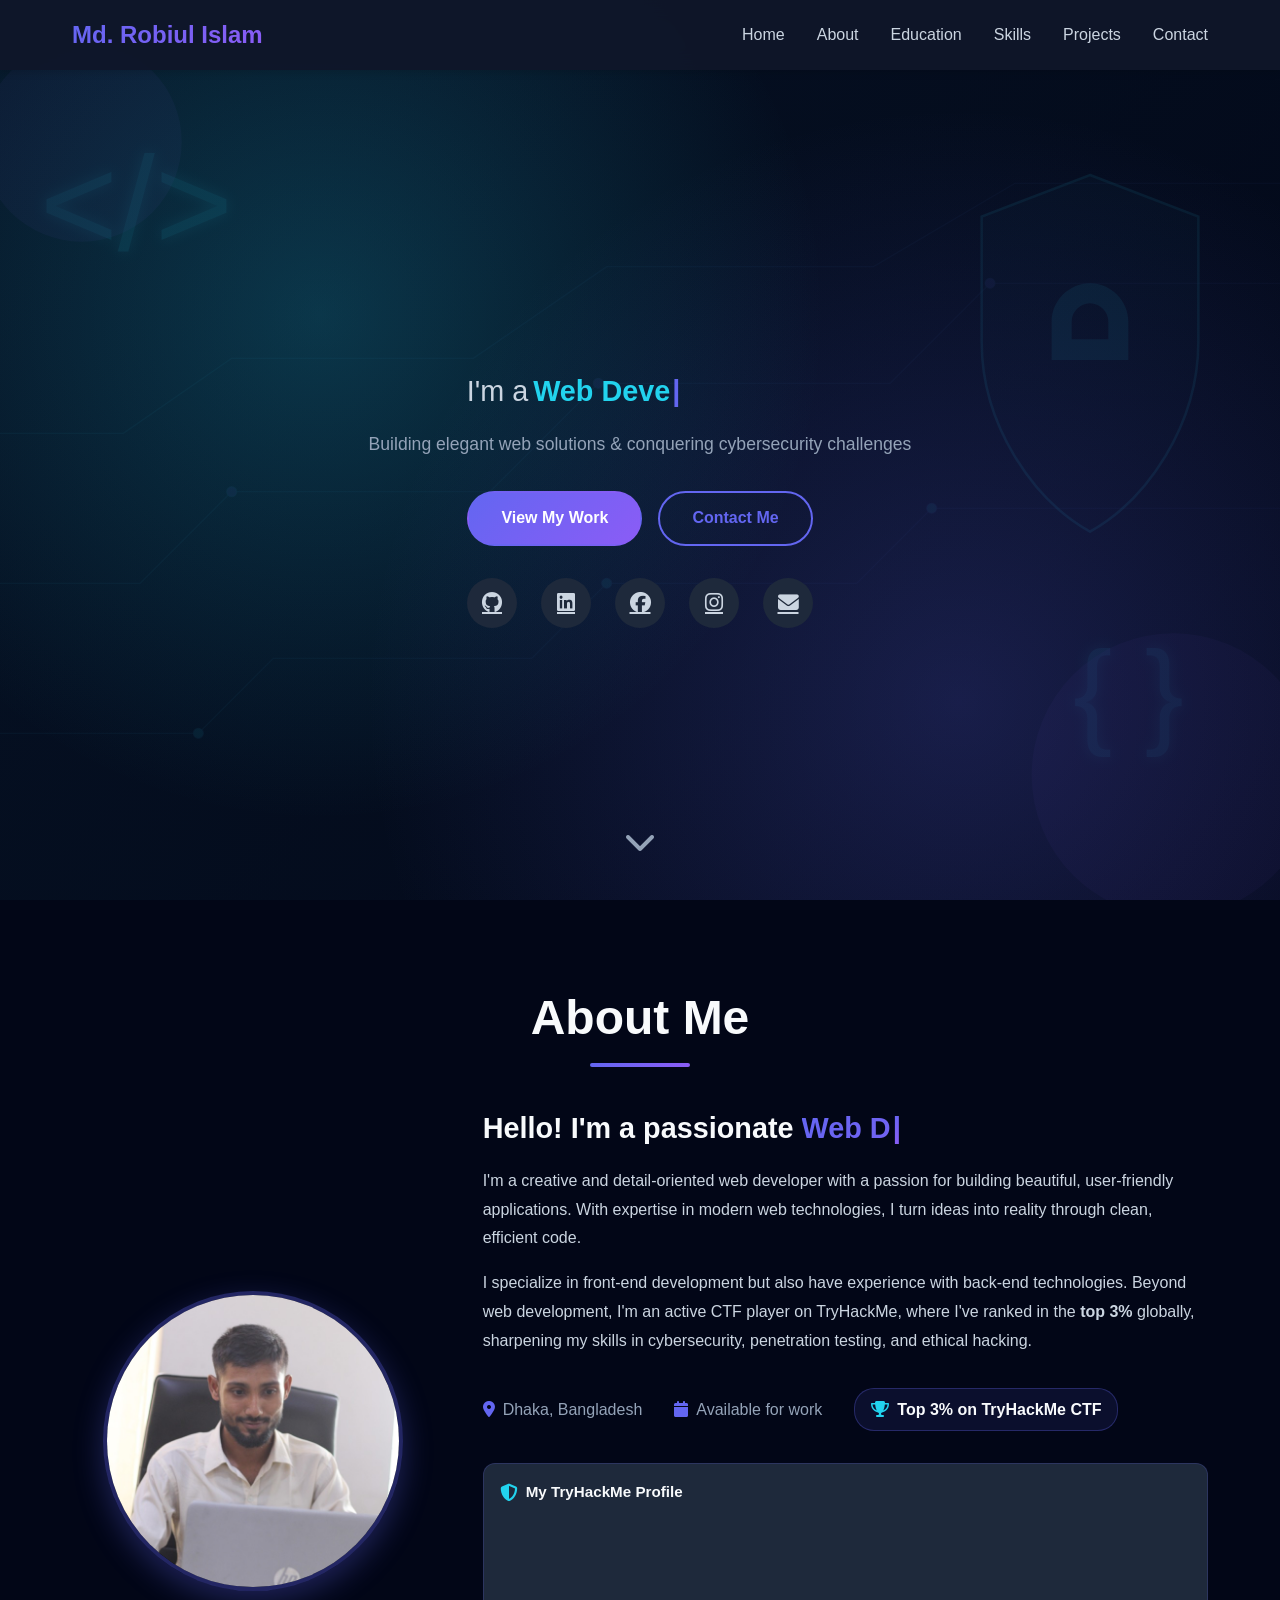
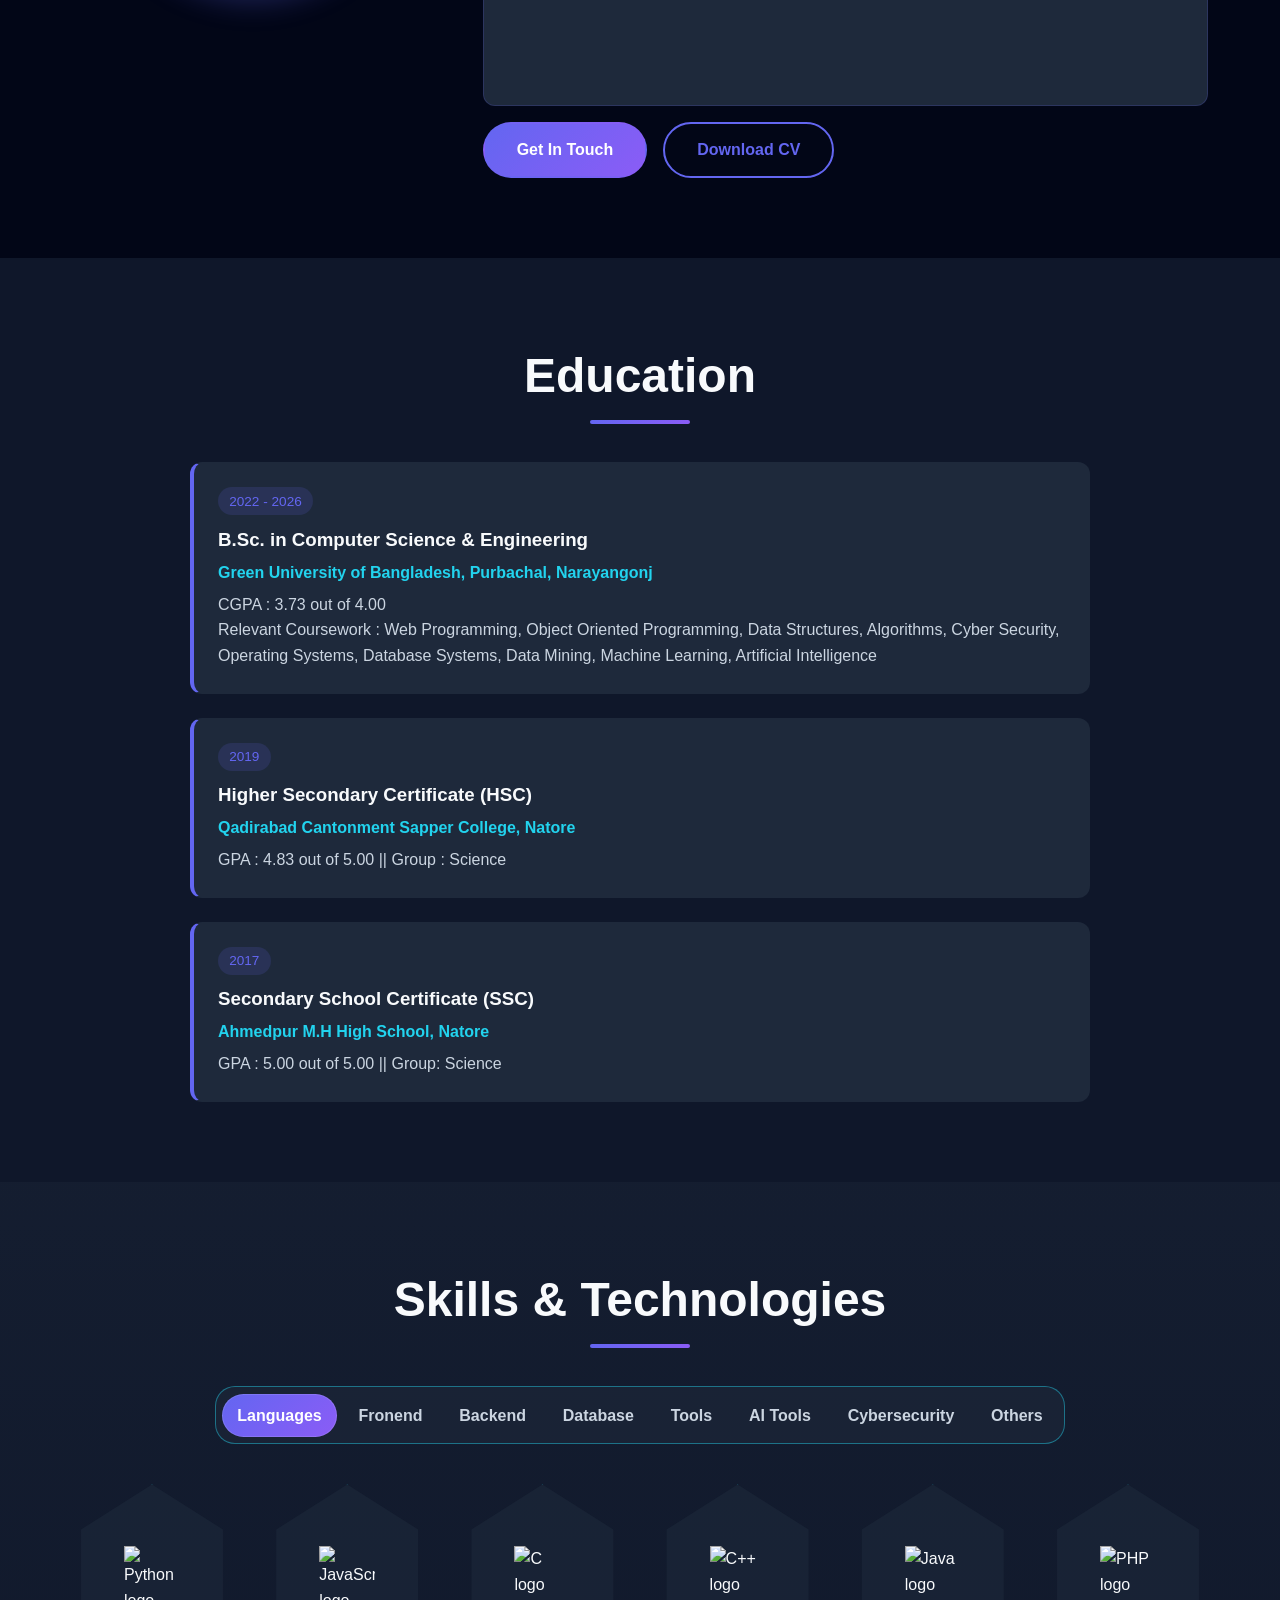
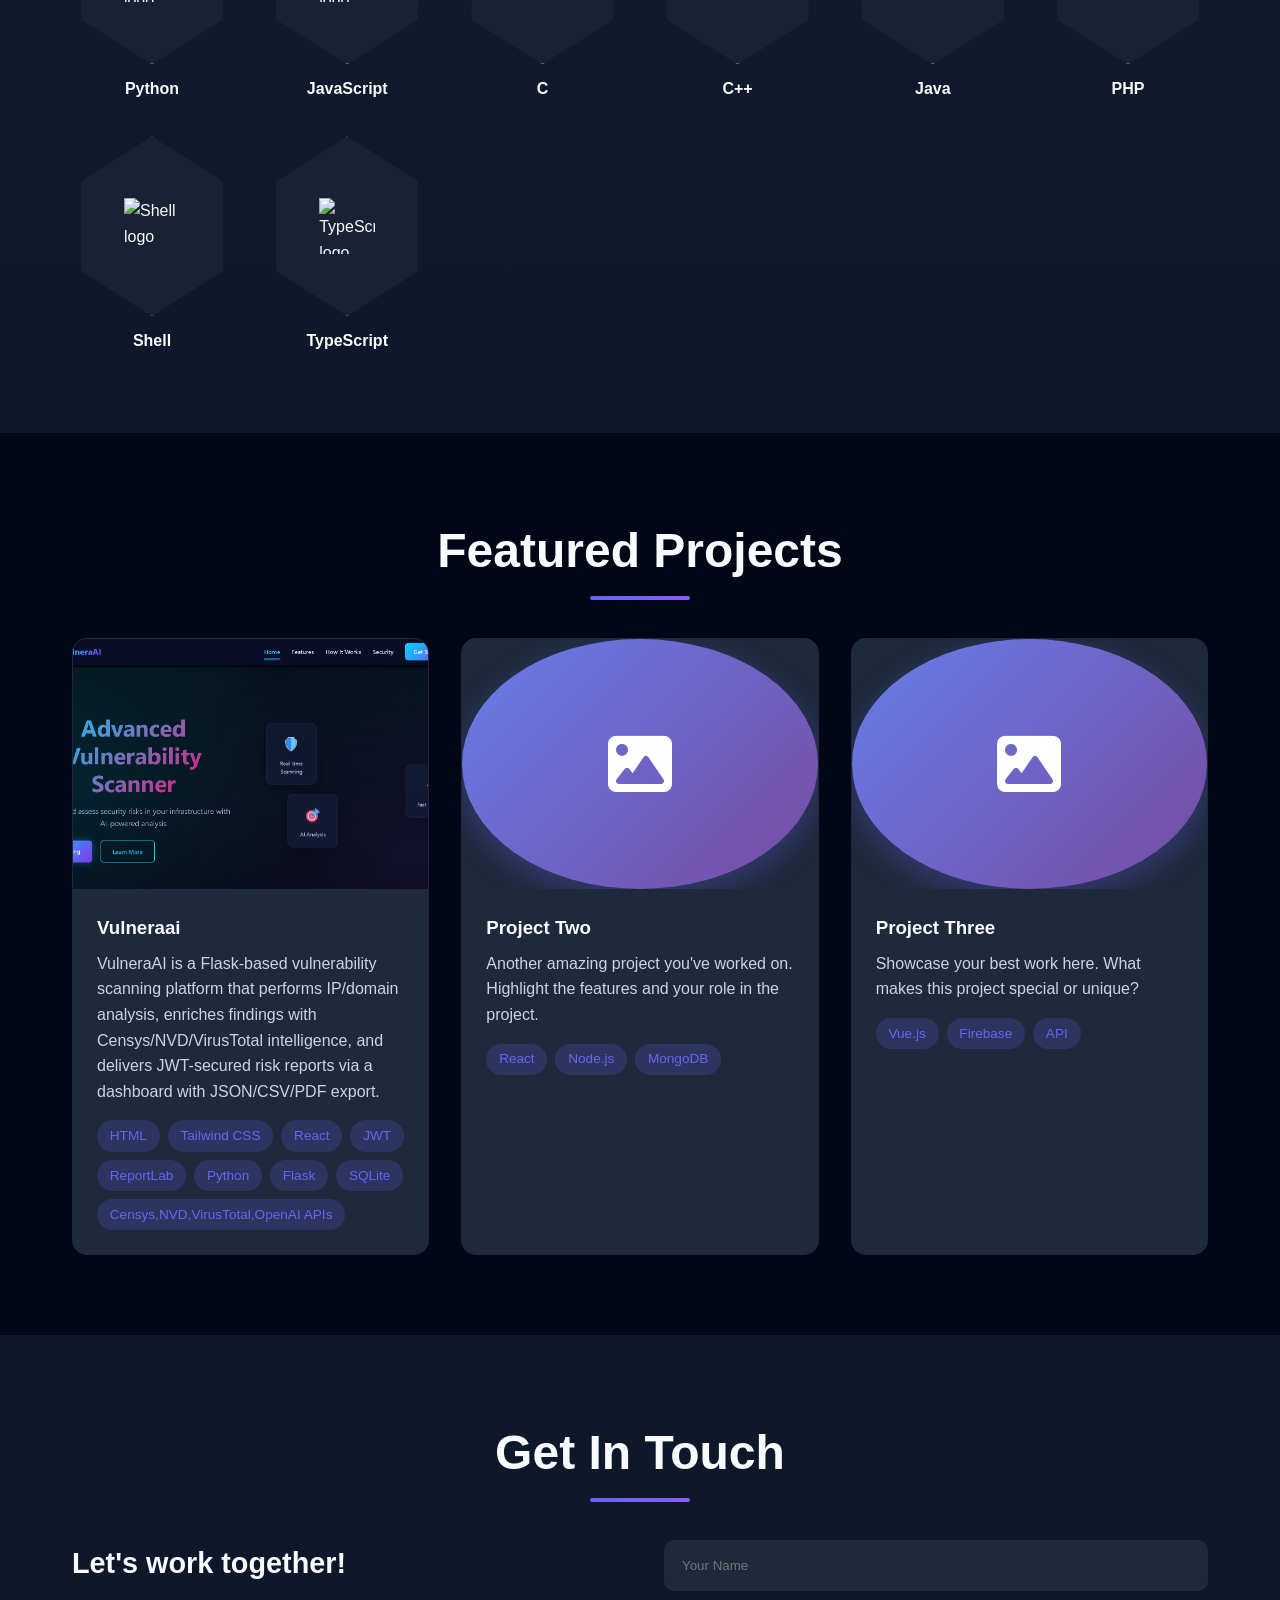
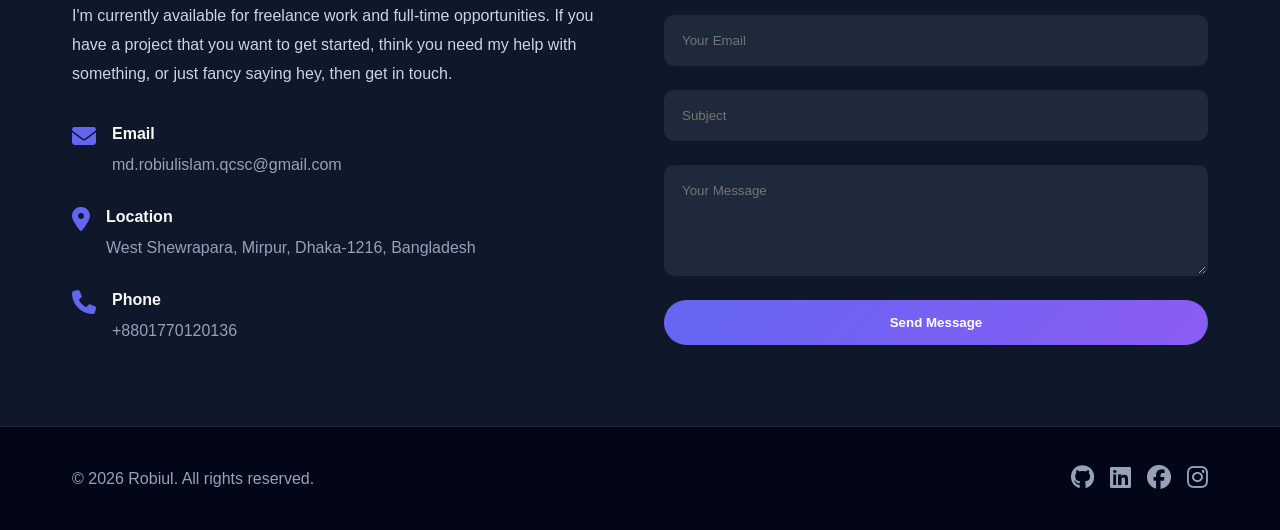
==== index.html @ 4cf206b4 "Update portfolio projects section and external link behavior" ====
<!DOCTYPE html>
<html lang="en">
<head>
  <meta charset="UTF-8">
  <meta name="viewport" content="width=device-width, initial-scale=1.0">
  <meta name="description" content="Portfolio - Web Developer & Designer">
  <title>Md. Robiul Islam's Portfolio</title>
  <link rel="stylesheet" href="styles.css">
  <link rel="stylesheet" href="https://cdnjs.cloudflare.com/ajax/libs/font-awesome/6.4.0/css/all.min.css">
</head>
<body>
  <!-- Navigation -->
  <nav class="navbar">
    <div class="container">
      <div class="logo">
        <h2>Md. Robiul Islam</h2>
      </div>
      <ul class="nav-menu">
        <li><a href="#home" class="nav-link">Home</a></li>
        <li><a href="#about" class="nav-link">About</a></li>
        <li><a href="#education" class="nav-link">Education</a></li>
        <li><a href="#skills" class="nav-link">Skills</a></li>
        <li><a href="#projects" class="nav-link">Projects</a></li>
        <li><a href="#contact" class="nav-link">Contact</a></li>
      </ul>
      <div class="hamburger">
        <span class="bar"></span>
        <span class="bar"></span>
        <span class="bar"></span>
      </div>
    </div>
  </nav>

  <!-- Hero Section -->
  <section id="home" class="hero">
    <div class="hero-content">
      <h1 class="glitch" data-text="Hi, I'm Md. Robiul Islam">Hi, I'm Md. Robiul Islam</h1>
      <p class="hero-subtitle">
        <span class="role-prefix">I'm a </span>
        <span class="dynamic-role"></span>
      </p>
      <p class="hero-description">Building elegant web solutions & conquering cybersecurity challenges</p>
      <div class="hero-buttons">
        <a href="#projects" class="btn btn-primary">View My Work</a>
        <a href="#contact" class="btn btn-secondary">Contact Me</a>
      </div>
      <div class="social-links">
                <a href="https://github.com/wdrobi" target="_blank" rel="noopener noreferrer" aria-label="GitHub"><i class="fab fa-github"></i></a>
                <a href="https://linkedin.com/in/wdrobi" target="_blank" rel="noopener noreferrer" aria-label="LinkedIn"><i class="fab fa-linkedin"></i></a>
                <a href="https://facebook.com/wdrobi17" target="_blank" rel="noopener noreferrer" aria-label="Facebook"><i class="fab fa-facebook"></i></a>
                <a href="https://instagram.com/wdrobi" target="_blank" rel="noopener noreferrer" aria-label="Instagram"><i class="fab fa-instagram"></i></a>
        <a href="mailto:md.robiulislam.qcsc@gmail.com" aria-label="Email"><i class="fas fa-envelope"></i></a>
      </div>
    </div>
    <div class="scroll-down">
            <a href="#about" title="Scroll to About section" aria-label="Scroll to About section"><i class="fas fa-chevron-down"></i></a>
    </div>
  </section>

  <!-- About Section -->
  <section id="about" class="about">
    <div class="container">
      <h2 class="section-title">About Me</h2>
      <div class="about-content">
        <div class="about-image">
          <img src="images/profile-about.jpg" alt="Portrait of Md. Robiul Islam" class="profile-photo">
        </div>
        <div class="about-text">
          <h3>Hello! I'm a passionate <span class="about-dynamic-role"></span></h3>
          <p>
            I'm a creative and detail-oriented web developer with a passion for building 
            beautiful, user-friendly applications. With expertise in modern web technologies, 
            I turn ideas into reality through clean, efficient code.
          </p>
          <p>
            I specialize in front-end development but also have experience with back-end 
            technologies. Beyond web development, I'm an active CTF player on TryHackMe, 
            where I've ranked in the <strong>top 3%</strong> globally, sharpening my skills 
            in cybersecurity, penetration testing, and ethical hacking.
          </p>
          <div class="about-info">
            <div class="info-item">
              <i class="fas fa-map-marker-alt"></i>
              <span>Dhaka, Bangladesh</span>
            </div>
            <div class="info-item">
              <i class="fas fa-calendar"></i>
              <span>Available for work</span>
            </div>
            <div class="info-item achievement">
              <i class="fas fa-trophy"></i>
              <span>Top 3% on TryHackMe CTF</span>
            </div>
          </div>
          <div class="tryhackme-badge-container">
            <div class="tryhackme-text">
              <i class="fas fa-shield-alt"></i>
              <span>My TryHackMe Profile</span>
            </div>
            <div class="tryhackme-badge">
              <iframe src="https://tryhackme.com/api/v2/badges/public-profile?userPublicId=1992157" width="100%" height="auto" title="TryHackMe Badge"></iframe>
            </div>
          </div>
          <div class="about-buttons">
            <a href="#contact" class="btn btn-primary">Get In Touch</a>
            <a href="cv/Robiul_CV.pdf" class="btn btn-secondary" download="Robiul_CV.pdf">Download CV</a>
          </div>
        </div>
      </div>
    </div>
  </section>

  <!-- Education Section -->
  <section id="education" class="education">
    <div class="container">
      <h2 class="section-title">Education</h2>
      <div class="education-list">
        <article class="education-item">
          <span class="education-year">2022 - 2026</span>
          <h3>B.Sc. in Computer Science & Engineering</h3>
          <p class="education-institute">Green University of Bangladesh, Purbachal, Narayangonj</p>
          <p class="education-details">CGPA : 3.73 out of 4.00 <br>
            Relevant Coursework : Web Programming, Object Oriented Programming, Data Structures, Algorithms, 
            Cyber Security, Operating Systems, Database Systems, Data Mining, Machine Learning, Artificial Intelligence</p>
        </article>

        <article class="education-item">
          <span class="education-year">2019</span>
          <h3>Higher Secondary Certificate (HSC)</h3>
          <p class="education-institute">Qadirabad Cantonment Sapper College, Natore</p>
          <p class="education-details">GPA : 4.83 out of 5.00  || Group : Science</p>
        </article>

        <article class="education-item">
          <span class="education-year">2017</span>
          <h3>Secondary School Certificate (SSC)</h3>
          <p class="education-institute">Ahmedpur M.H High School, Natore</p>
          <p class="education-details">GPA : 5.00 out of 5.00  || Group: Science</p>
        </article>
      </div>
    </div>
  </section>

  <!-- Skills Section -->
  <section id="skills" class="skills">
    <div class="container">
      <h2 class="section-title">Skills & Technologies</h2>
      <div class="skills-tabs" role="tablist" aria-label="Skill Categories">
        <button class="skills-tab active" data-category="languages" role="tab" aria-selected="true">Languages</button>
        <button class="skills-tab" data-category="fronend" role="tab" aria-selected="false">Fronend</button>
        <button class="skills-tab" data-category="backend" role="tab" aria-selected="false">Backend</button>
        <button class="skills-tab" data-category="database" role="tab" aria-selected="false">Database</button>
        <button class="skills-tab" data-category="tools" role="tab" aria-selected="false">Tools</button>
        <button class="skills-tab" data-category="ai-tools" role="tab" aria-selected="false">AI Tools</button>
        <button class="skills-tab" data-category="cybersecurity" role="tab" aria-selected="false">Cybersecurity</button>
        <button class="skills-tab" data-category="others" role="tab" aria-selected="false">Others</button>
      </div>

      <div class="skills-grid">
        <div class="skill-item" data-category="languages">
          <div class="skill-hex"><img class="skill-logo" src="https://cdn.jsdelivr.net/gh/devicons/devicon/icons/python/python-original.svg" alt="Python logo"></div>
          <p>Python</p>
        </div>
        <div class="skill-item" data-category="languages">
          <div class="skill-hex"><img class="skill-logo" src="https://cdn.jsdelivr.net/gh/devicons/devicon/icons/javascript/javascript-original.svg" alt="JavaScript logo"></div>
          <p>JavaScript</p>
        </div>
        <div class="skill-item" data-category="languages">
          <div class="skill-hex"><img class="skill-logo" src="https://cdn.jsdelivr.net/gh/devicons/devicon/icons/c/c-original.svg" alt="C logo"></div>
          <p>C</p>
        </div>
        <div class="skill-item" data-category="languages">
          <div class="skill-hex"><img class="skill-logo" src="https://cdn.jsdelivr.net/gh/devicons/devicon/icons/cplusplus/cplusplus-original.svg" alt="C++ logo"></div>
          <p>C++</p>
        </div>
        <div class="skill-item" data-category="languages">
          <div class="skill-hex"><img class="skill-logo" src="https://cdn.jsdelivr.net/gh/devicons/devicon/icons/java/java-original.svg" alt="Java logo"></div>
          <p>Java</p>
        </div>
        <div class="skill-item" data-category="languages">
          <div class="skill-hex"><img class="skill-logo" src="https://cdn.jsdelivr.net/gh/devicons/devicon/icons/php/php-original.svg" alt="PHP logo"></div>
          <p>PHP</p>
        </div>
        <div class="skill-item" data-category="languages">
          <div class="skill-hex"><img class="skill-logo" src="https://cdn.jsdelivr.net/gh/devicons/devicon/icons/bash/bash-original.svg" alt="Shell logo"></div>
          <p>Shell</p>
        </div>
        <div class="skill-item" data-category="languages">
          <div class="skill-hex"><img class="skill-logo" src="https://cdn.jsdelivr.net/gh/devicons/devicon/icons/typescript/typescript-original.svg" alt="TypeScript logo"></div>
          <p>TypeScript</p>
        </div>

        <div class="skill-item hidden" data-category="fronend">
          <div class="skill-hex"><i class="fab fa-html5"></i></div>
          <p>HTML5</p>
        </div>
        <div class="skill-item hidden" data-category="fronend">
          <div class="skill-hex"><i class="fab fa-css3-alt"></i></div>
          <p>CSS3</p>
        </div>
        <div class="skill-item hidden" data-category="fronend">
          <div class="skill-hex"><i class="fab fa-react"></i></div>
          <p>React</p>
        </div>
        <div class="skill-item hidden" data-category="fronend">
          <div class="skill-hex"><i class="fab fa-bootstrap"></i></div>
          <p>Bootstrap</p>
        </div>
        <div class="skill-item hidden" data-category="fronend">
          <div class="skill-hex"><i class="fab fa-css3"></i></div>
          <p>Tailwind CSS</p>
        </div>

        <div class="skill-item hidden" data-category="backend">
          <div class="skill-hex"><i class="fab fa-node-js"></i></div>
          <p>Node.js</p>
        </div>
        <div class="skill-item hidden" data-category="backend">
          <div class="skill-hex"><i class="fas fa-layer-group"></i></div>
          <p>Express.js</p>
        </div>
        <div class="skill-item hidden" data-category="backend">
          <div class="skill-hex"><i class="fas fa-server"></i></div>
          <p>REST API</p>
        </div>

        <div class="skill-item hidden" data-category="database">
          <div class="skill-hex"><i class="fas fa-database"></i></div>
          <p>MySQL</p>
        </div>
        <div class="skill-item hidden" data-category="database">
          <div class="skill-hex"><i class="fas fa-leaf"></i></div>
          <p>MongoDB</p>
        </div>
        <div class="skill-item hidden" data-category="database">
          <div class="skill-hex"><i class="fas fa-table"></i></div>
          <p>SQL</p>
        </div>
        <div class="skill-item hidden" data-category="database">
          <div class="skill-hex"><i class="fas fa-database"></i></div>
          <p>SQLite</p>
        </div>

        <div class="skill-item hidden" data-category="tools">
          <div class="skill-hex"><i class="fab fa-github"></i></div>
          <p>GitHub</p>
        </div>
        <div class="skill-item hidden" data-category="tools">
          <div class="skill-hex"><i class="fab fa-git-alt"></i></div>
          <p>Git</p>
        </div>
        <div class="skill-item hidden" data-category="tools">
          <div class="skill-hex"><img class="skill-logo" src="https://cdn.simpleicons.org/vercel/FFFFFF" alt="Vercel logo"></div>
          <p>Vercel</p>
        </div>
        <div class="skill-item hidden" data-category="tools">
          <div class="skill-hex"><img class="skill-logo" src="https://cdn.jsdelivr.net/gh/devicons/devicon/icons/vscode/vscode-original.svg" alt="Vs Code logo"></div>
          <p>Vs Code</p>
        </div>
        <div class="skill-item hidden" data-category="tools">
          <div class="skill-hex"><img class="skill-logo" src="https://cdn.simpleicons.org/apache/netbeanside" alt="NeatBeans logo"></div>
          <p>NeatBeans</p>
        </div>
        <div class="skill-item hidden" data-category="tools">
          <div class="skill-hex"><img class="skill-logo" src="https://cdn.simpleicons.org/cisco/1BA0D7" alt="Cisco packet tracer logo"></div>
          <p>Cisco packet tracer</p>
        </div>

        <div class="skill-item hidden" data-category="ai-tools">
          <div class="skill-hex"><i class="fas fa-image"></i></div>
          <p>Stable Diffusion</p>
        </div>
        <div class="skill-item hidden" data-category="ai-tools">
          <div class="skill-hex"><i class="fas fa-palette"></i></div>
          <p>Playground AI</p>
        </div>
        <div class="skill-item hidden" data-category="ai-tools">
          <div class="skill-hex"><i class="fas fa-camera-retro"></i></div>
          <p>Leonardo AI</p>
        </div>
        <div class="skill-item hidden" data-category="ai-tools">
          <div class="skill-hex"><i class="fas fa-video"></i></div>
          <p>Pika</p>
        </div>
        <div class="skill-item hidden" data-category="ai-tools">
          <div class="skill-hex"><i class="fas fa-film"></i></div>
          <p>Runway</p>
        </div>
        <div class="skill-item hidden" data-category="ai-tools">
          <div class="skill-hex"><i class="fas fa-volume-up"></i></div>
          <p>ElevenLabs</p>
        </div>
        <div class="skill-item hidden" data-category="ai-tools">
          <div class="skill-hex"><i class="fas fa-microphone"></i></div>
          <p>Coqui TTS</p>
        </div>
        <div class="skill-item hidden" data-category="ai-tools">
          <div class="skill-hex"><i class="fas fa-wave-square"></i></div>
          <p>Bark</p>
        </div>
        <div class="skill-item hidden" data-category="ai-tools">
          <div class="skill-hex"><img class="skill-logo" src="https://www.google.com/s2/favicons?sz=64&domain=perplexity.ai" alt="Perplexity logo" title="Perplexity"></div>
          <p>Perplexity</p>
        </div>
        <div class="skill-item hidden" data-category="ai-tools">
          <div class="skill-hex"><img class="skill-logo" src="https://www.google.com/s2/favicons?sz=64&domain=cursor.com" alt="Cursor logo" title="Cursor"></div>
          <p>Cursor</p>
        </div>
        <div class="skill-item hidden" data-category="ai-tools">
          <div class="skill-hex"><img class="skill-logo" src="https://www.google.com/s2/favicons?sz=64&domain=openai.com" alt="ChatGPT logo" title="ChatGPT"></div>
          <p>ChatGPT</p>
        </div>
        <div class="skill-item hidden" data-category="ai-tools">
          <div class="skill-hex"><img class="skill-logo" src="https://cdn.simpleicons.org/googlegemini/8E75FF" alt="Gemini logo"></div>
          <p>Gemini</p>
        </div>
        <div class="skill-item hidden" data-category="ai-tools">
          <div class="skill-hex"><img class="skill-logo" src="https://cdn.simpleicons.org/githubcopilot/FFFFFF" alt="Copilot logo"></div>
          <p>Copilot</p>
        </div>

        <div class="skill-item hidden" data-category="cybersecurity">
          <div class="skill-hex"><i class="fas fa-user-secret"></i></div>
          <p>TryHackMe</p>
        </div>
        <div class="skill-item hidden" data-category="cybersecurity">
          <div class="skill-hex"><i class="fas fa-flag"></i></div>
          <p>CTF</p>
        </div>
        <div class="skill-item hidden" data-category="cybersecurity">
          <div class="skill-hex"><i class="fas fa-shield-alt"></i></div>
          <p>Penetration Testing</p>
        </div>
        <div class="skill-item hidden" data-category="cybersecurity">
          <div class="skill-hex"><img class="skill-logo" src="https://nmap.org/images/sitelogo.png" alt="Nmap logo"></div>
          <p>Nmap</p>
        </div>
        <div class="skill-item hidden" data-category="cybersecurity">
          <div class="skill-hex"><img class="skill-logo" src="https://cdn.simpleicons.org/wireshark/1679A7" alt="Wireshark logo"></div>
          <p>Wireshark</p>
        </div>
        <div class="skill-item hidden" data-category="cybersecurity">
          <div class="skill-hex"><img class="skill-logo" src="https://cdn.simpleicons.org/burpsuite/FF6633" alt="Burp Suite logo"></div>
          <p>Burp Suite</p>
        </div>
        <div class="skill-item hidden" data-category="cybersecurity">
          <div class="skill-hex"><img class="skill-logo" src="https://icons.duckduckgo.com/ip3/shodan.io.ico" onerror="this.onerror=null;this.src='data:image/svg+xml;utf8,<svg xmlns=&quot;http://www.w3.org/2000/svg&quot; width=&quot;64&quot; height=&quot;64&quot; viewBox=&quot;0 0 64 64&quot;><rect width=&quot;64&quot; height=&quot;64&quot; rx=&quot;12&quot; fill=&quot;%23111d3a&quot;/><path d=&quot;M48 16H20l14 16-14 16h28L34 32z&quot; fill=&quot;%234268ff&quot;/></svg>'" alt="Shodan logo"></div>
          <p>Shodan</p>
        </div>
        <div class="skill-item hidden" data-category="cybersecurity">
          <div class="skill-hex"><img class="skill-logo" src="https://cdn.simpleicons.org/virustotal/394EFF" alt="VirusTotal logo"></div>
          <p>VirusTotal</p>
        </div>

        <div class="skill-item hidden" data-category="others">
          <div class="skill-hex"><i class="fas fa-network-wired"></i></div>
          <p>Networking</p>
        </div>
        <div class="skill-item hidden" data-category="others">
          <div class="skill-hex"><i class="fas fa-brain"></i></div>
          <p>Problem Solving</p>
        </div>
        <div class="skill-item hidden" data-category="others">
          <div class="skill-hex"><i class="fas fa-users"></i></div>
          <p>Team Collaboration</p>
        </div>
      </div>
    </div>
  </section>

  <!-- Projects Section -->
  <section id="projects" class="projects">
    <div class="container">
      <h2 class="section-title">Featured Projects</h2>
      <div class="projects-grid">
        <div class="project-card">
          <div class="project-image">
            <img src="projects/Vulneraai.png" alt="Vulneraai project screenshot" class="project-photo">
            <div class="project-overlay">
                            <a href="https://wdrobi.github.io/vulneraai/" class="project-link" title="Open live project" aria-label="Open live project" target="_blank" rel="noopener noreferrer"><i class="fas fa-external-link-alt"></i></a>
                            <a href="https://github.com/Wdrobi/vulneraai" class="project-link" title="Open project repository" aria-label="Open project repository" target="_blank" rel="noopener noreferrer"><i class="fab fa-github"></i></a>
            </div>
          </div>
          <div class="project-info">
            <h3>Vulneraai</h3>
            <p>VulneraAI is a Flask-based vulnerability scanning platform that performs IP/domain analysis, enriches findings with Censys/NVD/VirusTotal intelligence, and delivers JWT-secured risk reports via a dashboard with JSON/CSV/PDF export.</p>
            <div class="project-tags">
              <span class="tag">HTML</span>
              <span class="tag">Tailwind CSS</span>
              <span class="tag">React</span>
              <span class="tag">JWT</span>
              <span class="tag">ReportLab</span>
              <span class="tag">Python</span>
              <span class="tag">Flask</span>
              <span class="tag">SQLite</span>
              <span class="tag">Censys,NVD,VirusTotal,OpenAI APIs</span>
            </div>
          </div>
        </div>

        <div class="project-card">
          <div class="project-image">
            <div class="image-placeholder">
              <i class="fas fa-image"></i>
            </div>
            <div class="project-overlay">
                            <a href="#" class="project-link" title="Open live project" aria-label="Open live project" target="_blank" rel="noopener noreferrer"><i class="fas fa-external-link-alt"></i></a>
                            <a href="#" class="project-link" title="Open project repository" aria-label="Open project repository" target="_blank" rel="noopener noreferrer"><i class="fab fa-github"></i></a>
            </div>
          </div>
          <div class="project-info">
            <h3>Project Two</h3>
            <p>Another amazing project you've worked on. Highlight the features and your role in the project.</p>
            <div class="project-tags">
              <span class="tag">React</span>
              <span class="tag">Node.js</span>
              <span class="tag">MongoDB</span>
            </div>
          </div>
        </div>

        <div class="project-card">
          <div class="project-image">
            <div class="image-placeholder">
              <i class="fas fa-image"></i>
            </div>
            <div class="project-overlay">
                            <a href="#" class="project-link" title="Open live project" aria-label="Open live project" target="_blank" rel="noopener noreferrer"><i class="fas fa-external-link-alt"></i></a>
                            <a href="#" class="project-link" title="Open project repository" aria-label="Open project repository" target="_blank" rel="noopener noreferrer"><i class="fab fa-github"></i></a>
            </div>
          </div>
          <div class="project-info">
            <h3>Project Three</h3>
            <p>Showcase your best work here. What makes this project special or unique?</p>
            <div class="project-tags">
              <span class="tag">Vue.js</span>
              <span class="tag">Firebase</span>
              <span class="tag">API</span>
            </div>
          </div>
        </div>
      </div>
    </div>
  </section>

  <!-- Contact Section -->
  <section id="contact" class="contact">
    <div class="container">
      <h2 class="section-title">Get In Touch</h2>
      <div class="contact-content">
        <div class="contact-info">
          <h3>Let's work together!</h3>
          <p>I'm currently available for freelance work and full-time opportunities. If you have a project that you want to get started, think you need my help with something, or just fancy saying hey, then get in touch.</p>
          <div class="contact-details">
            <div class="contact-item">
              <i class="fas fa-envelope"></i>
              <div>
                <h4>Email</h4>
                <p>md.robiulislam.qcsc@gmail.com</p>
              </div>
            </div>
            <div class="contact-item">
              <i class="fas fa-map-marker-alt"></i>
              <div>
                <h4>Location</h4>
                <p>West Shewrapara, Mirpur, Dhaka-1216, Bangladesh</p>
              </div>
            </div>
            <div class="contact-item">
              <i class="fas fa-phone"></i>
              <div>
                <h4>Phone</h4>
                <p>+8801770120136</p>
              </div>
            </div>
          </div>
        </div>
        <form class="contact-form" id="contactForm">
          <div class="form-group">
            <input type="text" id="name" name="name" placeholder="Your Name" required>
          </div>
          <div class="form-group">
            <input type="email" id="email" name="email" placeholder="Your Email" required>
          </div>
          <div class="form-group">
            <input type="text" id="subject" name="subject" placeholder="Subject" required>
          </div>
          <div class="form-group">
            <textarea id="message" name="message" rows="5" placeholder="Your Message" required></textarea>
          </div>
          <button type="submit" class="btn btn-primary">Send Message</button>
        </form>
      </div>
    </div>
  </section>

  <!-- Footer -->
  <footer class="footer">
    <div class="container">
      <div class="footer-content">
        <p>&copy; 2026 Robiul. All rights reserved.</p>
        <div class="footer-links">
                    <a href="https://github.com/wdrobi" target="_blank" rel="noopener noreferrer" title="GitHub" aria-label="GitHub"><i class="fab fa-github"></i></a>
                    <a href="https://linkedin.com/in/wdrobi" target="_blank" rel="noopener noreferrer" title="LinkedIn" aria-label="LinkedIn"><i class="fab fa-linkedin"></i></a>
                    <a href="https://facebook.com/wdrobi17" target="_blank" rel="noopener noreferrer" title="Facebook" aria-label="Facebook"><i class="fab fa-facebook"></i></a>
                    <a href="https://instagram.com/wdrobi" target="_blank" rel="noopener noreferrer" title="Instagram" aria-label="Instagram"><i class="fab fa-instagram"></i></a>
        </div>
      </div>
    </div>
  </footer>

  <script src="script.js"></script>
</body>
</html>
---- styles.css ----
/* ==================== */
/* CSS Reset & Variables */
/* ==================== */
* {
  margin: 0;
  padding: 0;
  box-sizing: border-box;
}

:root {
  --primary-color: #6366f1;
  --secondary-color: #8b5cf6;
  --dark-bg: #0f172a;
  --darker-bg: #020617;
  --light-bg: #1e293b;
  --text-primary: #f8fafc;
  --text-secondary: #cbd5e1;
  --text-muted: #94a3b8;
  --accent: #22d3ee;
  --success: #10b981;
  --card-bg: #1e293b;
  --gradient: linear-gradient(135deg, var(--primary-color), var(--secondary-color));
  --transition: all 0.3s ease;
}

html {
  scroll-behavior: smooth;
}

body {
  font-family: 'Segoe UI', Tahoma, Geneva, Verdana, sans-serif;
  background-color: var(--dark-bg);
  color: var(--text-primary);
  line-height: 1.6;
  overflow-x: hidden;
}

.container {
  max-width: 1200px;
  margin: 0 auto;
  padding: 0 2rem;
}

/* ==================== */
/* Navigation */
/* ==================== */
.navbar {
  position: fixed;
  top: 0;
  width: 100%;
  background: rgba(15, 23, 42, 0.95);
  -webkit-backdrop-filter: blur(10px);
  backdrop-filter: blur(10px);
  z-index: 1000;
  padding: 1rem 0;
  box-shadow: 0 4px 6px rgba(0, 0, 0, 0.1);
}

.navbar .container {
  display: flex;
  justify-content: space-between;
  align-items: center;
}

.logo h2 {
  background: var(--gradient);
  -webkit-background-clip: text;
  -webkit-text-fill-color: transparent;
  background-clip: text;
  font-size: 1.5rem;
}

.nav-menu {
  display: flex;
  list-style: none;
  gap: 2rem;
}

.nav-link {
  color: var(--text-secondary);
  text-decoration: none;
  font-weight: 500;
  transition: var(--transition);
  position: relative;
}

.nav-link::after {
  content: '';
  position: absolute;
  bottom: -5px;
  left: 0;
  width: 0;
  height: 2px;
  background: var(--gradient);
  transition: var(--transition);
}

.nav-link:hover {
  color: var(--text-primary);
}

.nav-link:hover::after {
  width: 100%;
}

.hamburger {
  display: none;
  flex-direction: column;
  cursor: pointer;
}

.hamburger .bar {
  width: 25px;
  height: 3px;
  background: var(--text-primary);
  margin: 3px 0;
  transition: var(--transition);
}

/* ==================== */
/* Hero Section */
/* ==================== */
.hero {
  min-height: 100vh;
  display: flex;
  align-items: center;
  justify-content: center;
  position: relative;
  background:
    linear-gradient(135deg, rgba(6, 19, 37, 0.68) 0%, rgba(2, 6, 23, 0.74) 100%),
    url('images/hero-bg.svg') center/cover no-repeat;
  padding-top: 80px;
}

.hero::before {
  content: '';
  position: absolute;
  top: 0;
  left: 0;
  width: 100%;
  height: 100%;
  background:
    radial-gradient(circle at 25% 35%, rgba(34, 211, 238, 0.2), transparent 45%),
    radial-gradient(circle at 75% 78%, rgba(99, 102, 241, 0.22), transparent 50%);
}

.hero-content {
  text-align: center;
  z-index: 1;
}

.hero-content h1 {
  font-size: clamp(2.5rem, 6vw, 4rem);
  margin-bottom: 1rem;
  background: var(--gradient);
  -webkit-background-clip: text;
  -webkit-text-fill-color: transparent;
  background-clip: text;
}

.glitch {
  position: relative;
  animation: glitch 3s infinite;
}

@keyframes glitch {
  0%, 90%, 100% {
    transform: translateX(0);
  }
  92% {
    transform: translateX(-2px);
  }
  94% {
    transform: translateX(2px);
  }
}

.hero-subtitle {
  font-size: clamp(1.2rem, 3vw, 1.8rem);
  color: var(--text-secondary);
  margin-bottom: 1rem;
  min-height: 2.5rem;
  display: flex;
  align-items: center;
  justify-content: center;
  flex-wrap: wrap;
}

.role-prefix {
  margin-right: 0.3rem;
}

.dynamic-role {
  color: var(--accent);
  font-weight: 700;
  display: inline-block;
  min-width: 280px;
  text-align: left;
}

.dynamic-role::after {
  content: '|';
  margin-left: 2px;
  animation: blink 0.7s infinite;
  color: var(--primary-color);
}

@keyframes blink {
  0%, 50% {
    opacity: 1;
  }
  51%, 100% {
    opacity: 0;
  }
}

.hero-description {
  font-size: 1.1rem;
  color: var(--text-muted);
  margin-bottom: 2rem;
  max-width: 600px;
  margin-left: auto;
  margin-right: auto;
}

.hero-buttons {
  display: flex;
  gap: 1rem;
  justify-content: center;
  margin-bottom: 2rem;
  flex-wrap: wrap;
}

.btn {
  padding: 0.8rem 2rem;
  border-radius: 50px;
  text-decoration: none;
  font-weight: 600;
  transition: var(--transition);
  display: inline-block;
  border: 2px solid transparent;
}

.btn-primary {
  background: var(--gradient);
  color: white;
}

.btn-primary:hover {
  transform: translateY(-3px);
  box-shadow: 0 10px 20px rgba(99, 102, 241, 0.3);
}

.btn-secondary {
  border: 2px solid var(--primary-color);
  color: var(--primary-color);
}

.btn-secondary:hover {
  background: var(--primary-color);
  color: white;
  transform: translateY(-3px);
}

.social-links {
  display: flex;
  gap: 1.5rem;
  justify-content: center;
}

.social-links a {
  width: 50px;
  height: 50px;
  border-radius: 50%;
  background: var(--light-bg);
  display: flex;
  align-items: center;
  justify-content: center;
  color: var(--text-secondary);
  font-size: 1.3rem;
  transition: var(--transition);
}

.social-links a:hover {
  background: var(--gradient);
  color: white;
  transform: translateY(-5px);
}

.scroll-down {
  position: absolute;
  bottom: 2rem;
  left: 50%;
  transform: translateX(-50%);
  animation: bounce 2s infinite;
}

.scroll-down a {
  color: var(--text-muted);
  font-size: 2rem;
}

@keyframes bounce {
  0%, 20%, 50%, 80%, 100% {
    transform: translateX(-50%) translateY(0);
  }
  40% {
    transform: translateX(-50%) translateY(-10px);
  }
  60% {
    transform: translateX(-50%) translateY(-5px);
  }
}

/* ==================== */
/* About Section */
/* ==================== */
.about {
  padding: 5rem 0;
  background: var(--darker-bg);
}

.section-title {
  font-size: clamp(2rem, 4vw, 3rem);
  text-align: center;
  margin-bottom: 3rem;
  position: relative;
}

.section-title::after {
  content: '';
  position: absolute;
  bottom: -10px;
  left: 50%;
  transform: translateX(-50%);
  width: 100px;
  height: 4px;
  background: var(--gradient);
  border-radius: 2px;
}

.about-content {
  display: grid;
  grid-template-columns: 1fr 2fr;
  gap: 3rem;
  align-items: center;
}

.about-image {
  display: flex;
  justify-content: center;
}

.profile-photo {
  width: 300px;
  height: 300px;
  border-radius: 50%;
  object-fit: cover;
  object-position: center 30%;
  border: 4px solid rgba(99, 102, 241, 0.35);
  box-shadow: 0 10px 30px rgba(99, 102, 241, 0.3);
}

.image-placeholder {
  width: 300px;
  height: 300px;
  border-radius: 50%;
  background: var(--gradient);
  display: flex;
  align-items: center;
  justify-content: center;
  font-size: 8rem;
  color: white;
  box-shadow: 0 10px 30px rgba(99, 102, 241, 0.3);
}

.about-text h3 {
  font-size: 1.8rem;
  margin-bottom: 1rem;
  color: var(--text-primary);
}

.about-dynamic-role {
  background: var(--gradient);
  -webkit-background-clip: text;
  -webkit-text-fill-color: transparent;
  background-clip: text;
  font-weight: 700;
  display: inline-block;
  min-width: 280px;
}

.about-dynamic-role::after {
  content: '|';
  margin-left: 2px;
  animation: blink 0.7s infinite;
  background: var(--gradient);
  -webkit-background-clip: text;
  -webkit-text-fill-color: transparent;
  background-clip: text;
}

.about-text p {
  color: var(--text-secondary);
  margin-bottom: 1rem;
  line-height: 1.8;
}

.about-info {
  display: flex;
  gap: 2rem;
  margin: 2rem 0;
  flex-wrap: wrap;
}

.info-item {
  display: flex;
  align-items: center;
  gap: 0.5rem;
  color: var(--text-muted);
}

.info-item i {
  color: var(--primary-color);
}

.info-item.achievement {
  background: rgba(99, 102, 241, 0.1);
  padding: 0.5rem 1rem;
  border-radius: 20px;
  border: 1px solid rgba(99, 102, 241, 0.3);
}

.info-item.achievement i {
  color: var(--accent);
}

.info-item.achievement span {
  color: var(--text-primary);
  font-weight: 600;
}

.tryhackme-badge-container {
  margin: 1.5rem 0 1rem 0;
  padding: 1rem 1rem 0.5rem 1rem;
  background: var(--card-bg);
  border-radius: 12px;
  border: 1px solid rgba(99, 102, 241, 0.2);
  transition: var(--transition);
}

.tryhackme-badge-container:hover {
  border-color: var(--primary-color);
  box-shadow: 0 8px 20px rgba(99, 102, 241, 0.15);
}

.tryhackme-text {
  display: flex;
  align-items: center;
  gap: 0.5rem;
  margin-bottom: 0.8rem;
  color: var(--text-primary);
  font-weight: 600;
  font-size: 0.95rem;
}

.tryhackme-text i {
  color: var(--accent);
  font-size: 1.1rem;
}

.tryhackme-badge {
  display: flex;
  justify-content: center;
  align-items: center;
  max-width: 400px;
  margin: 0 auto;
}

.tryhackme-badge iframe {
  max-width: 100%;
  width: 100%;
  min-height: 180px;
  border: none;
}

.about-buttons {
  display: flex;
  align-items: center;
  gap: 1rem;
  flex-wrap: wrap;
}

/* ==================== */
/* Education Section */
/* ==================== */
.education {
  padding: 5rem 0;
  background: var(--dark-bg);
}

.education-list {
  display: grid;
  grid-template-columns: 1fr;
  gap: 1.5rem;
  max-width: 900px;
  margin: 0 auto;
}

.education-item {
  background: var(--card-bg);
  border: 1px solid transparent;
  border-left: 4px solid var(--primary-color);
  border-radius: 12px;
  padding: 1.5rem;
  transition: var(--transition);
}

.education-item:hover {
  transform: translateY(-4px);
  border-color: var(--primary-color);
  box-shadow: 0 12px 25px rgba(99, 102, 241, 0.18);
}

.education-year {
  display: inline-block;
  margin-bottom: 0.6rem;
  padding: 0.2rem 0.7rem;
  border-radius: 20px;
  font-size: 0.85rem;
  color: var(--primary-color);
  background: rgba(99, 102, 241, 0.15);
}

.education-item h3 {
  color: var(--text-primary);
  margin-bottom: 0.3rem;
}

.education-institute {
  color: var(--accent);
  font-weight: 600;
  margin-bottom: 0.4rem;
}

.education-details {
  color: var(--text-secondary);
}

/* ==================== */
/* Skills Section */
/* ==================== */
.skills {
  padding: 5rem 0;
  background: linear-gradient(180deg, rgba(30, 41, 59, 0.35), rgba(15, 23, 42, 0.95));
}

.skills-tabs {
  max-width: 980px;
  width: fit-content;
  margin: 0 auto 2.5rem;
  display: flex;
  flex-wrap: wrap;
  align-items: center;
  justify-content: center;
  gap: 0.4rem;
  padding: 0.4rem;
  border: 1px solid rgba(34, 211, 238, 0.45);
  border-radius: 20px;
  background: rgba(30, 41, 59, 0.6);
}

.skills-tab {
  border: none;
  background: transparent;
  color: var(--text-secondary);
  font: inherit;
  font-weight: 600;
  padding: 0.55rem 0.95rem;
  border-radius: 999px;
  cursor: pointer;
  transition: var(--transition);
}

.skills-tab.active {
  background: var(--gradient);
  color: white;
  box-shadow: 0 0 0 1px rgba(255, 255, 255, 0.12) inset;
}

.skills-tab:hover {
  color: white;
}

.skills-grid {
  display: grid;
  grid-template-columns: repeat(auto-fit, minmax(160px, 1fr));
  gap: 2.2rem;
  justify-items: center;
}

.skill-item {
  display: flex;
  flex-direction: column;
  align-items: center;
  gap: 0.7rem;
}

.skill-item.hidden {
  display: none;
}

.skill-hex {
  width: 165px;
  height: 180px;
  display: flex;
  align-items: center;
  justify-content: center;
  clip-path: polygon(50% 0%, 93% 25%, 93% 75%, 50% 100%, 7% 75%, 7% 25%);
  background: rgba(30, 41, 59, 0.62);
  border: 1px solid rgba(34, 211, 238, 0.45);
  box-shadow: 0 6px 18px rgba(2, 6, 23, 0.35);
  transition: var(--transition);
}

.skill-hex i {
  font-size: 3rem;
  color: var(--accent);
}

.skill-logo {
  width: 56px;
  height: 56px;
  object-fit: contain;
}

.skill-item p {
  color: var(--text-primary);
  font-weight: 600;
  text-align: center;
}

.skill-item:hover .skill-hex {
  transform: translateY(-8px);
  border-color: rgba(34, 211, 238, 0.8);
  box-shadow: 0 10px 28px rgba(34, 211, 238, 0.24);
}

/* ==================== */
/* Projects Section */
/* ==================== */
.projects {
  padding: 5rem 0;
  background: var(--darker-bg);
}

.projects-grid {
  display: grid;
  grid-template-columns: repeat(auto-fit, minmax(300px, 1fr));
  gap: 2rem;
}

.project-card {
  background: var(--card-bg);
  border-radius: 15px;
  overflow: hidden;
  transition: var(--transition);
  border: 1px solid transparent;
}

.project-card:hover {
  transform: translateY(-10px);
  border-color: var(--primary-color);
  box-shadow: 0 15px 40px rgba(99, 102, 241, 0.2);
}

.project-image {
  position: relative;
  height: 250px;
  overflow: hidden;
}

.project-photo {
  width: 100%;
  height: 100%;
  object-fit: cover;
}

.project-image .image-placeholder {
  width: 100%;
  height: 100%;
  background: linear-gradient(135deg, #667eea 0%, #764ba2 100%);
  display: flex;
  align-items: center;
  justify-content: center;
  font-size: 4rem;
  color: white;
}

.project-overlay {
  position: absolute;
  top: 0;
  left: 0;
  width: 100%;
  height: 100%;
  background: rgba(99, 102, 241, 0.9);
  display: flex;
  gap: 1rem;
  align-items: center;
  justify-content: center;
  opacity: 0;
  transition: var(--transition);
}

.project-card:hover .project-overlay {
  opacity: 1;
}

.project-link {
  width: 50px;
  height: 50px;
  background: white;
  border-radius: 50%;
  display: flex;
  align-items: center;
  justify-content: center;
  color: var(--primary-color);
  transition: var(--transition);
}

.project-link:hover {
  transform: scale(1.1);
}

.project-info {
  padding: 1.5rem;
}

.project-info h3 {
  margin-bottom: 0.5rem;
  color: var(--text-primary);
}

.project-info p {
  color: var(--text-secondary);
  margin-bottom: 1rem;
  line-height: 1.6;
}

.project-tags {
  display: flex;
  gap: 0.5rem;
  flex-wrap: wrap;
}

.tag {
  padding: 0.3rem 0.8rem;
  background: rgba(99, 102, 241, 0.2);
  color: var(--primary-color);
  border-radius: 20px;
  font-size: 0.85rem;
}

/* ==================== */
/* Contact Section */
/* ==================== */
.contact {
  padding: 5rem 0;
  background: var(--dark-bg);
}

.contact-content {
  display: grid;
  grid-template-columns: 1fr 1fr;
  gap: 3rem;
}

.contact-info h3 {
  font-size: 1.8rem;
  margin-bottom: 1rem;
  color: var(--text-primary);
}

.contact-info p {
  color: var(--text-secondary);
  line-height: 1.8;
  margin-bottom: 2rem;
}

.contact-details {
  display: flex;
  flex-direction: column;
  gap: 1.5rem;
}

.contact-item {
  display: flex;
  gap: 1rem;
  align-items: flex-start;
}

.contact-item i {
  font-size: 1.5rem;
  color: var(--primary-color);
  margin-top: 0.2rem;
}

.contact-item h4 {
  color: var(--text-primary);
  margin-bottom: 0.3rem;
}

.contact-item p {
  color: var(--text-muted);
  margin: 0;
}

.contact-form {
  display: flex;
  flex-direction: column;
  gap: 1.5rem;
}

.form-group {
  display: flex;
  flex-direction: column;
}

.form-group input,
.form-group textarea {
  padding: 1rem;
  background: var(--card-bg);
  border: 2px solid transparent;
  border-radius: 10px;
  color: var(--text-primary);
  font-family: inherit;
  transition: var(--transition);
}

.form-group input:focus,
.form-group textarea:focus {
  outline: none;
  border-color: var(--primary-color);
}

.form-group textarea {
  resize: vertical;
}

/* ==================== */
/* Footer */
/* ==================== */
.footer {
  padding: 2rem 0;
  background: var(--darker-bg);
  border-top: 1px solid var(--light-bg);
}

.footer-content {
  display: flex;
  justify-content: space-between;
  align-items: center;
  flex-wrap: wrap;
  gap: 1rem;
}

.footer-content p {
  color: var(--text-muted);
}

.footer-links {
  display: flex;
  gap: 1rem;
}

.footer-links a {
  color: var(--text-muted);
  font-size: 1.5rem;
  transition: var(--transition);
}

.footer-links a:hover {
  color: var(--primary-color);
}

/* ==================== */
/* Responsive Design */
/* ==================== */
@media (max-width: 768px) {
  .hamburger {
    display: flex;
  }

  .nav-menu {
    position: fixed;
    left: -100%;
    top: 70px;
    flex-direction: column;
    background: var(--dark-bg);
    width: 100%;
    text-align: center;
    transition: 0.3s;
    padding: 2rem 0;
    gap: 1rem;
  }

  .nav-menu.active {
    left: 0;
  }

  .about-content {
    grid-template-columns: 1fr;
  }

  .image-placeholder {
    width: 200px;
    height: 200px;
    font-size: 5rem;
  }

  .profile-photo {
    width: 220px;
    height: 220px;
  }

  .contact-content {
    grid-template-columns: 1fr;
  }

  .skills-tabs {
    max-width: 100%;
    flex-wrap: wrap;
    border-radius: 16px;
  }

  .skill-hex {
    width: 145px;
    height: 160px;
  }

  .hero-buttons {
    flex-direction: column;
    align-items: center;
  }

  .btn {
    width: 200px;
    text-align: center;
  }

  .footer-content {
    justify-content: center;
    text-align: center;
  }
}

@media (max-width: 480px) {
  .container {
    padding: 0 1rem;
  }

  .social-links a {
    width: 40px;
    height: 40px;
    font-size: 1rem;
  }

  .projects-grid,
  .skills-grid {
    grid-template-columns: 1fr;
  }

  .skills-tab {
    padding: 0.55rem 0.95rem;
    font-size: 0.9rem;
  }

  .skill-hex {
    width: 130px;
    height: 145px;
  }
}

/* ==================== */
/* Animations */
/* ==================== */
.fade-in {
  opacity: 0;
  animation: fadeIn 1s forwards;
}

@keyframes fadeIn {
  to {
    opacity: 1;
  }
}

.slide-up {
  transform: translateY(50px);
  opacity: 0;
  animation: slideUp 0.8s forwards;
}

@keyframes slideUp {
  to {
    transform: translateY(0);
    opacity: 1;
  }
}
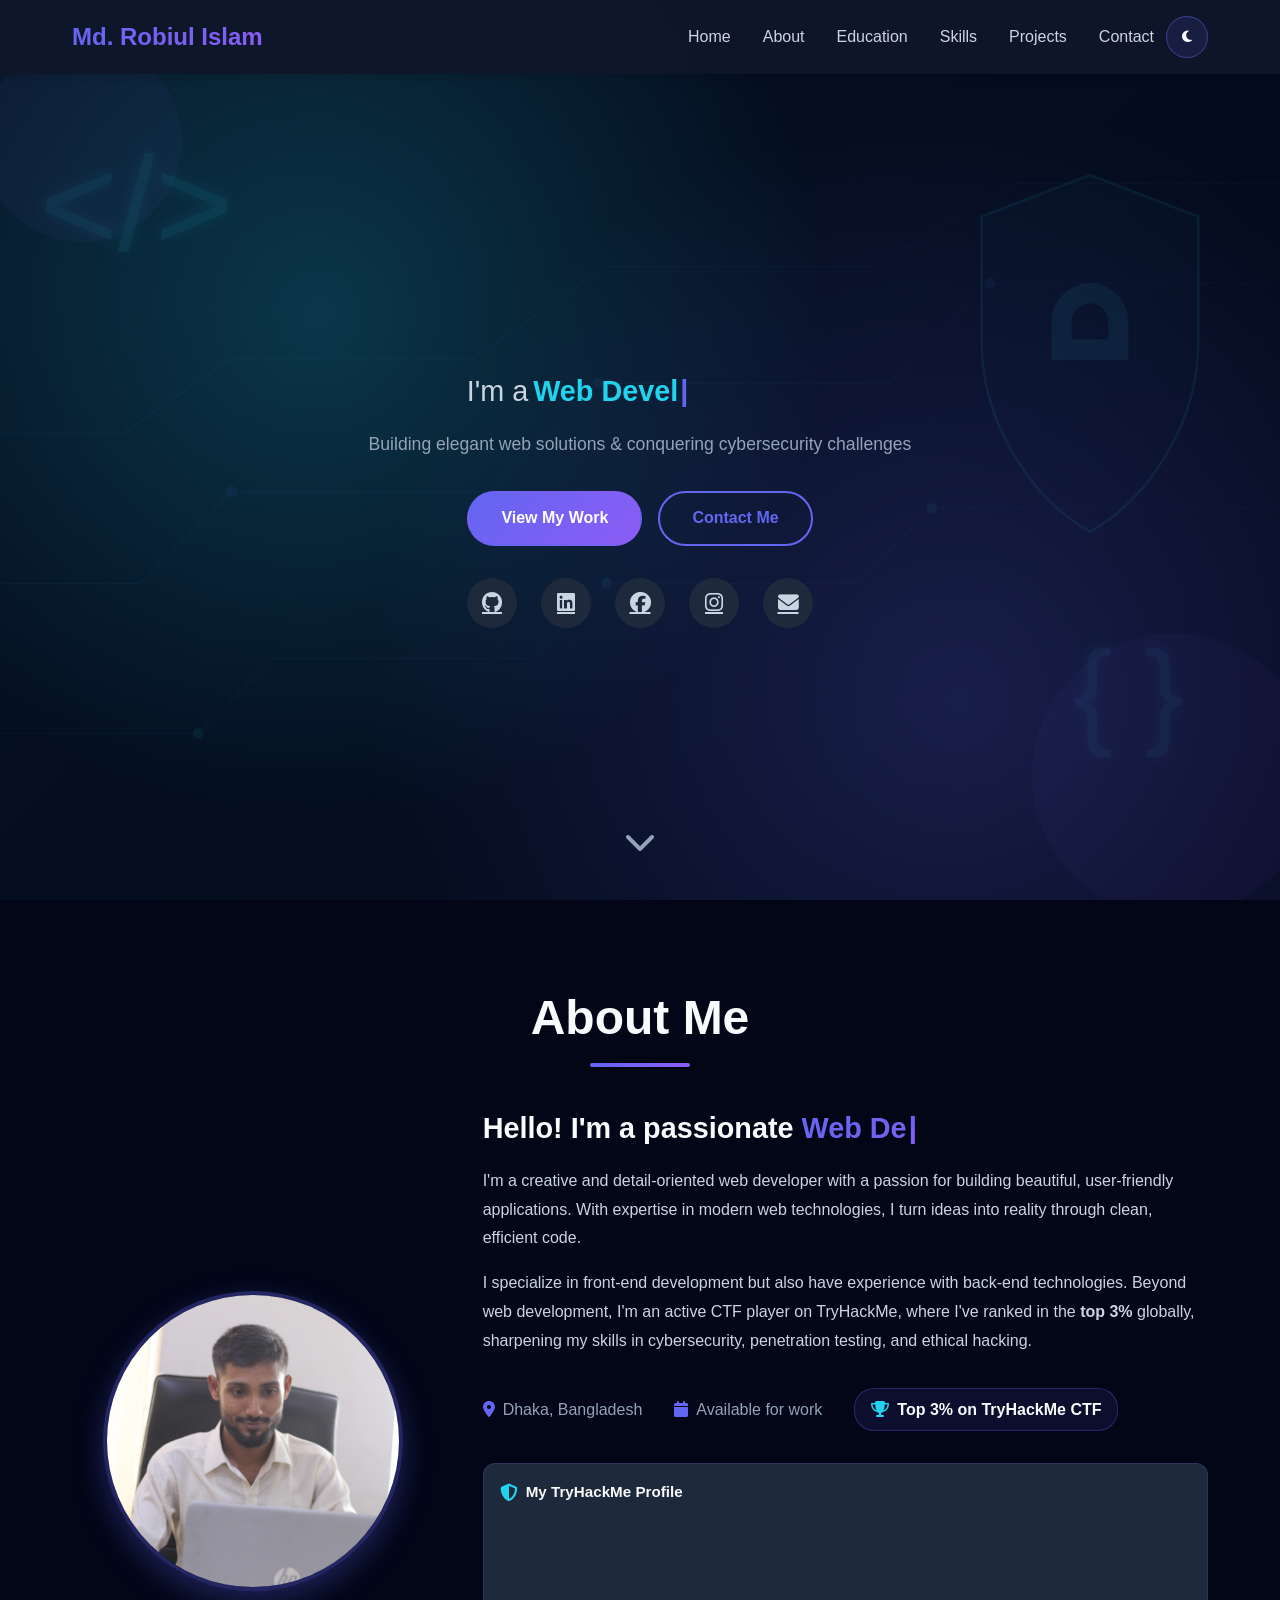
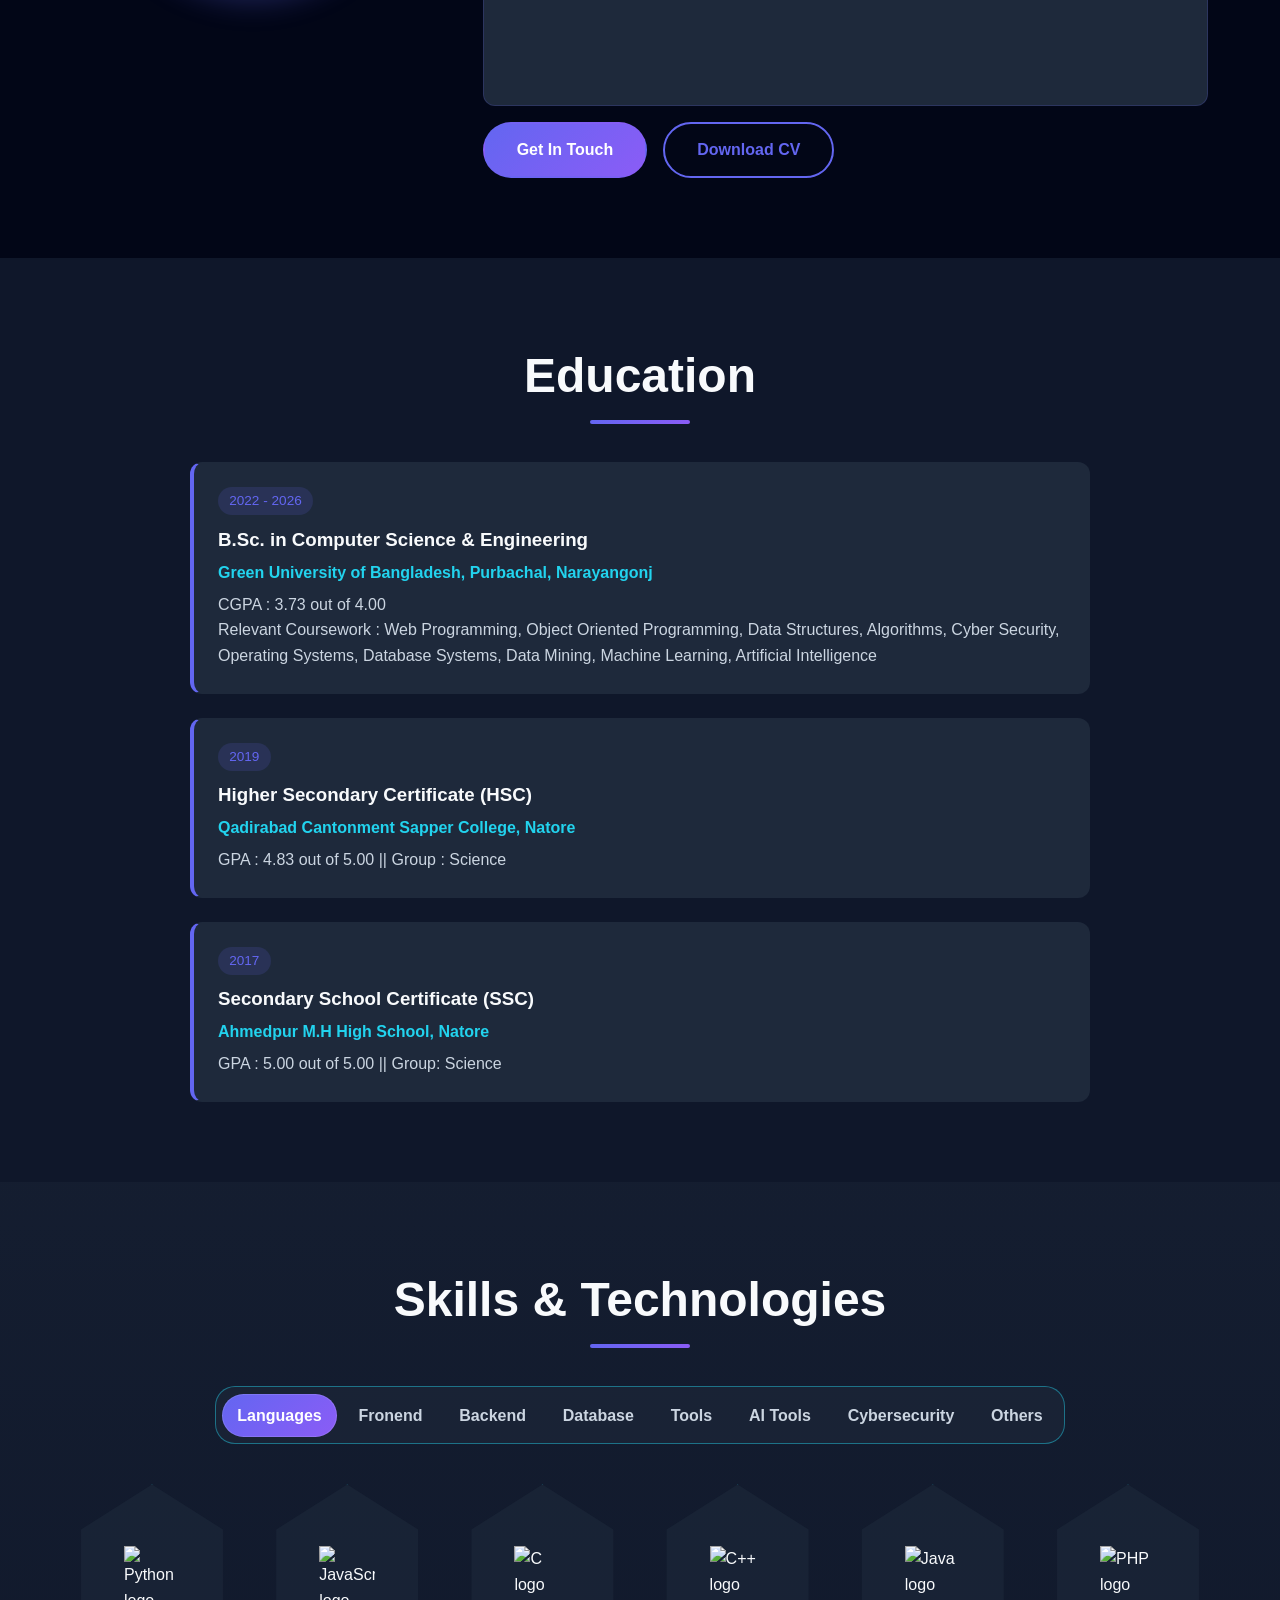
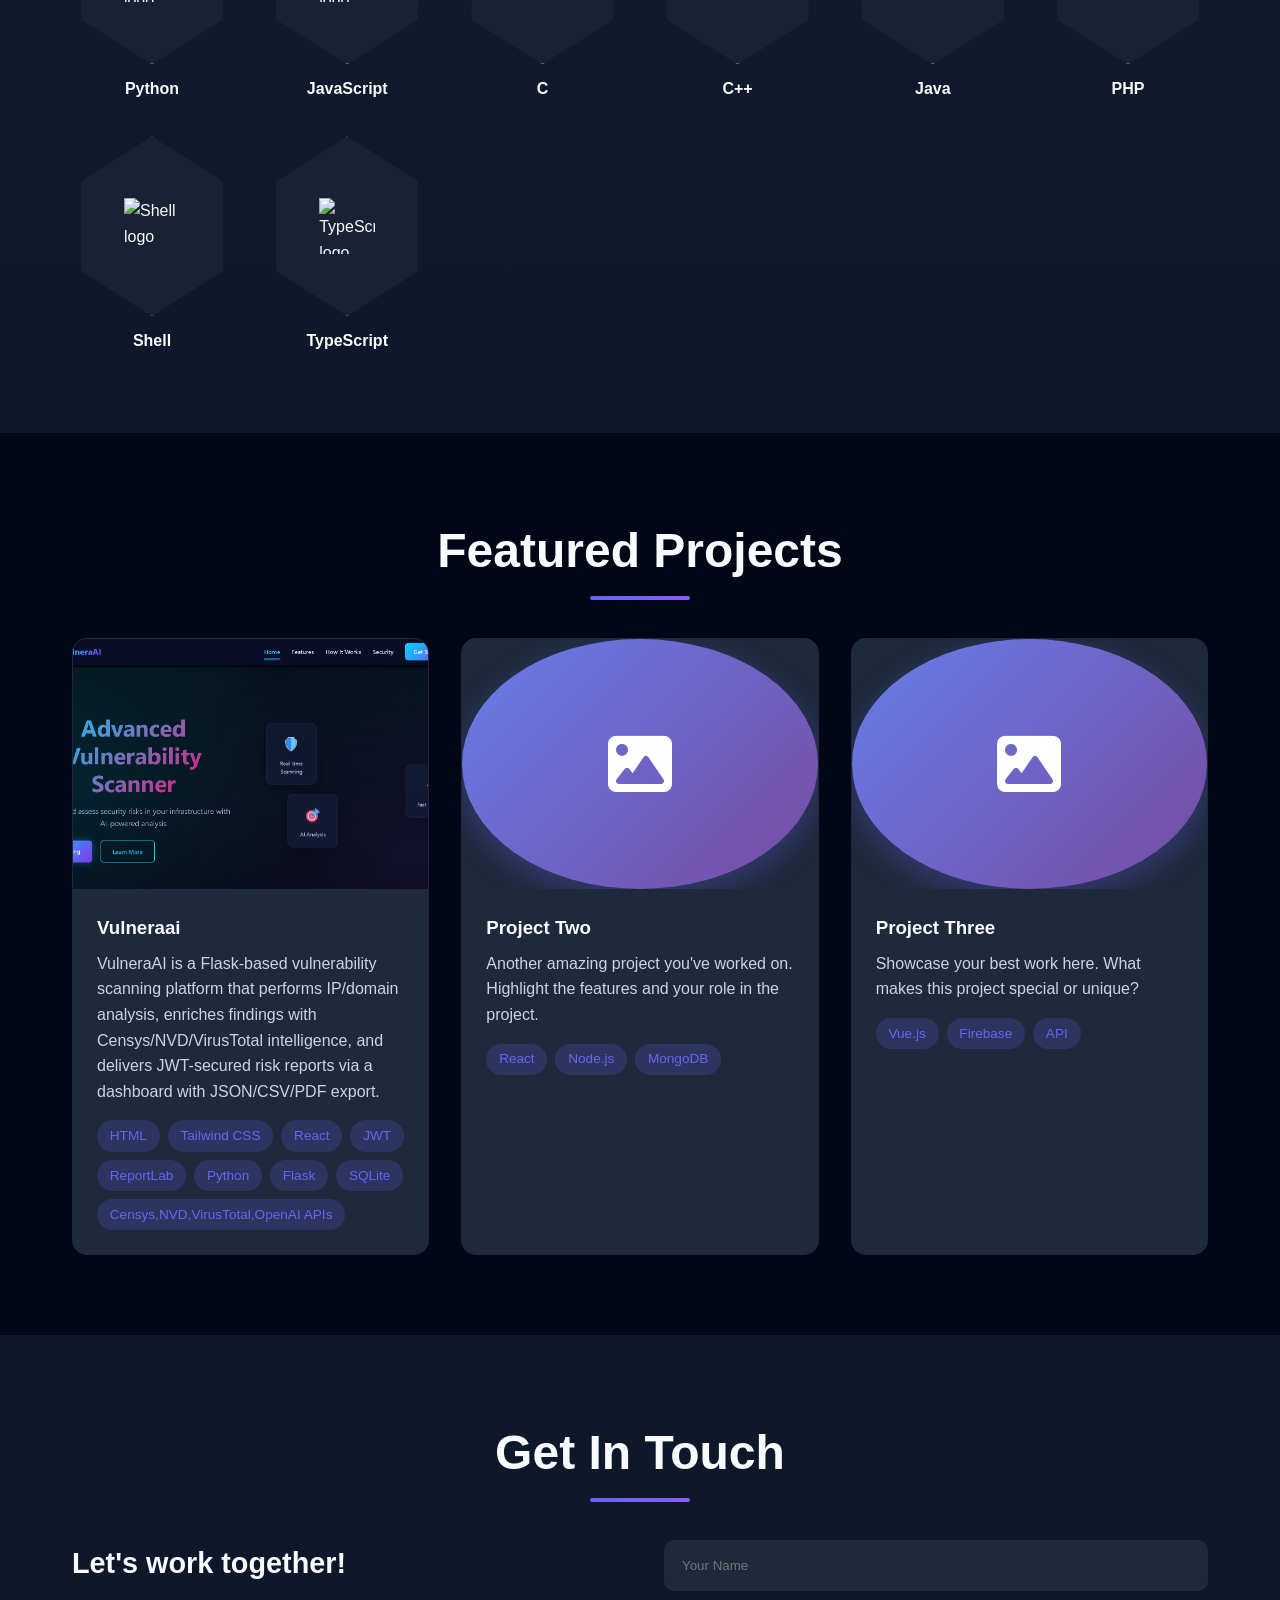
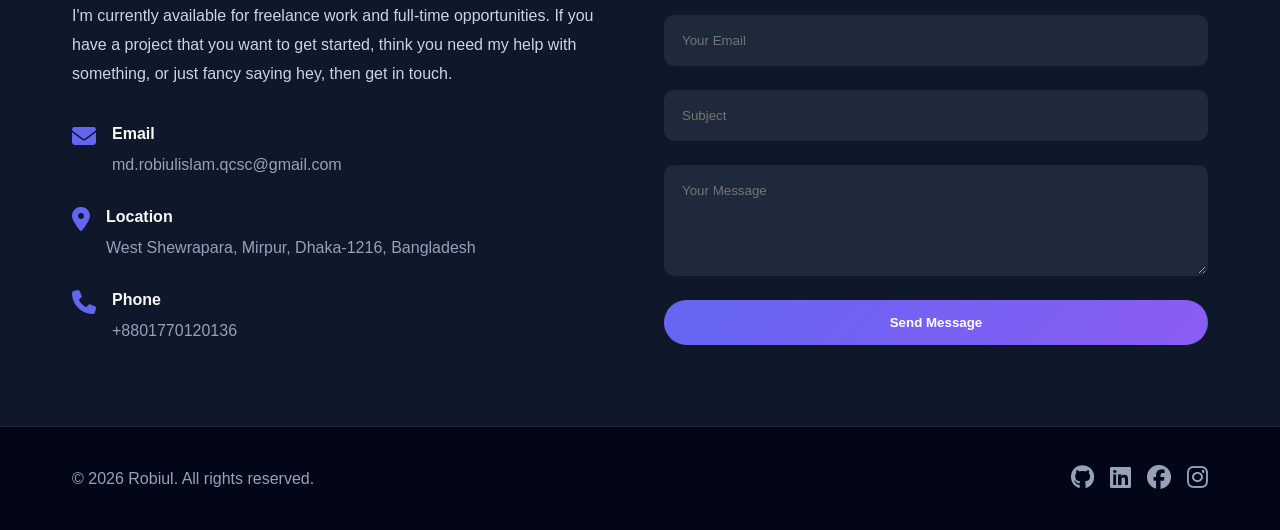
==== commit 8178c967: "Add theme toggle feature and refine navbar spacing for better UX" ====
--- a/index.html
+++ b/index.html
@@ -23,6 +23,9 @@
         <li><a href="#projects" class="nav-link">Projects</a></li>
         <li><a href="#contact" class="nav-link">Contact</a></li>
       </ul>
+      <button class="theme-toggle" id="themeToggle" aria-label="Toggle dark and light mode" title="Toggle theme">
+        <i class="fas fa-moon"></i>
+      </button>
       <div class="hamburger">
         <span class="bar"></span>
         <span class="bar"></span>
--- a/styles.css
+++ b/styles.css
@@ -35,6 +35,16 @@
   overflow-x: hidden;
 }
 
+body.light-mode {
+  --dark-bg: #dbe4ef;
+  --darker-bg: #cbd6e4;
+  --light-bg: #eef3f9;
+  --text-primary: #0b1220;
+  --text-secondary: #1f2a3d;
+  --text-muted: #334155;
+  --card-bg: #e9eff7;
+}
+
 .container {
   max-width: 1200px;
   margin: 0 auto;
@@ -58,7 +68,7 @@
 
 .navbar .container {
   display: flex;
-  justify-content: space-between;
+  justify-content: flex-start;
   align-items: center;
 }
 
@@ -74,6 +84,7 @@
   display: flex;
   list-style: none;
   gap: 2rem;
+  margin-left: auto;
 }
 
 .nav-link {
@@ -115,6 +126,35 @@
   background: var(--text-primary);
   margin: 3px 0;
   transition: var(--transition);
+}
+
+.theme-toggle {
+  width: 42px;
+  height: 42px;
+  border-radius: 50%;
+  border: 1px solid rgba(99, 102, 241, 0.45);
+  background: rgba(99, 102, 241, 0.12);
+  color: var(--text-primary);
+  cursor: pointer;
+  transition: var(--transition);
+  display: flex;
+  align-items: center;
+  justify-content: center;
+  margin-left: 0.75rem;
+}
+
+.theme-toggle:hover {
+  transform: translateY(-2px);
+  border-color: var(--primary-color);
+  box-shadow: 0 8px 16px rgba(99, 102, 241, 0.2);
+}
+
+body.light-mode .navbar {
+  background: rgba(255, 255, 255, 0.9);
+}
+
+body.light-mode .skills {
+  background: linear-gradient(180deg, rgba(233, 239, 247, 0.95), rgba(203, 214, 228, 0.95));
 }
 
 /* ==================== */
@@ -889,6 +929,11 @@
 @media (max-width: 768px) {
   .hamburger {
     display: flex;
+  }
+
+  .theme-toggle {
+    margin-left: auto;
+    margin-right: 1rem;
   }
 
   .nav-menu {
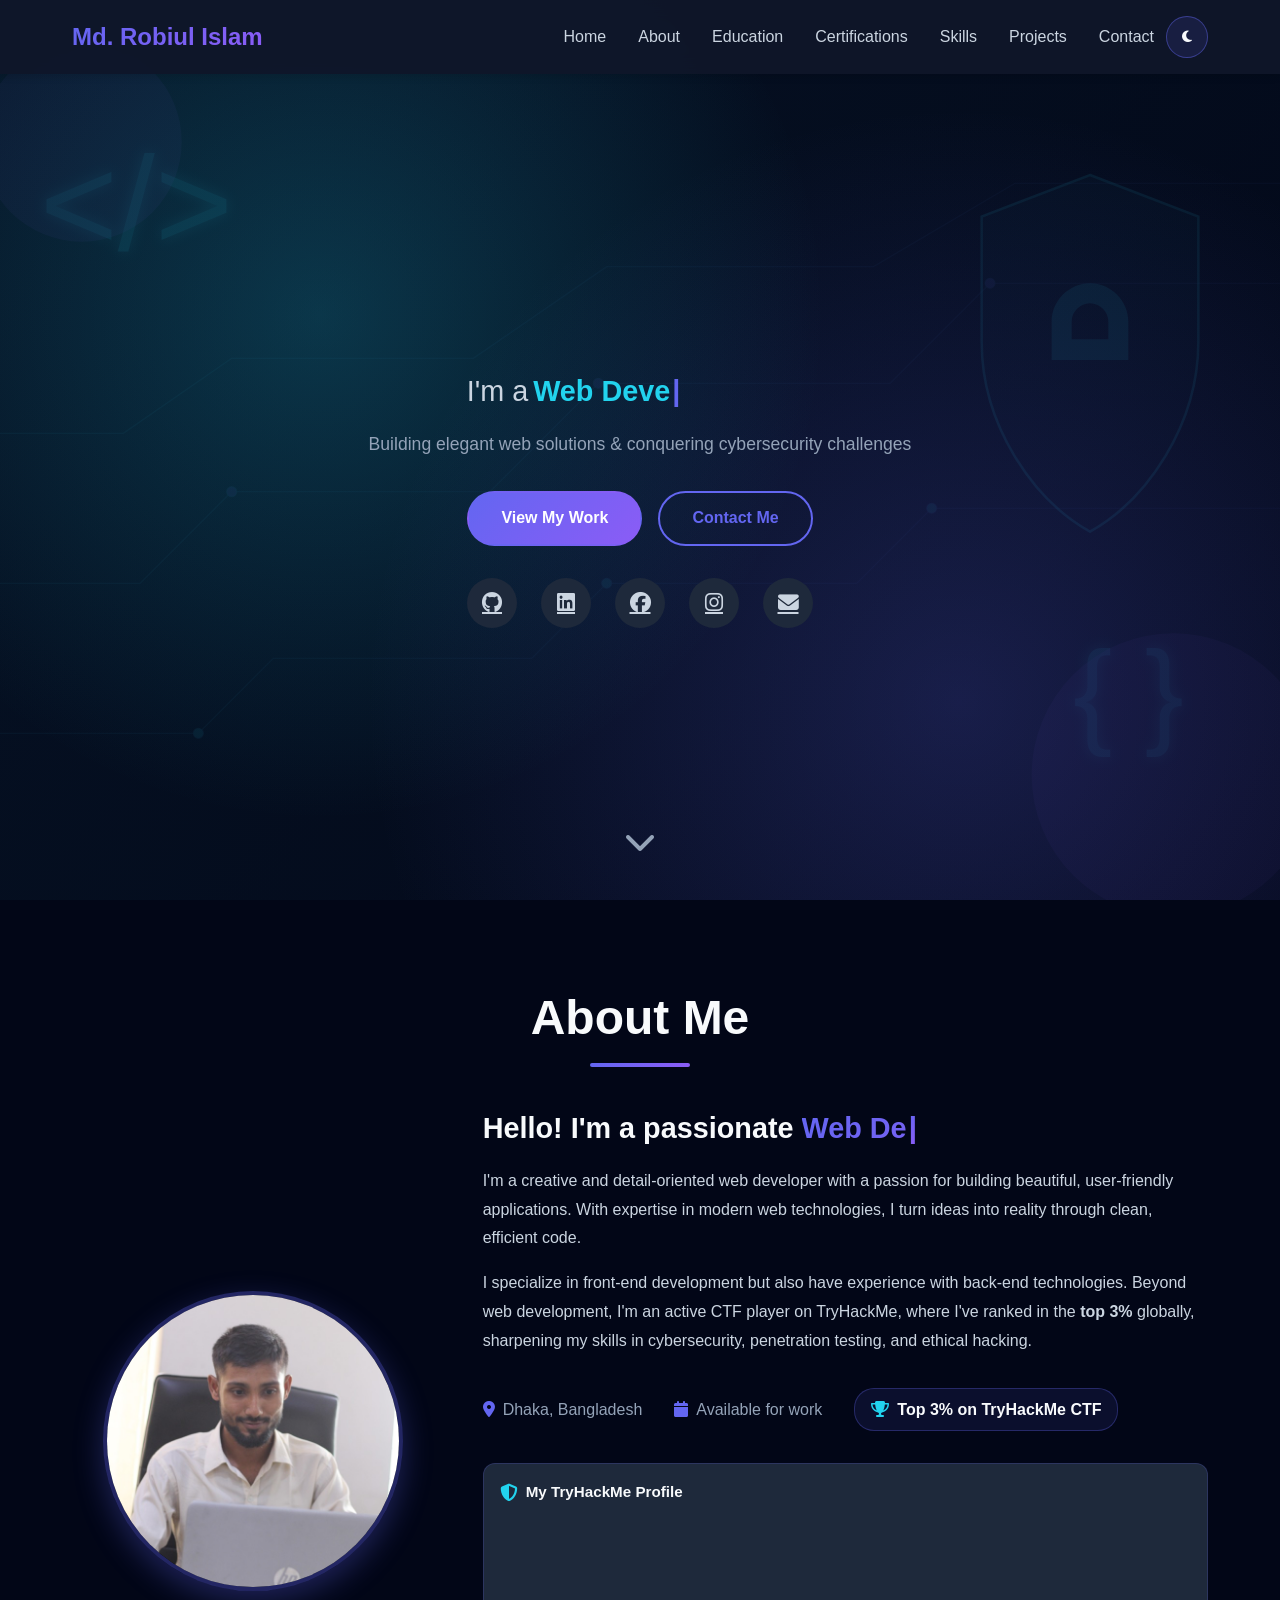
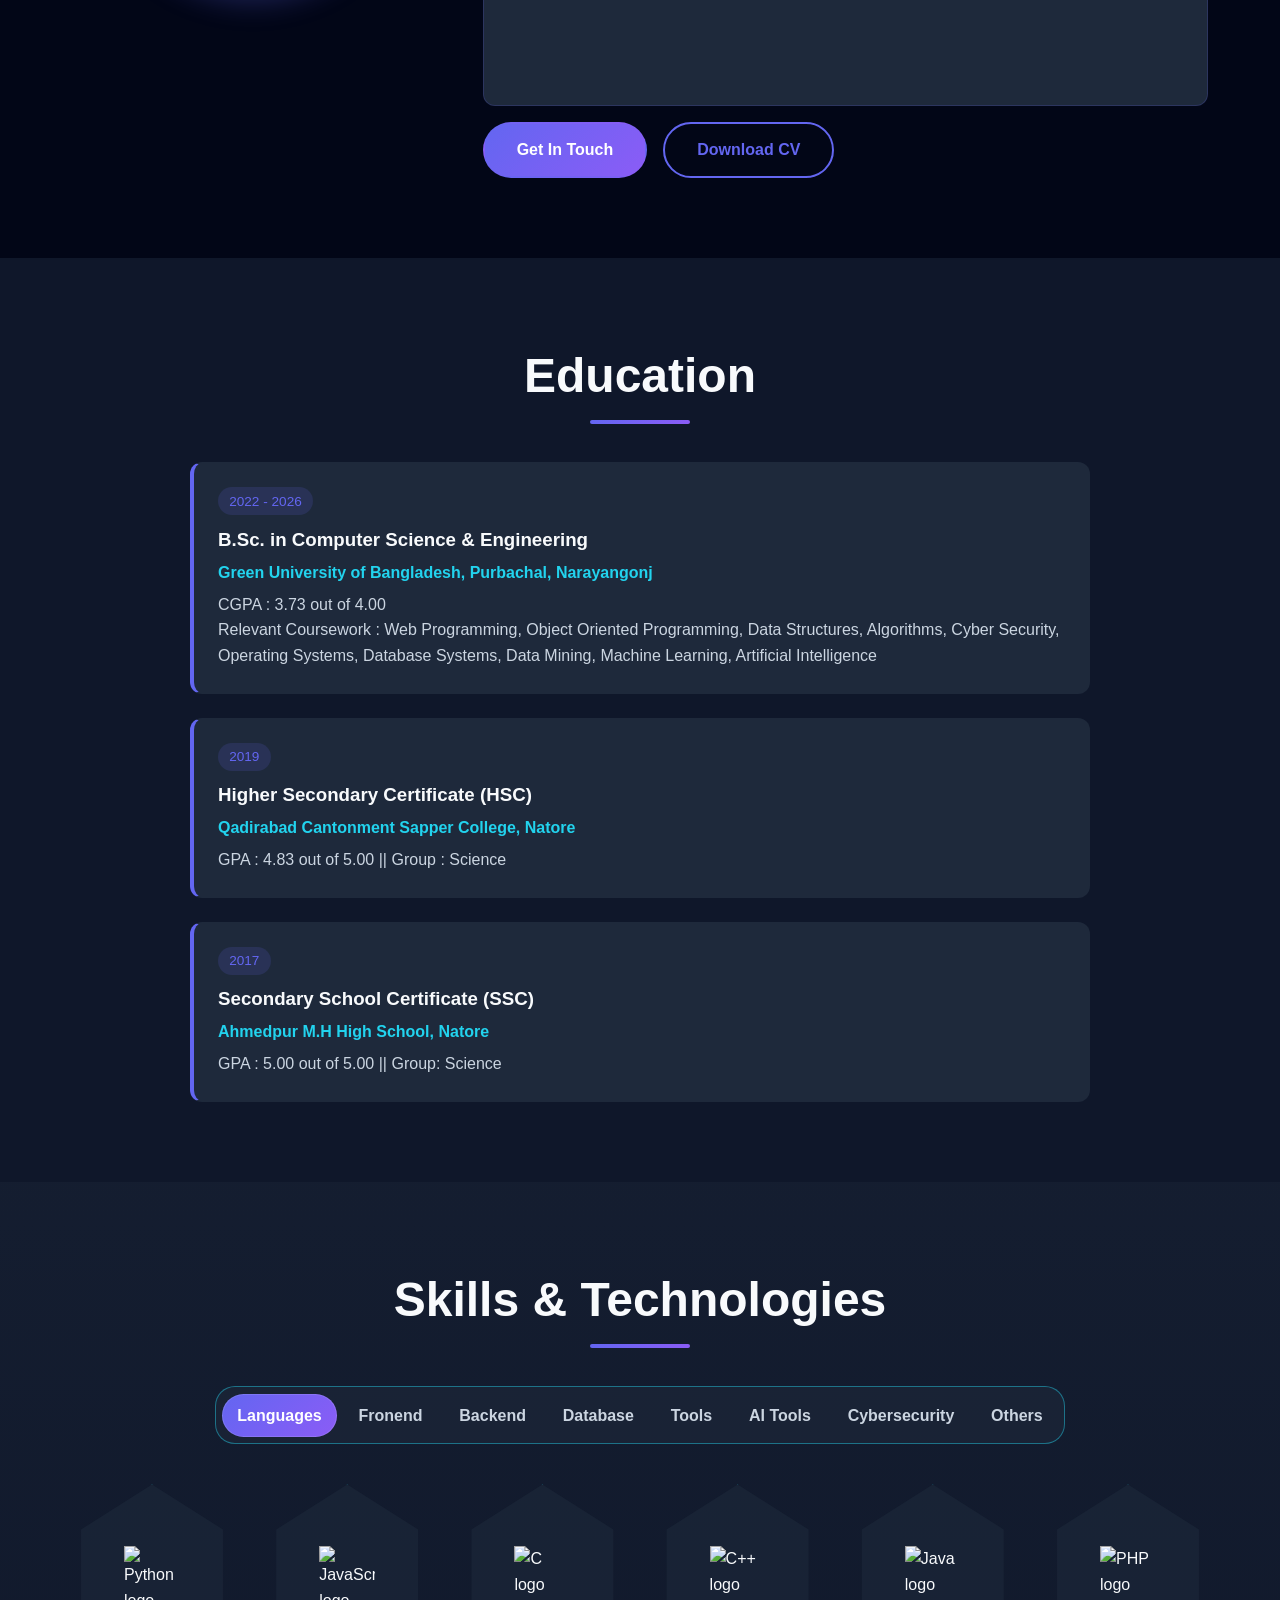
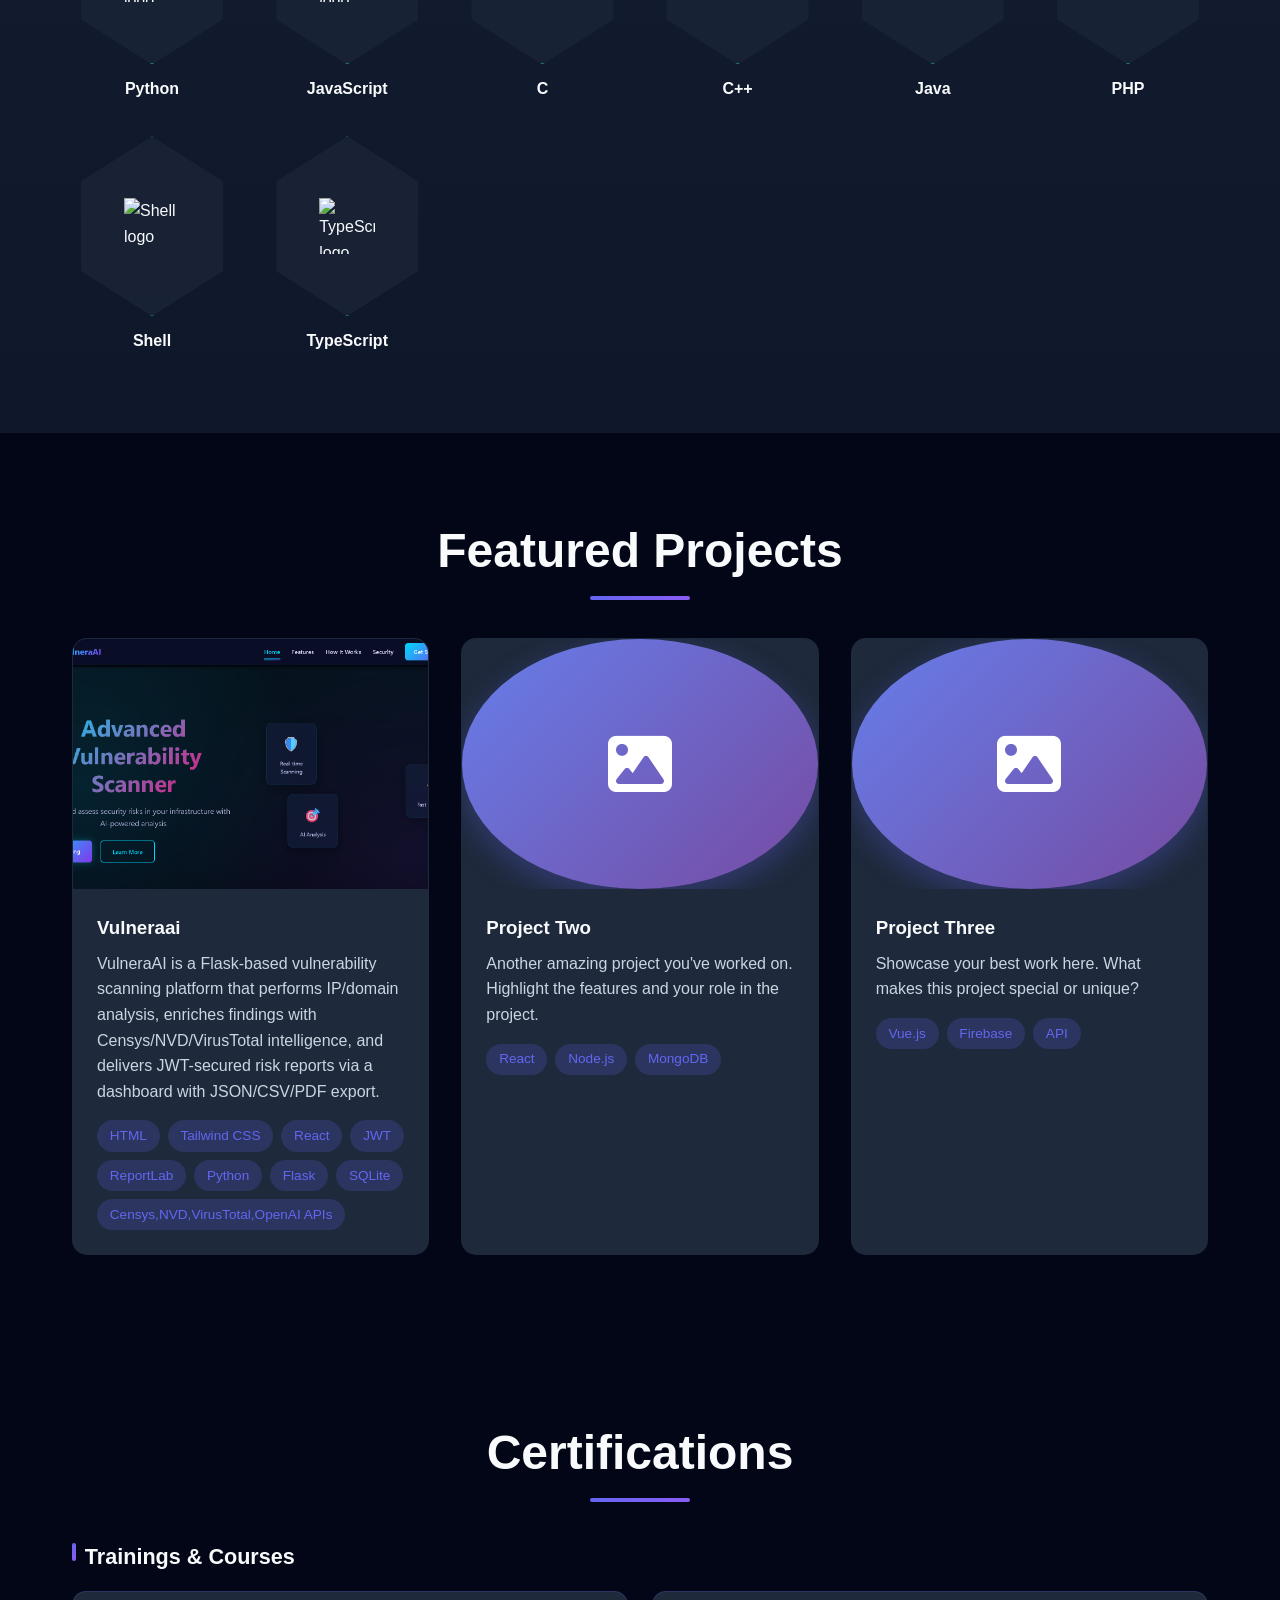
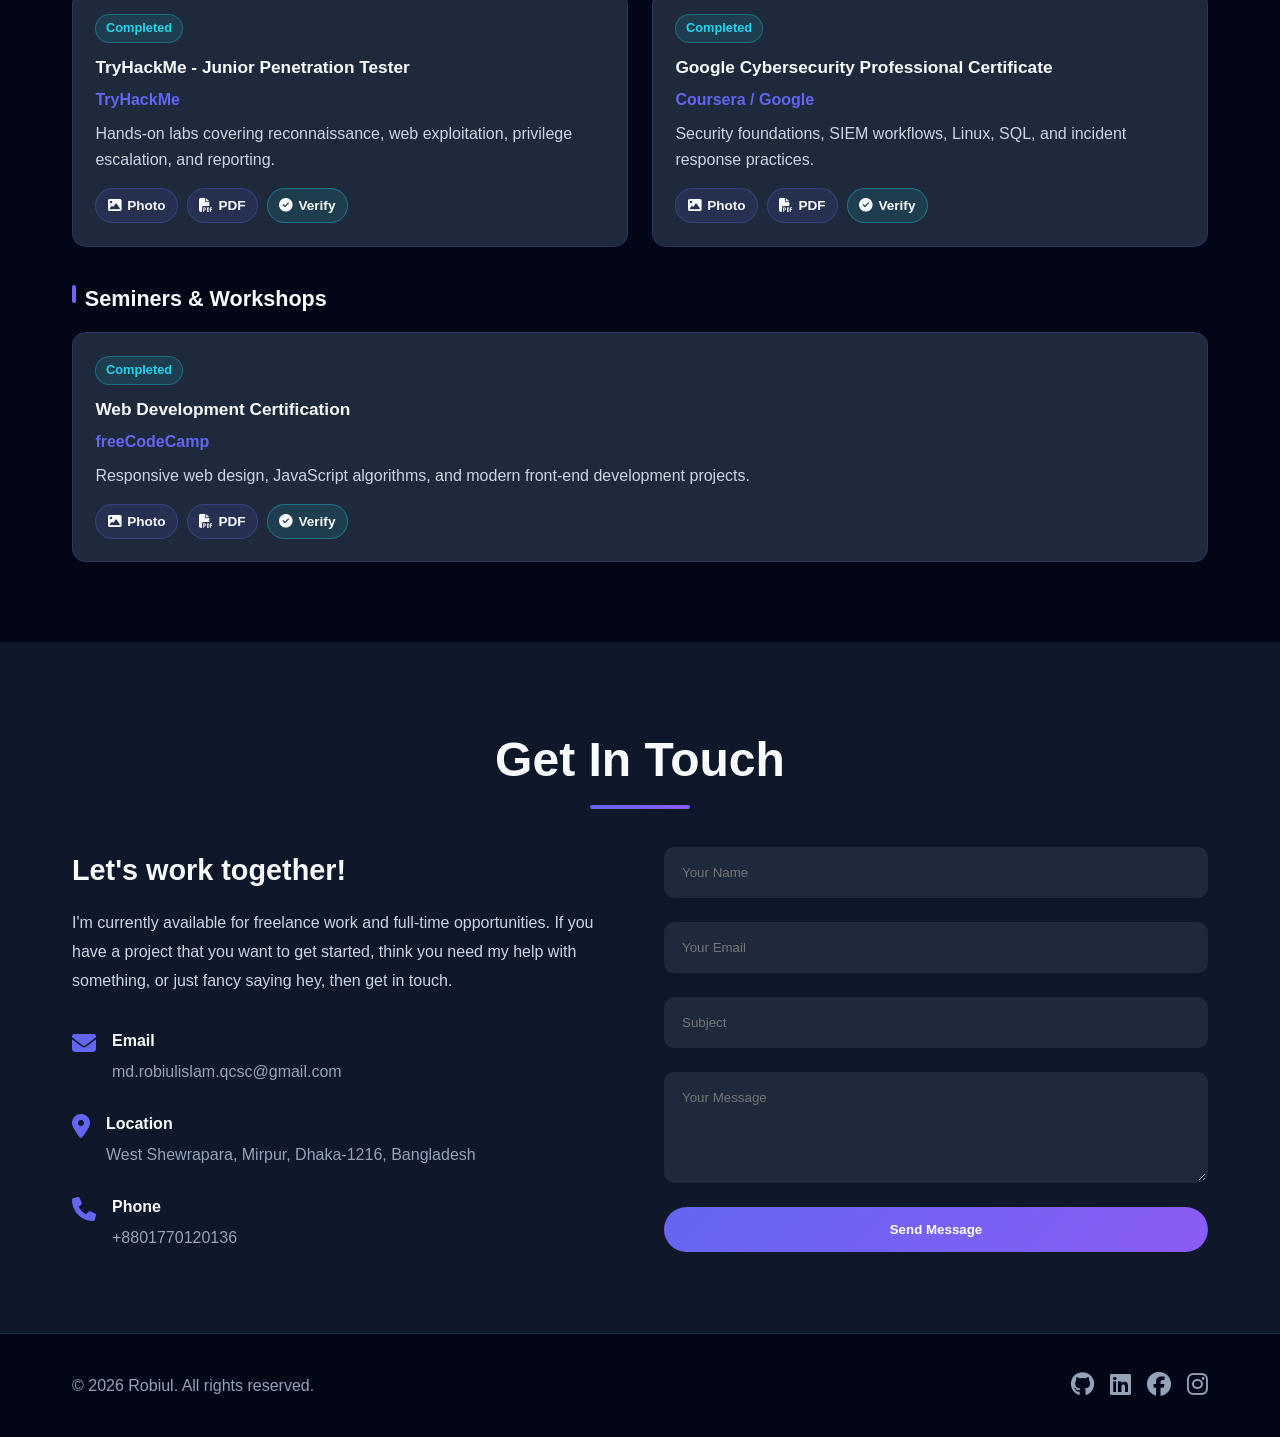
==== commit 0b550fbc: "Update certifications layout and portfolio content" ====
--- a/index.html
+++ b/index.html
@@ -19,6 +19,7 @@
         <li><a href="#home" class="nav-link">Home</a></li>
         <li><a href="#about" class="nav-link">About</a></li>
         <li><a href="#education" class="nav-link">Education</a></li>
+        <li><a href="#certifications" class="nav-link">Certifications</a></li>
         <li><a href="#skills" class="nav-link">Skills</a></li>
         <li><a href="#projects" class="nav-link">Projects</a></li>
         <li><a href="#contact" class="nav-link">Contact</a></li>
@@ -446,6 +447,58 @@
     </div>
   </section>
 
+    <!-- Certifications Section -->
+  <section id="certifications" class="certifications">
+    <div class="container">
+      <h2 class="section-title">Certifications</h2>
+      <div class="certification-group">
+        <h3 class="certification-group-title">Trainings & Courses</h3>
+        <div class="certifications-grid">
+          <article class="certification-item">
+            <span class="certification-badge">Completed</span>
+            <h3>TryHackMe - Junior Penetration Tester</h3>
+            <p class="certification-meta">TryHackMe</p>
+            <p class="certification-details">Hands-on labs covering reconnaissance, web exploitation, privilege escalation, and reporting.</p>
+            <div class="certification-actions">
+              <a href="#" class="certification-link" target="_blank" rel="noopener noreferrer"><i class="fas fa-image"></i> Photo</a>
+              <a href="#" class="certification-link" target="_blank" rel="noopener noreferrer"><i class="fas fa-file-pdf"></i> PDF</a>
+              <a href="#" class="certification-link verify" target="_blank" rel="noopener noreferrer"><i class="fas fa-circle-check"></i> Verify</a>
+            </div>
+          </article>
+
+          <article class="certification-item">
+            <span class="certification-badge">Completed</span>
+            <h3>Google Cybersecurity Professional Certificate</h3>
+            <p class="certification-meta">Coursera / Google</p>
+            <p class="certification-details">Security foundations, SIEM workflows, Linux, SQL, and incident response practices.</p>
+            <div class="certification-actions">
+              <a href="#" class="certification-link" target="_blank" rel="noopener noreferrer"><i class="fas fa-image"></i> Photo</a>
+              <a href="#" class="certification-link" target="_blank" rel="noopener noreferrer"><i class="fas fa-file-pdf"></i> PDF</a>
+              <a href="#" class="certification-link verify" target="_blank" rel="noopener noreferrer"><i class="fas fa-circle-check"></i> Verify</a>
+            </div>
+          </article>
+        </div>
+      </div>
+
+      <div class="certification-group">
+        <h3 class="certification-group-title">Seminers & Workshops</h3>
+        <div class="certifications-grid">
+          <article class="certification-item">
+            <span class="certification-badge">Completed</span>
+            <h3>Web Development Certification</h3>
+            <p class="certification-meta">freeCodeCamp</p>
+            <p class="certification-details">Responsive web design, JavaScript algorithms, and modern front-end development projects.</p>
+            <div class="certification-actions">
+              <a href="#" class="certification-link" target="_blank" rel="noopener noreferrer"><i class="fas fa-image"></i> Photo</a>
+              <a href="#" class="certification-link" target="_blank" rel="noopener noreferrer"><i class="fas fa-file-pdf"></i> PDF</a>
+              <a href="#" class="certification-link verify" target="_blank" rel="noopener noreferrer"><i class="fas fa-circle-check"></i> Verify</a>
+            </div>
+          </article>
+        </div>
+      </div>
+    </div>
+  </section>
+
   <!-- Contact Section -->
   <section id="contact" class="contact">
     <div class="container">
--- a/styles.css
+++ b/styles.css
@@ -588,6 +588,117 @@
 }
 
 /* ==================== */
+/* Certifications Section */
+/* ==================== */
+.certifications {
+  padding: 5rem 0;
+  background: var(--darker-bg);
+}
+
+.certifications-grid {
+  display: grid;
+  grid-template-columns: repeat(auto-fit, minmax(280px, 1fr));
+  gap: 1.5rem;
+}
+
+.certification-group + .certification-group {
+  margin-top: 2.2rem;
+}
+
+.certification-group-title {
+  color: var(--text-primary);
+  font-size: 1.35rem;
+  margin-bottom: 1rem;
+  position: relative;
+  padding-left: 0.8rem;
+}
+
+.certification-group-title::before {
+  content: '';
+  position: absolute;
+  left: 0;
+  top: 0.2rem;
+  width: 4px;
+  height: 1.1rem;
+  border-radius: 3px;
+  background: var(--gradient);
+}
+
+.certification-item {
+  background: var(--card-bg);
+  border: 1px solid rgba(99, 102, 241, 0.2);
+  border-radius: 14px;
+  padding: 1.4rem;
+  transition: var(--transition);
+}
+
+.certification-item:hover {
+  transform: translateY(-5px);
+  border-color: var(--primary-color);
+  box-shadow: 0 12px 24px rgba(99, 102, 241, 0.16);
+}
+
+.certification-badge {
+  display: inline-block;
+  font-size: 0.8rem;
+  font-weight: 700;
+  color: var(--accent);
+  background: rgba(34, 211, 238, 0.12);
+  border: 1px solid rgba(34, 211, 238, 0.3);
+  border-radius: 999px;
+  padding: 0.2rem 0.6rem;
+  margin-bottom: 0.7rem;
+}
+
+.certification-item h3 {
+  color: var(--text-primary);
+  margin-bottom: 0.35rem;
+  font-size: 1.08rem;
+}
+
+.certification-meta {
+  color: var(--primary-color);
+  font-weight: 600;
+  margin-bottom: 0.5rem;
+}
+
+.certification-details {
+  color: var(--text-secondary);
+}
+
+.certification-actions {
+  display: flex;
+  flex-wrap: wrap;
+  gap: 0.55rem;
+  margin-top: 1rem;
+}
+
+.certification-link {
+  display: inline-flex;
+  align-items: center;
+  gap: 0.35rem;
+  text-decoration: none;
+  font-size: 0.85rem;
+  font-weight: 600;
+  color: var(--text-primary);
+  background: rgba(99, 102, 241, 0.12);
+  border: 1px solid rgba(99, 102, 241, 0.3);
+  border-radius: 999px;
+  padding: 0.35rem 0.7rem;
+  transition: var(--transition);
+}
+
+.certification-link:hover {
+  border-color: var(--primary-color);
+  transform: translateY(-1px);
+}
+
+.certification-link.verify {
+  background: rgba(34, 211, 238, 0.12);
+  border-color: rgba(34, 211, 238, 0.35);
+}
+
+/* ==================== */
 /* Skills Section */
 /* ==================== */
 .skills {
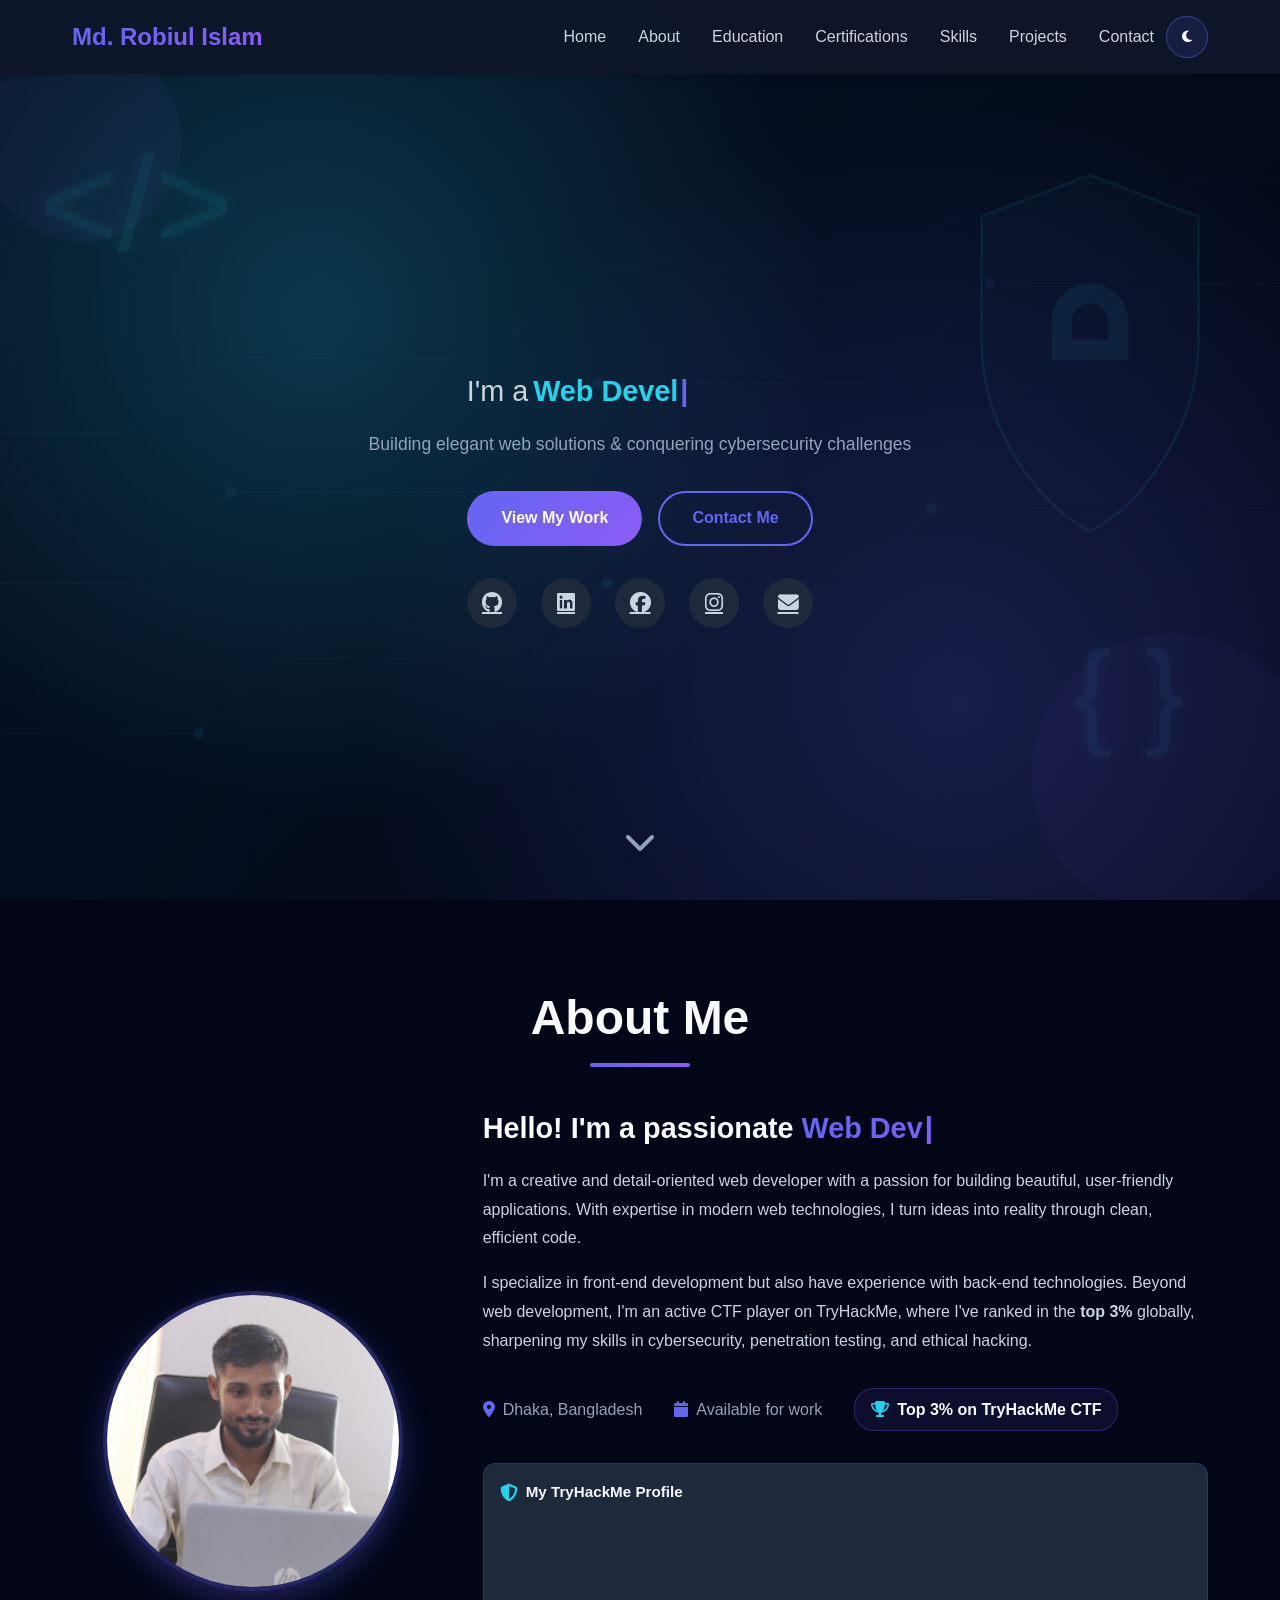
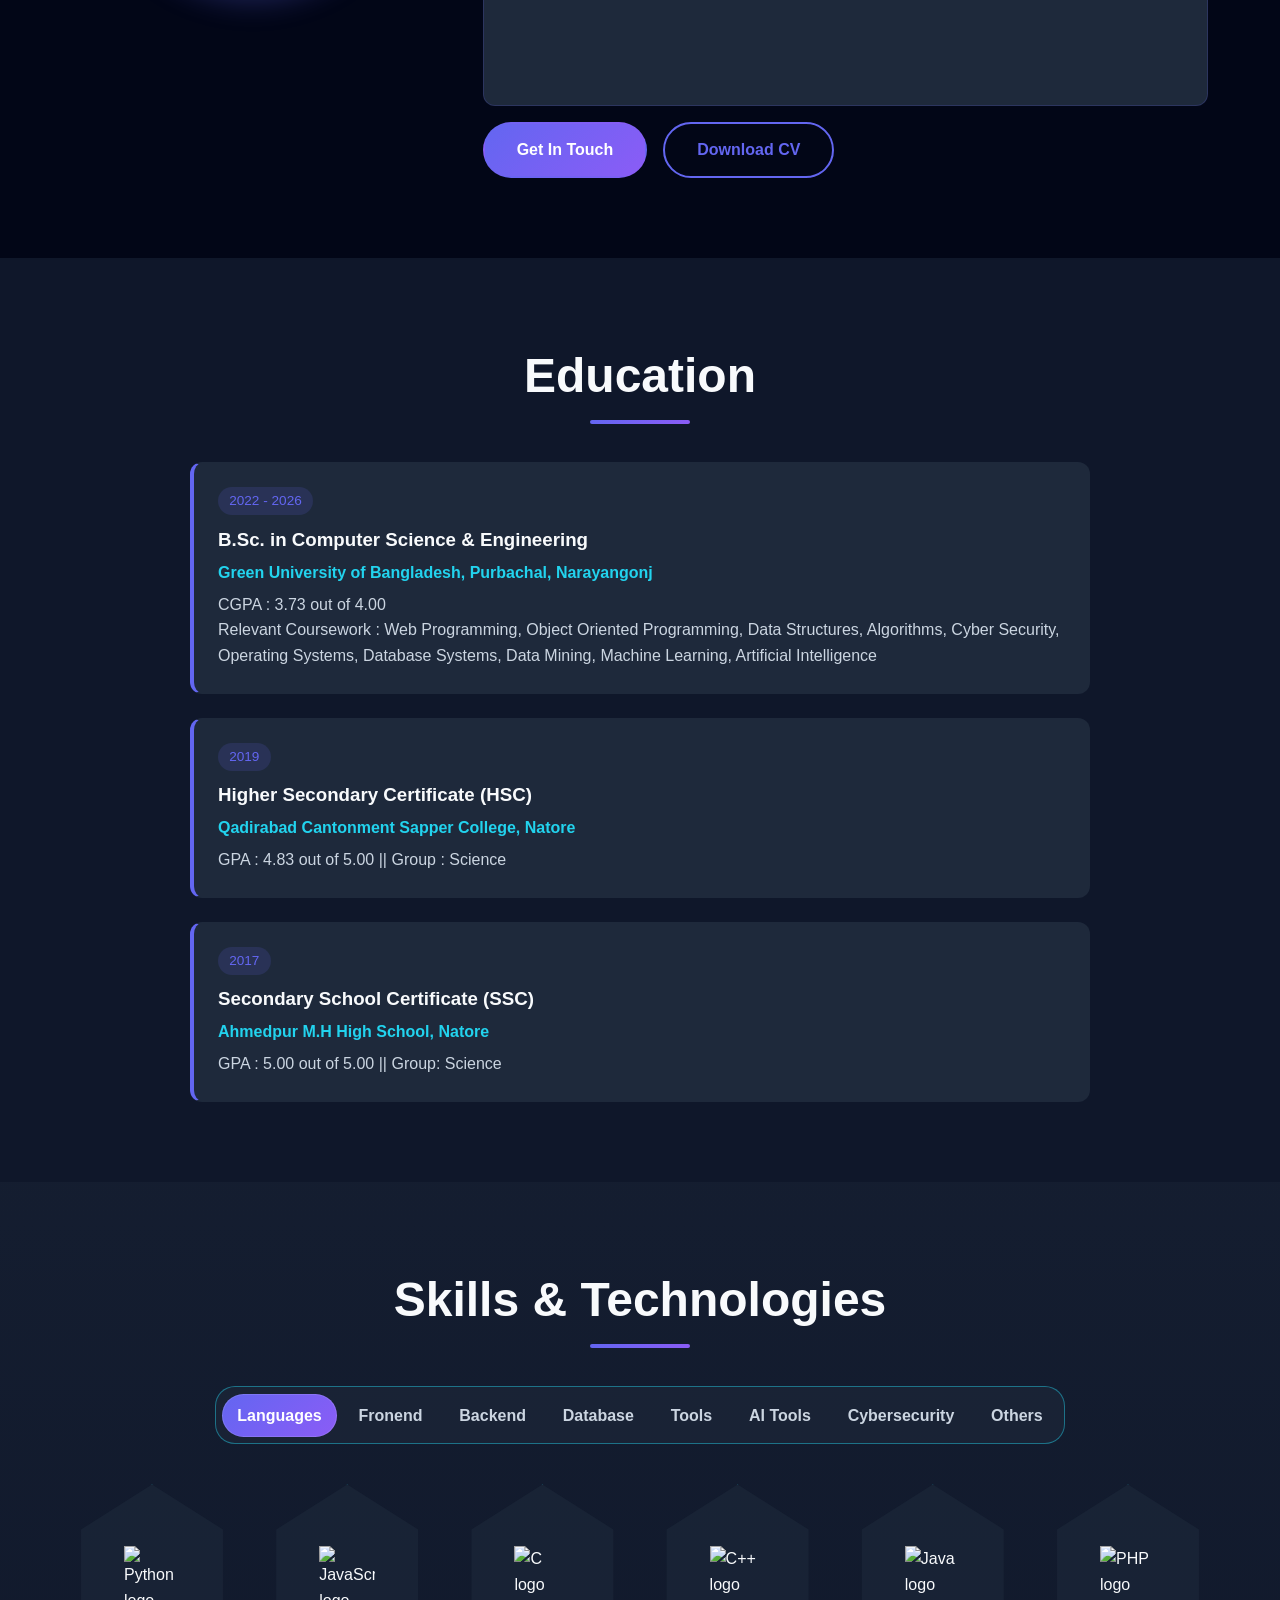
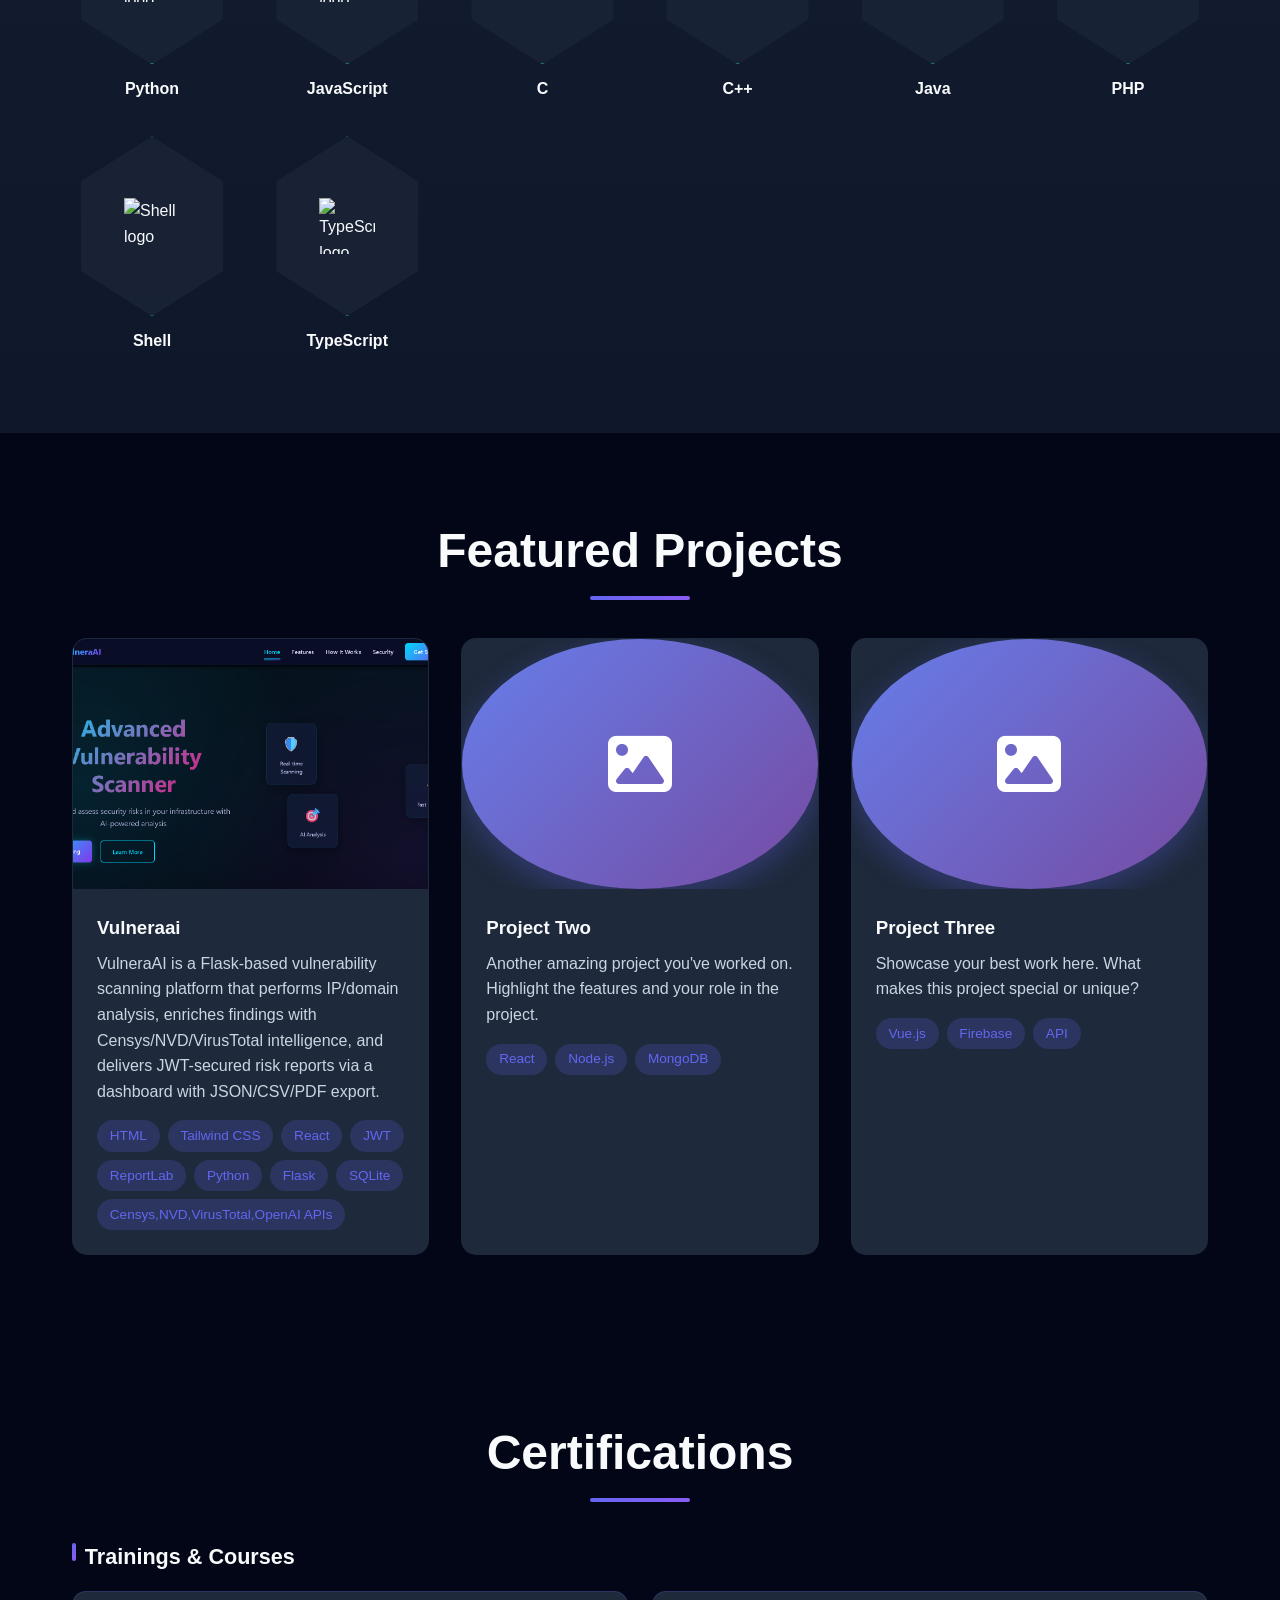
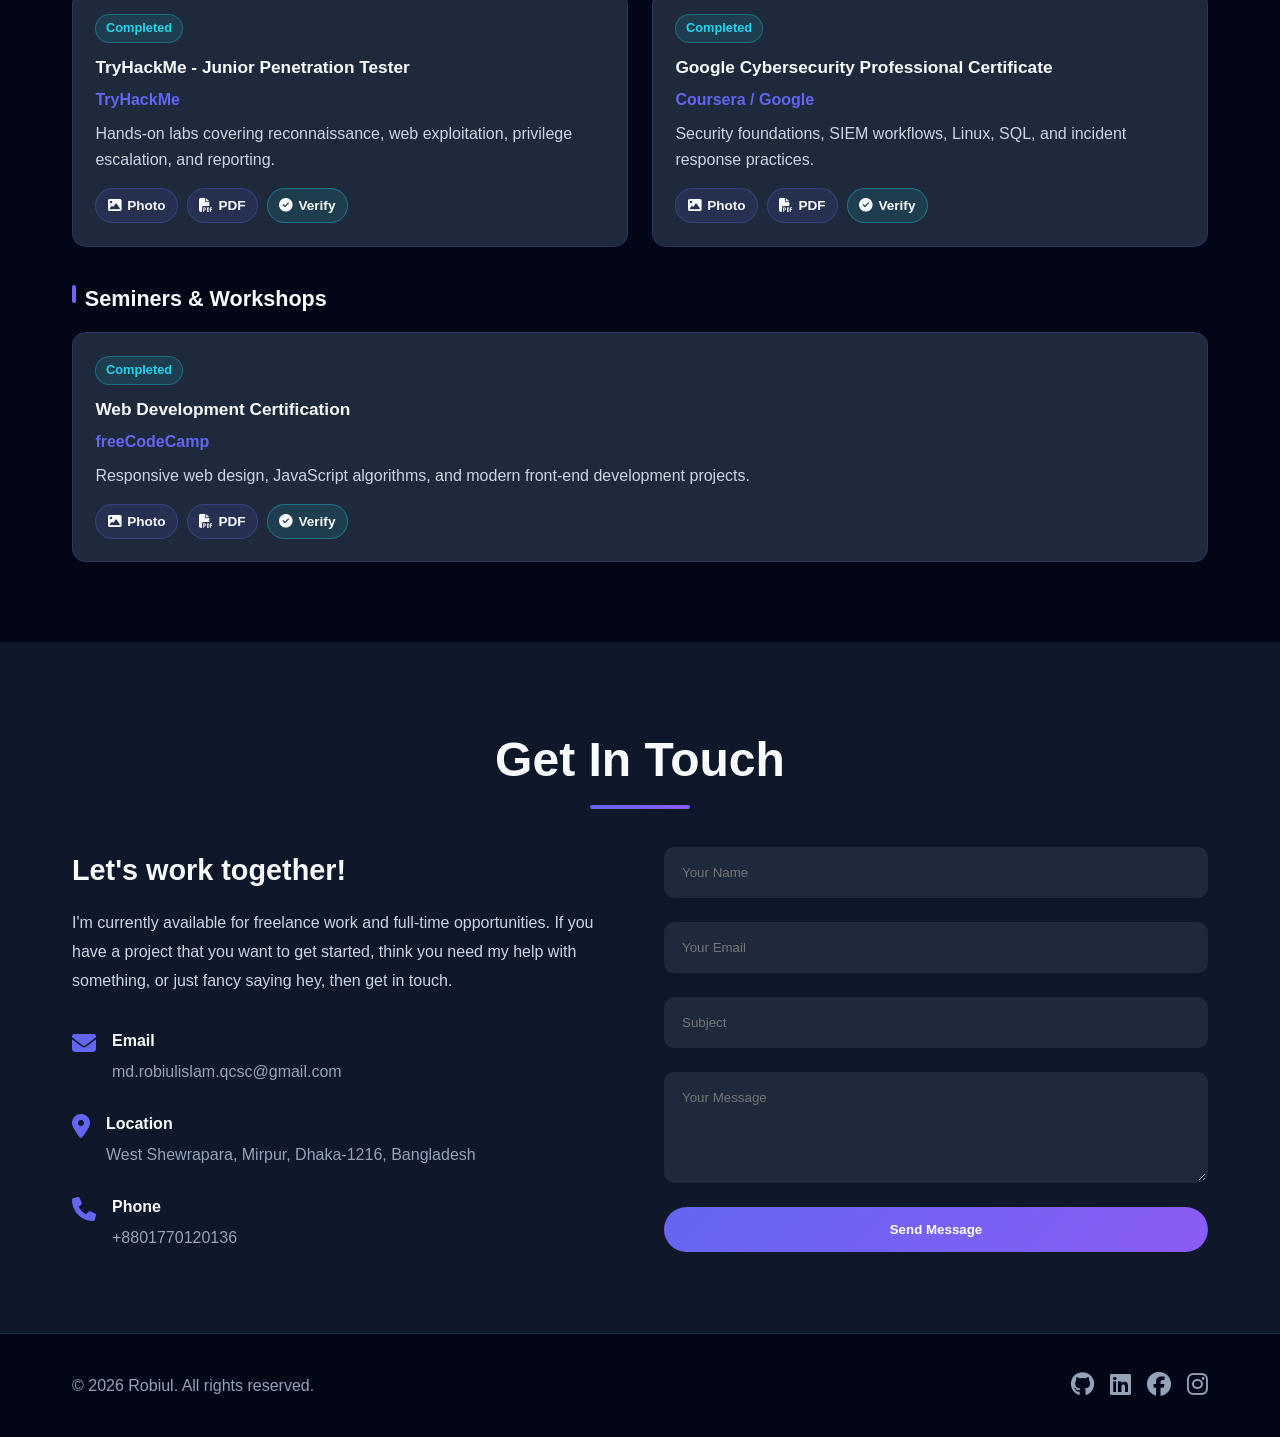
==== commit e3c16dcf: "Enable Netlify contact form submissions with thank-you flow" ====
--- a/index.html
+++ b/index.html
@@ -531,7 +531,11 @@
             </div>
           </div>
         </div>
-        <form class="contact-form" id="contactForm">
+        <form class="contact-form" id="contactForm" name="contact" method="POST" data-netlify="true" netlify-honeypot="bot-field" action="/thank-you.html">
+          <input type="hidden" name="form-name" value="contact">
+          <p hidden>
+            <label>Don’t fill this out: <input name="bot-field"></label>
+          </p>
           <div class="form-group">
             <input type="text" id="name" name="name" placeholder="Your Name" required>
           </div>
--- a/styles.css
+++ b/styles.css
@@ -172,6 +172,10 @@
   padding-top: 80px;
 }
 
+.thank-you-section {
+  min-height: 100vh;
+}
+
 .hero::before {
   content: '';
   position: absolute;
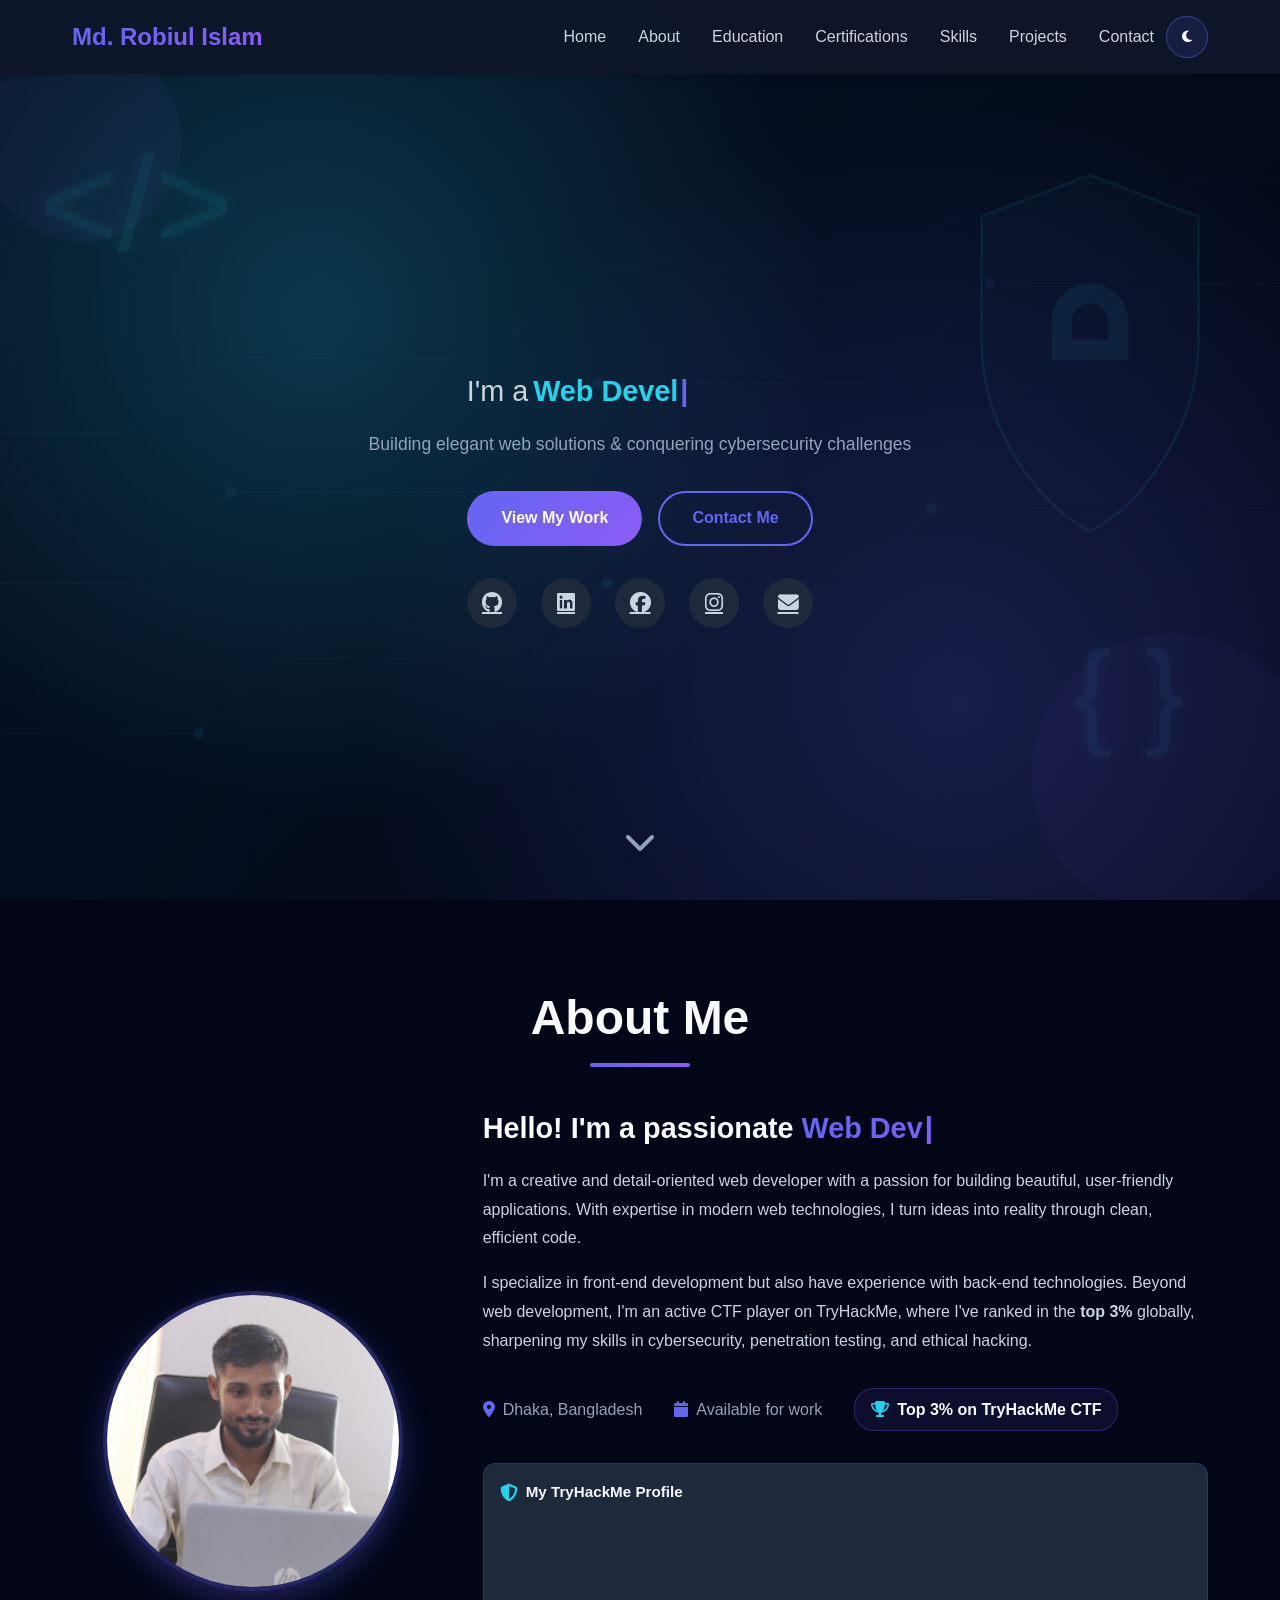
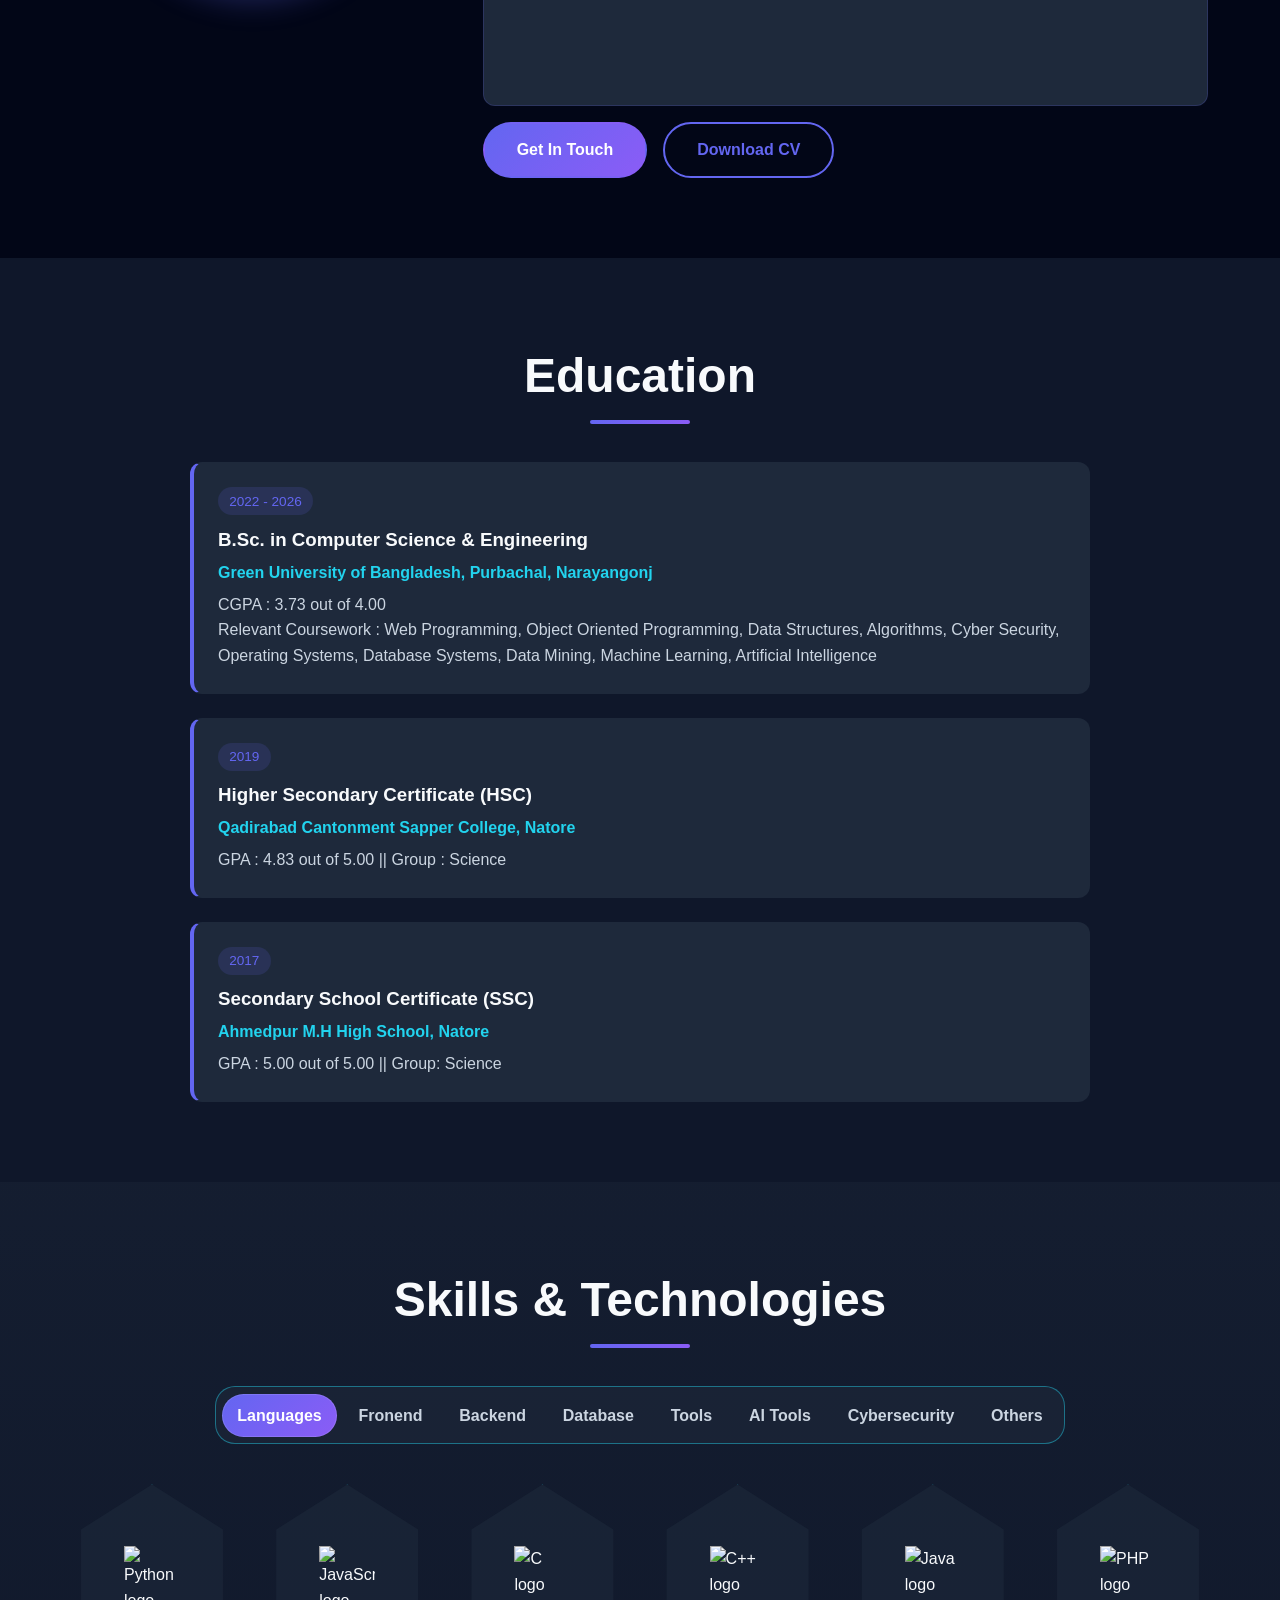
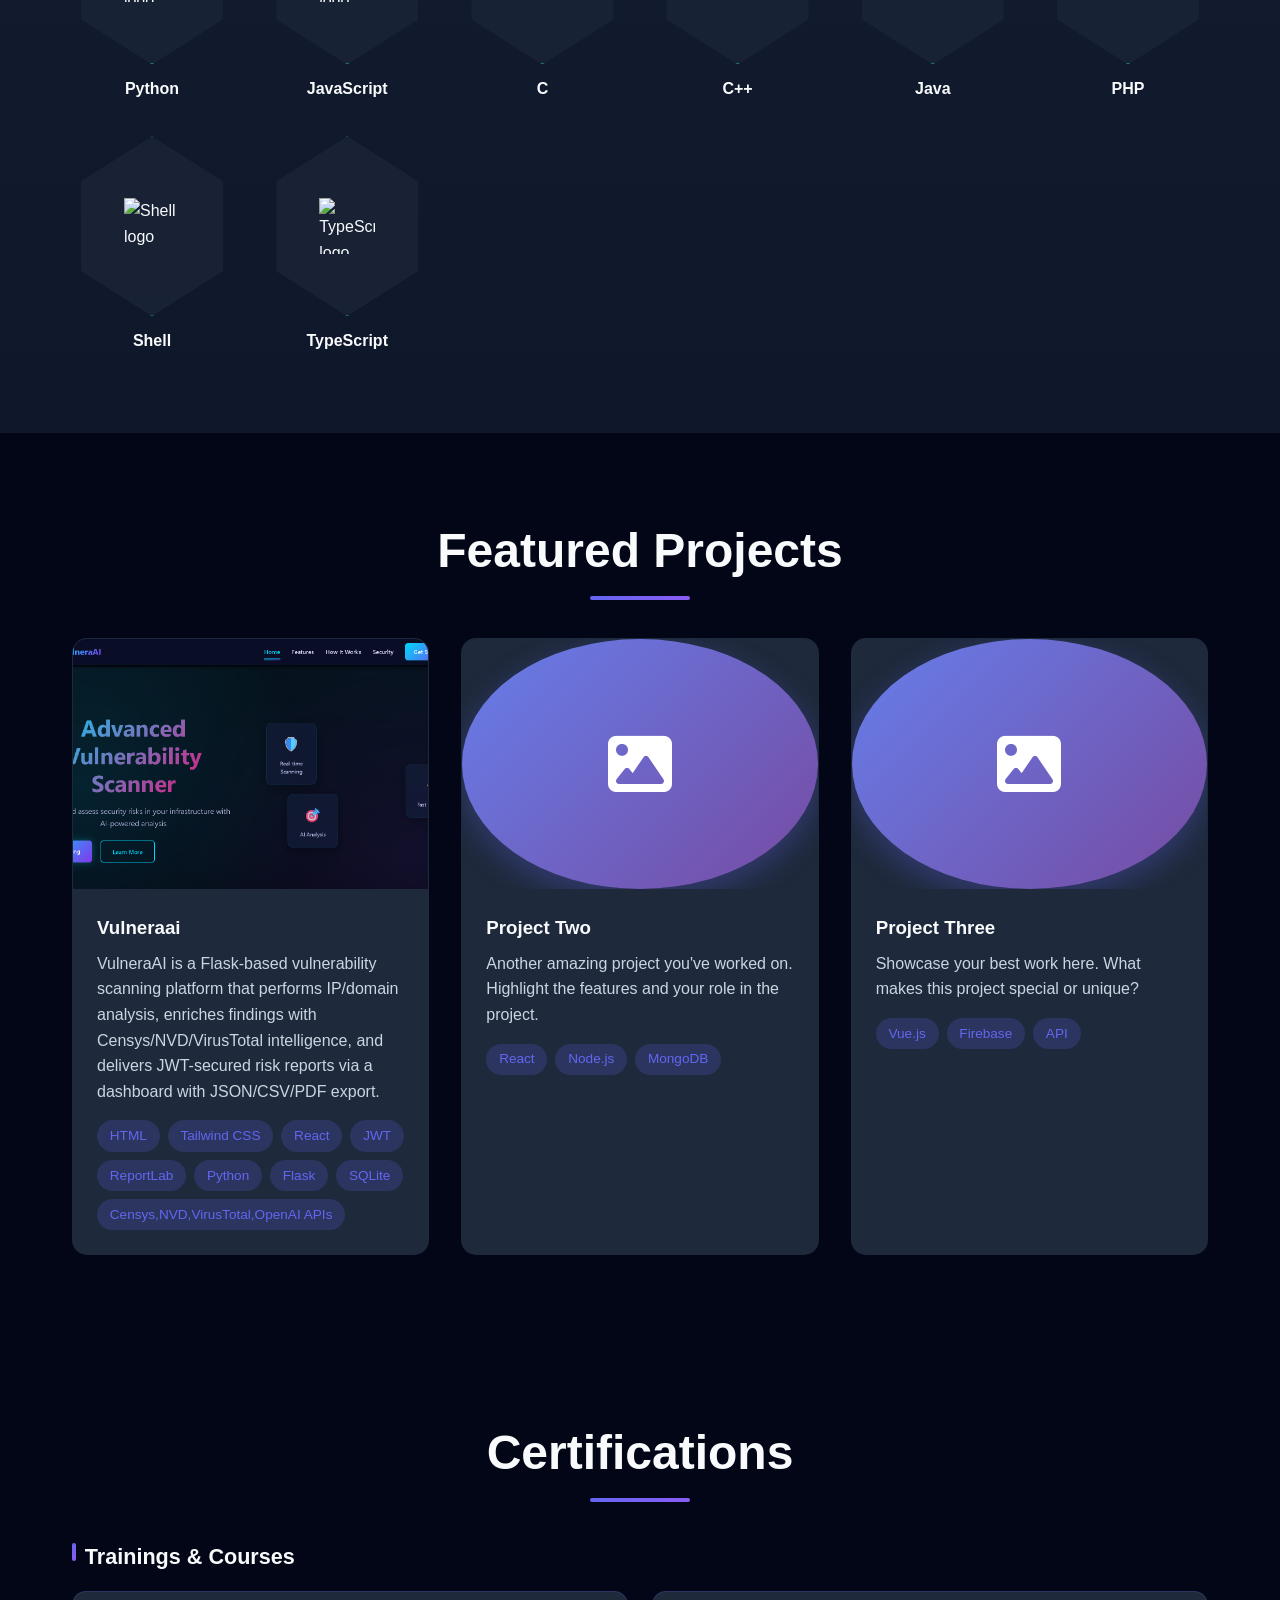
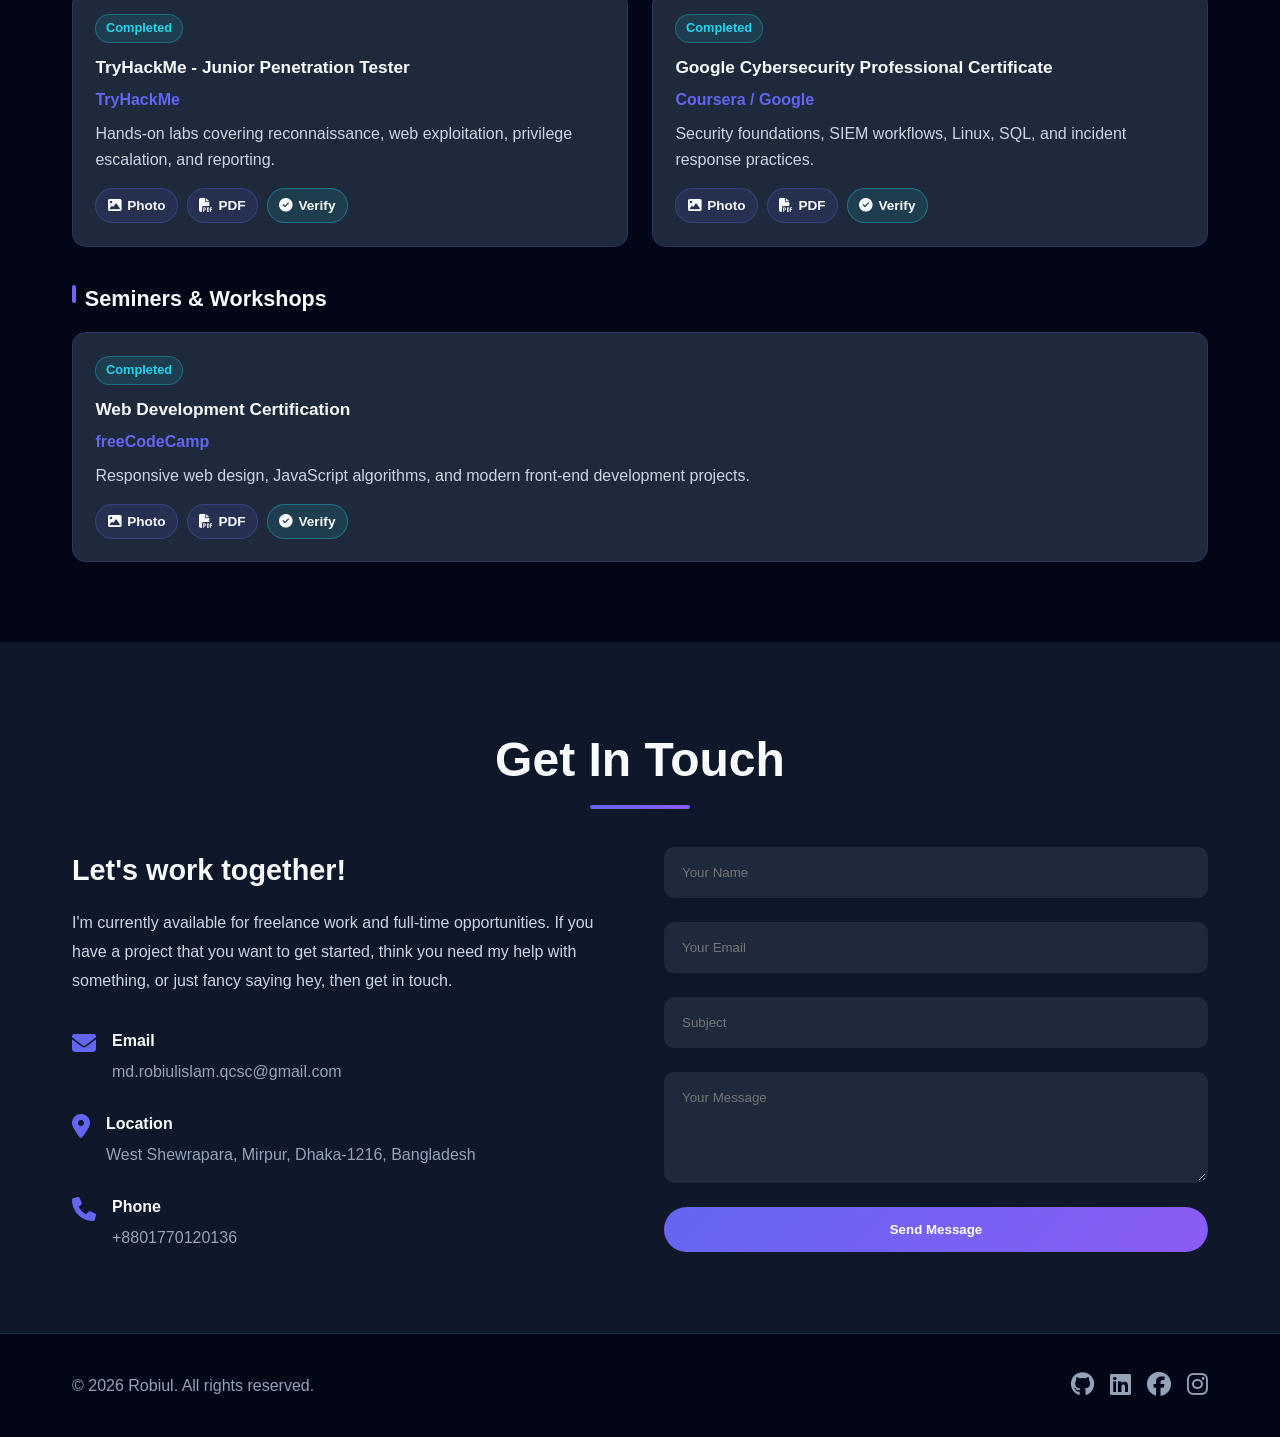
==== commit 5cf0a6fc: "Fix Netlify contact form 405 by posting to root and redirecting on success" ====
--- a/index.html
+++ b/index.html
@@ -531,7 +531,7 @@
             </div>
           </div>
         </div>
-        <form class="contact-form" id="contactForm" name="contact" method="POST" data-netlify="true" netlify-honeypot="bot-field" action="/thank-you.html">
+        <form class="contact-form" id="contactForm" name="contact" method="POST" data-netlify="true" netlify netlify-honeypot="bot-field" action="/">
           <input type="hidden" name="form-name" value="contact">
           <p hidden>
             <label>Don’t fill this out: <input name="bot-field"></label>
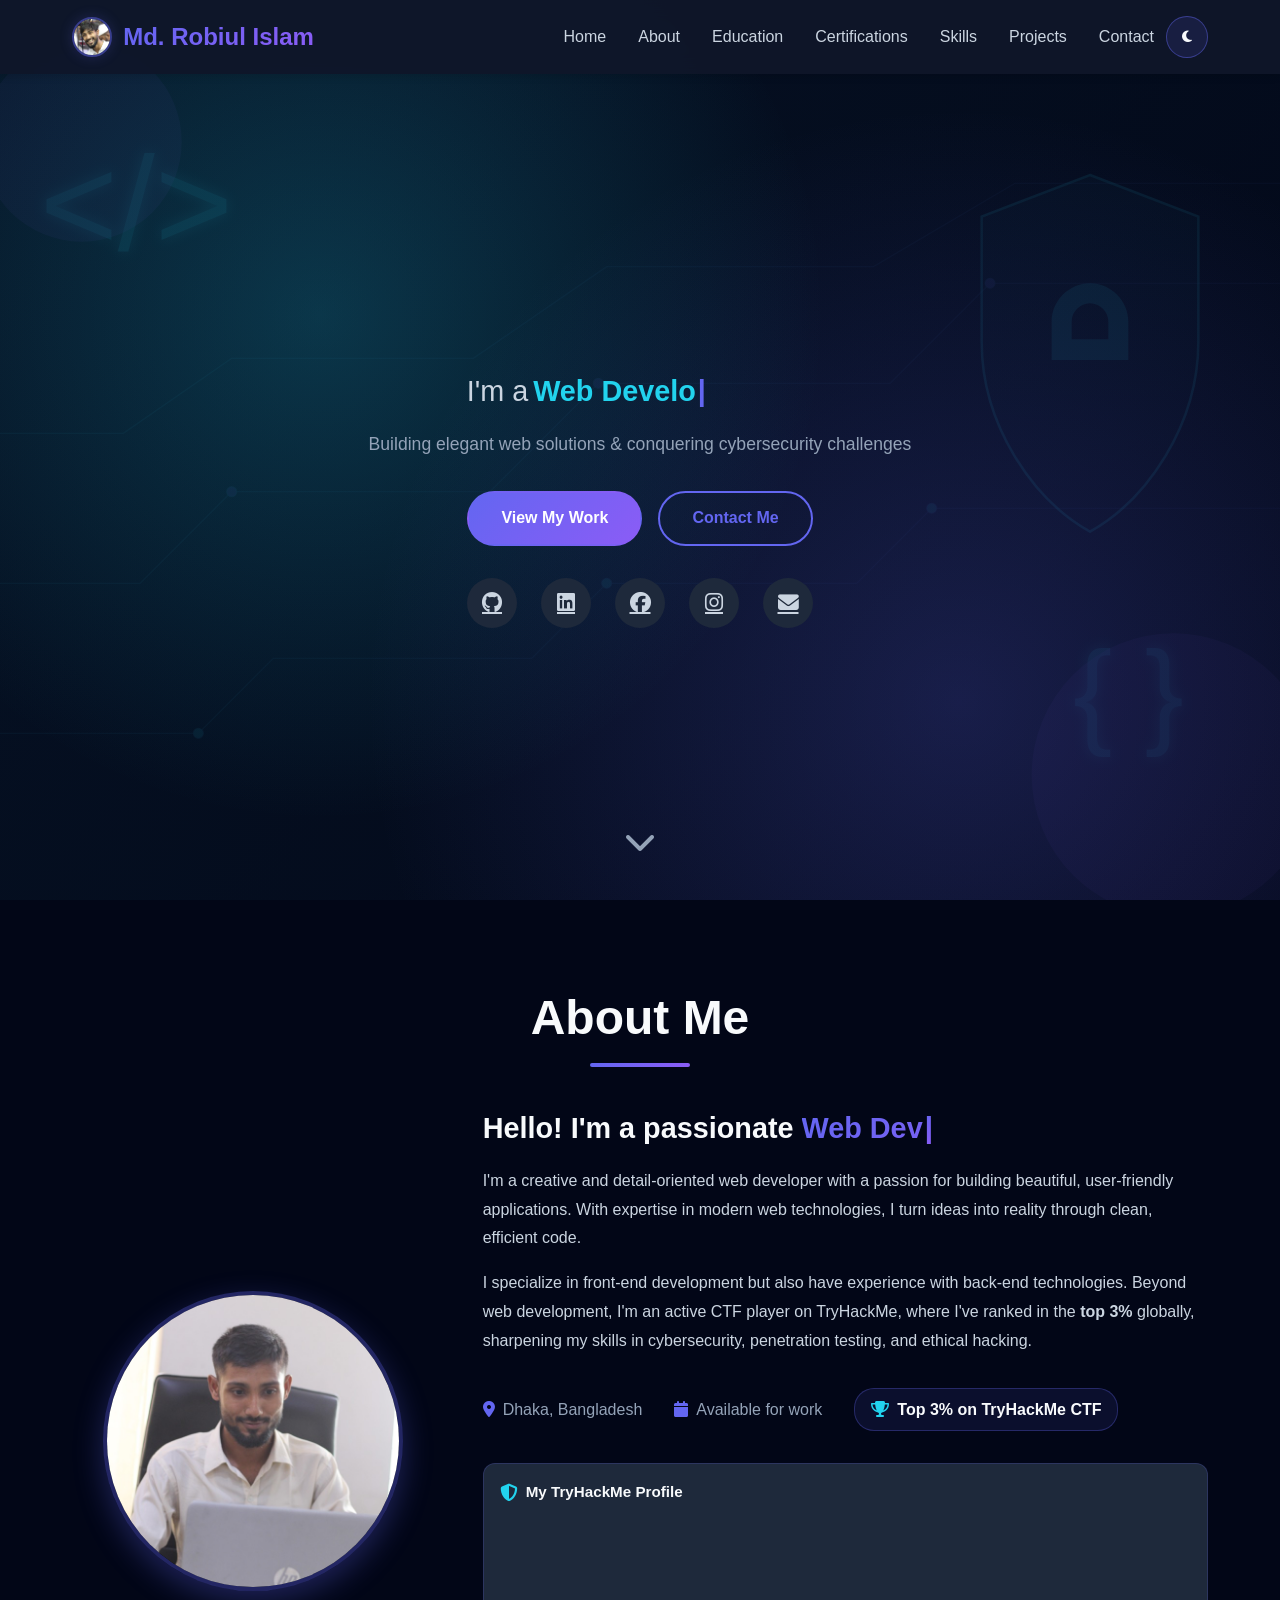
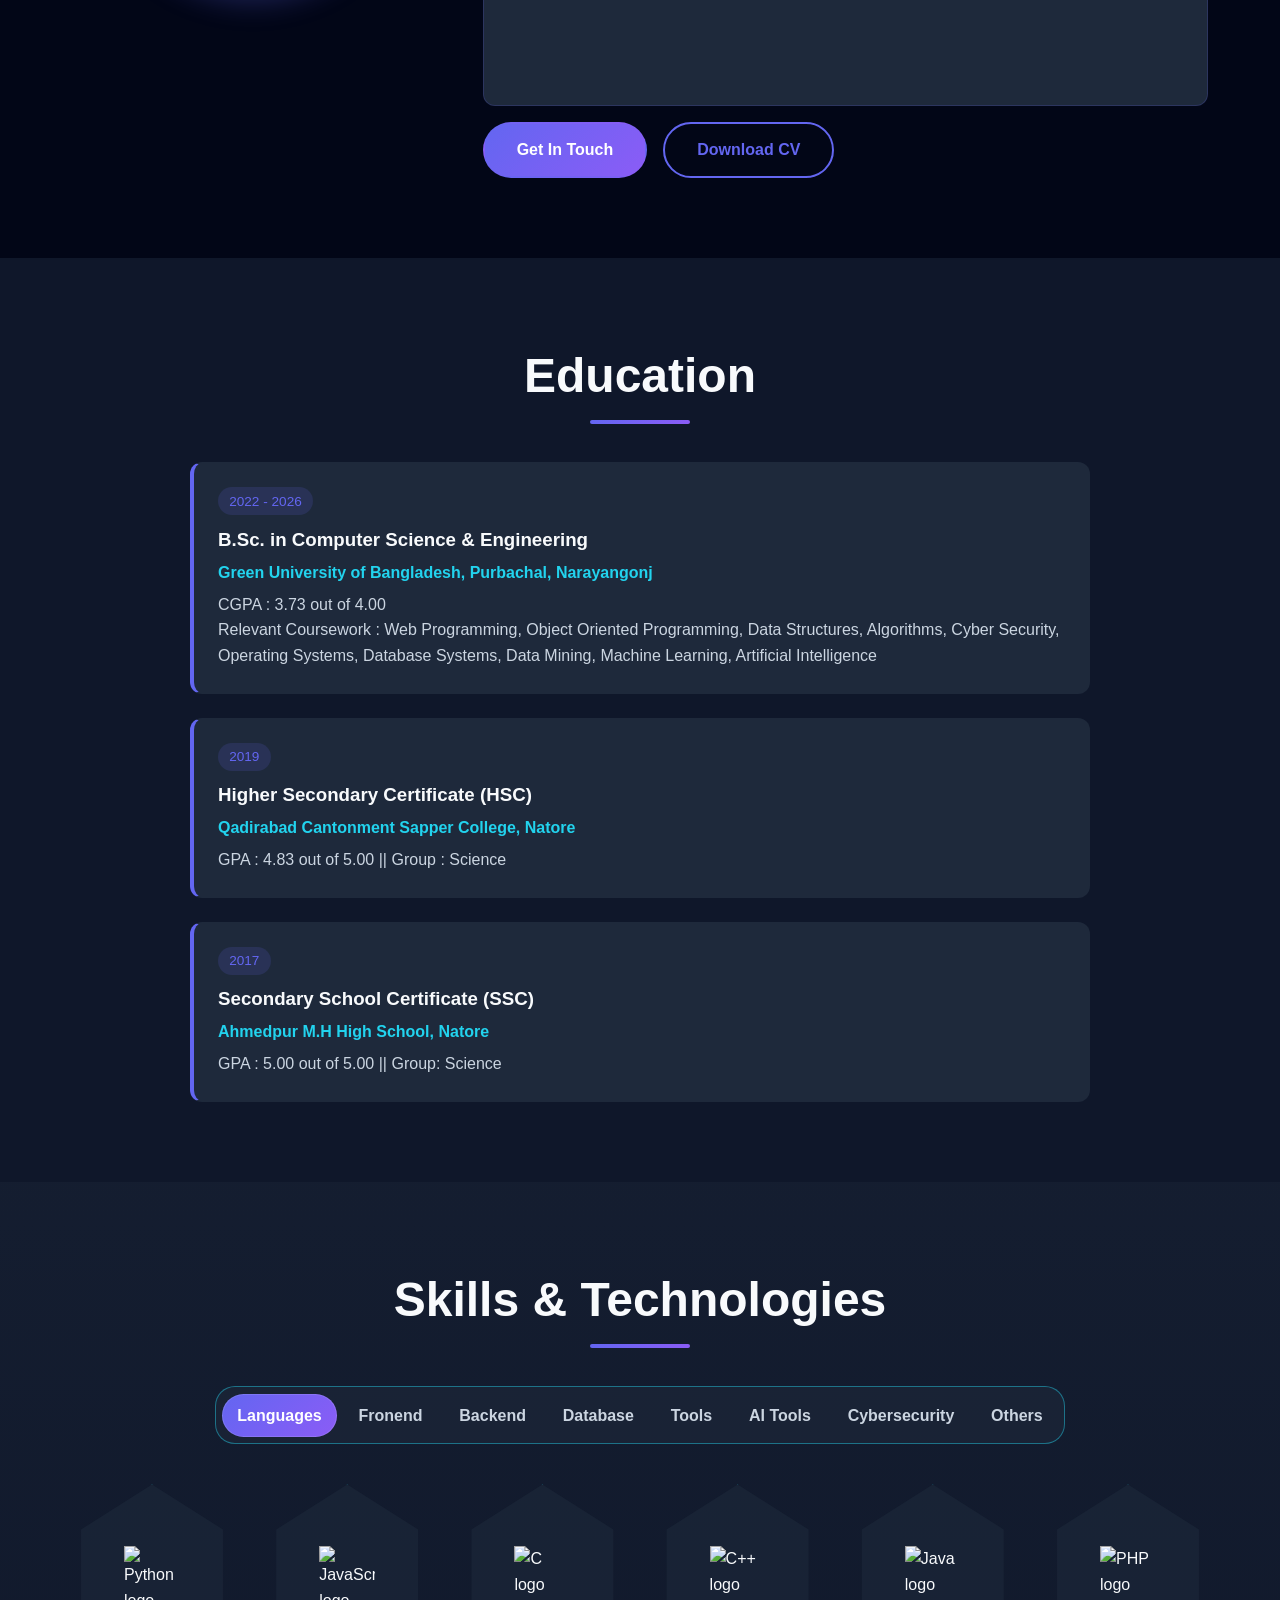
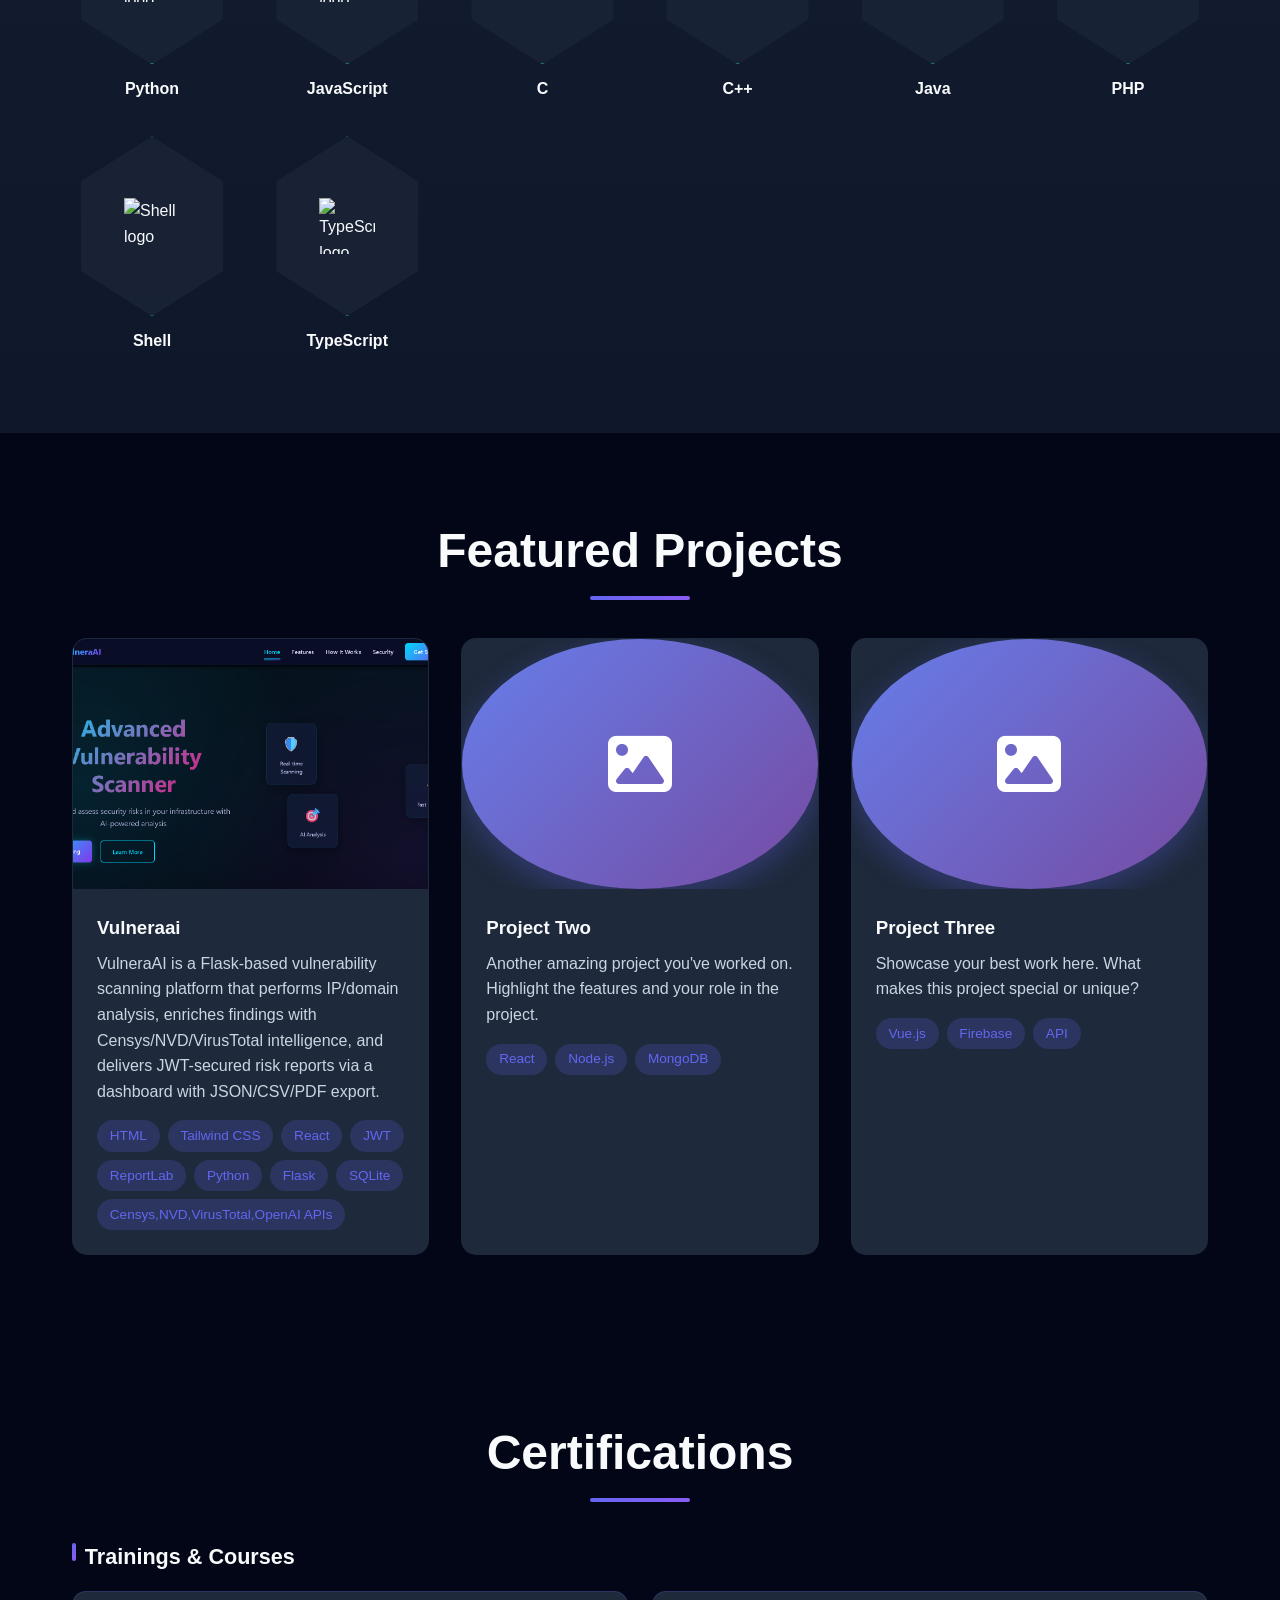
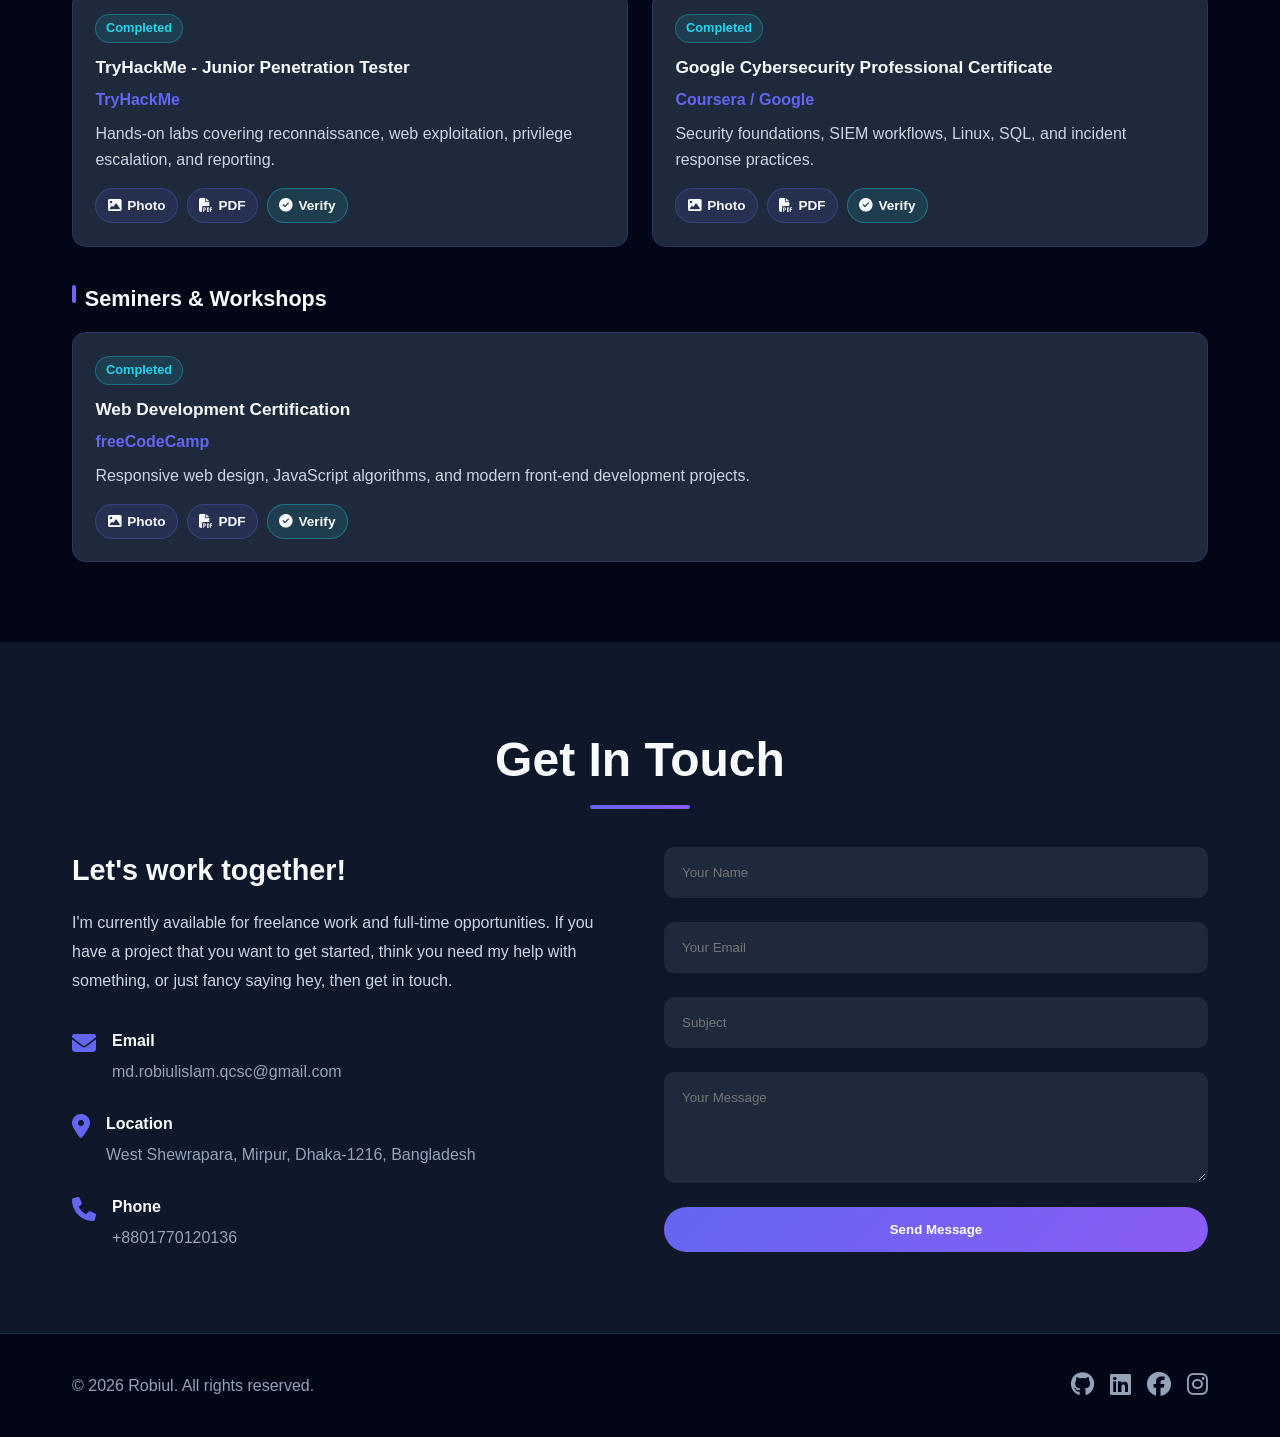
==== commit c0ff9ed5: "Add navbar avatar and update favicon integration" ====
--- a/index.html
+++ b/index.html
@@ -5,6 +5,7 @@
   <meta name="viewport" content="width=device-width, initial-scale=1.0">
   <meta name="description" content="Portfolio - Web Developer & Designer">
   <title>Md. Robiul Islam's Portfolio</title>
+  <link rel="icon" type="image/jpeg" href="images/fav.jpg">
   <link rel="stylesheet" href="styles.css">
   <link rel="stylesheet" href="https://cdnjs.cloudflare.com/ajax/libs/font-awesome/6.4.0/css/all.min.css">
 </head>
@@ -13,6 +14,7 @@
   <nav class="navbar">
     <div class="container">
       <div class="logo">
+        <img src="images/fav.jpg" alt="Md. Robiul Islam profile" class="logo-avatar">
         <h2>Md. Robiul Islam</h2>
       </div>
       <ul class="nav-menu">
--- a/styles.css
+++ b/styles.css
@@ -72,12 +72,28 @@
   align-items: center;
 }
 
+.logo {
+  display: flex;
+  align-items: center;
+  gap: 0.7rem;
+}
+
+.logo-avatar {
+  width: 40px;
+  height: 40px;
+  border-radius: 50%;
+  object-fit: cover;
+  border: 2px solid rgba(99, 102, 241, 0.5);
+  box-shadow: 0 0 14px rgba(99, 102, 241, 0.2);
+}
+
 .logo h2 {
   background: var(--gradient);
   -webkit-background-clip: text;
   -webkit-text-fill-color: transparent;
   background-clip: text;
   font-size: 1.5rem;
+  margin: 0;
 }
 
 .nav-menu {
@@ -1049,6 +1065,15 @@
   .theme-toggle {
     margin-left: auto;
     margin-right: 1rem;
+  }
+
+  .logo-avatar {
+    width: 34px;
+    height: 34px;
+  }
+
+  .logo h2 {
+    font-size: 1.2rem;
   }
 
   .nav-menu {
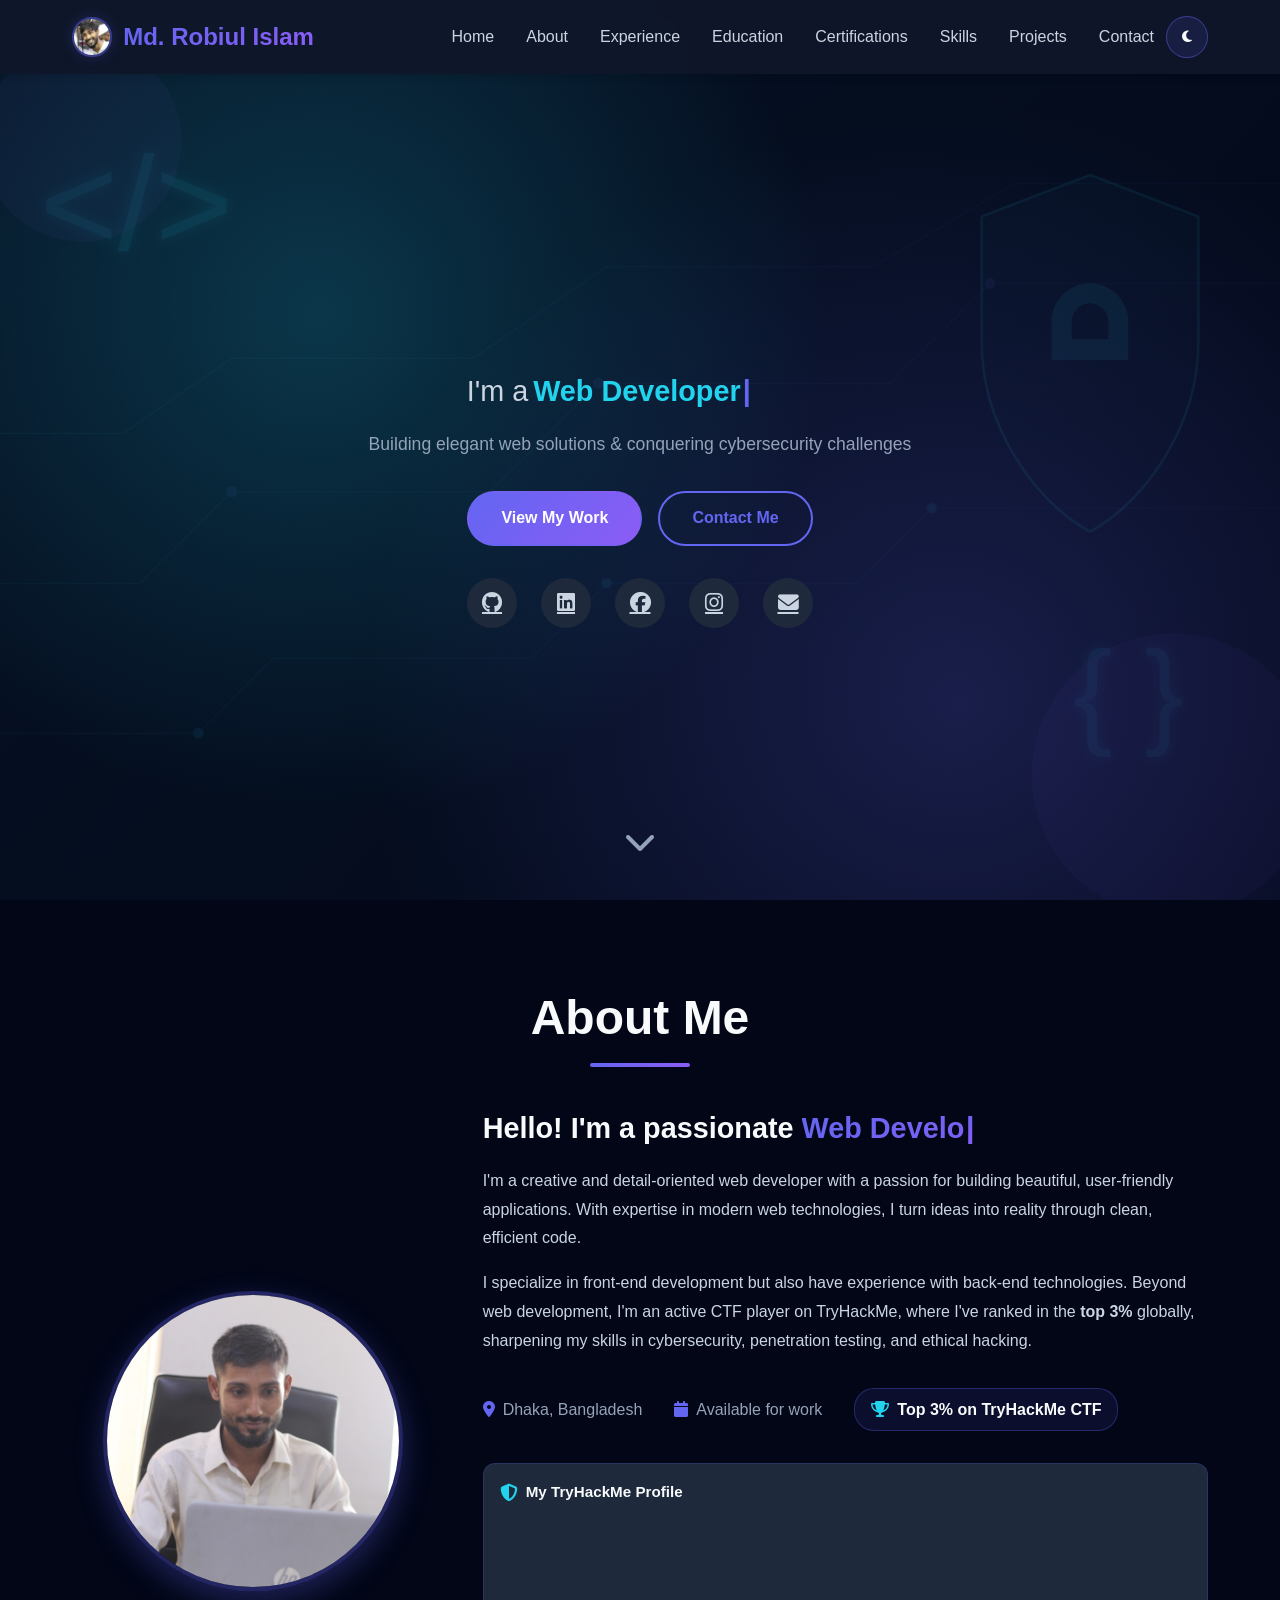
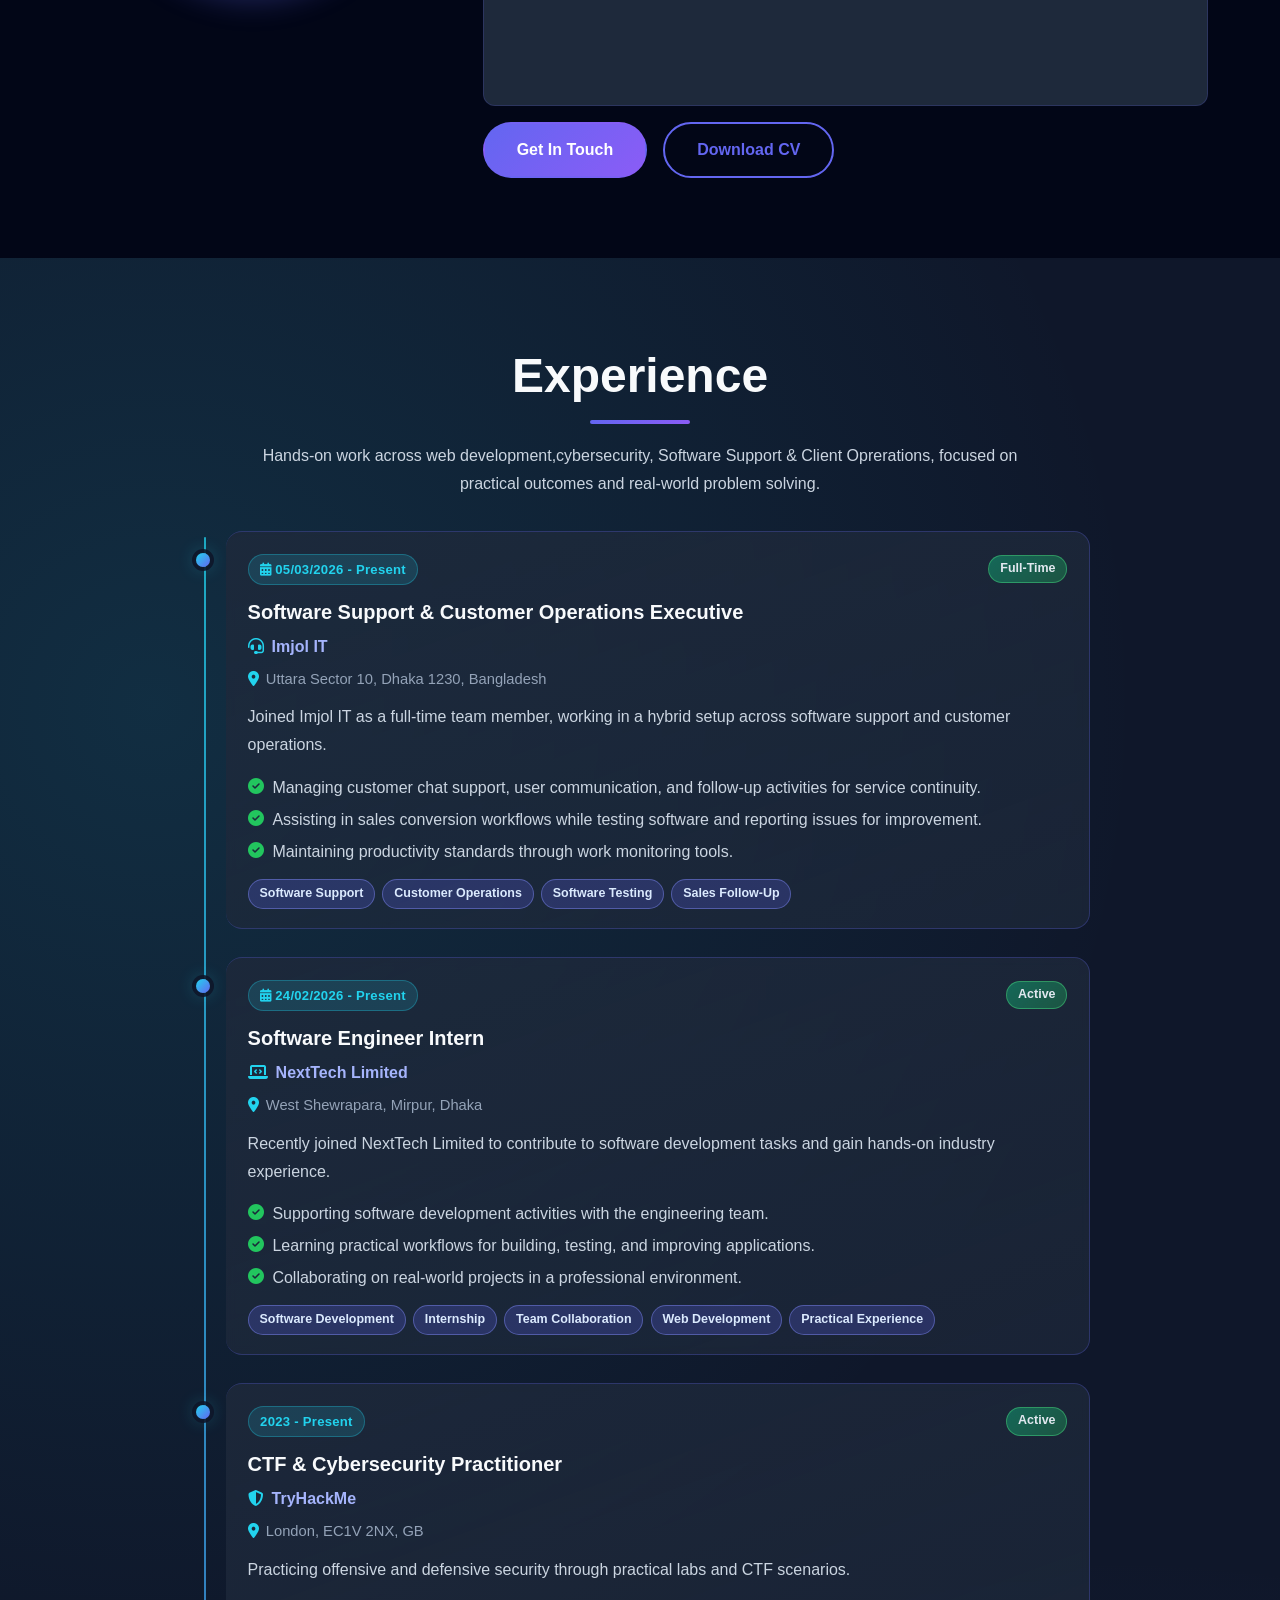
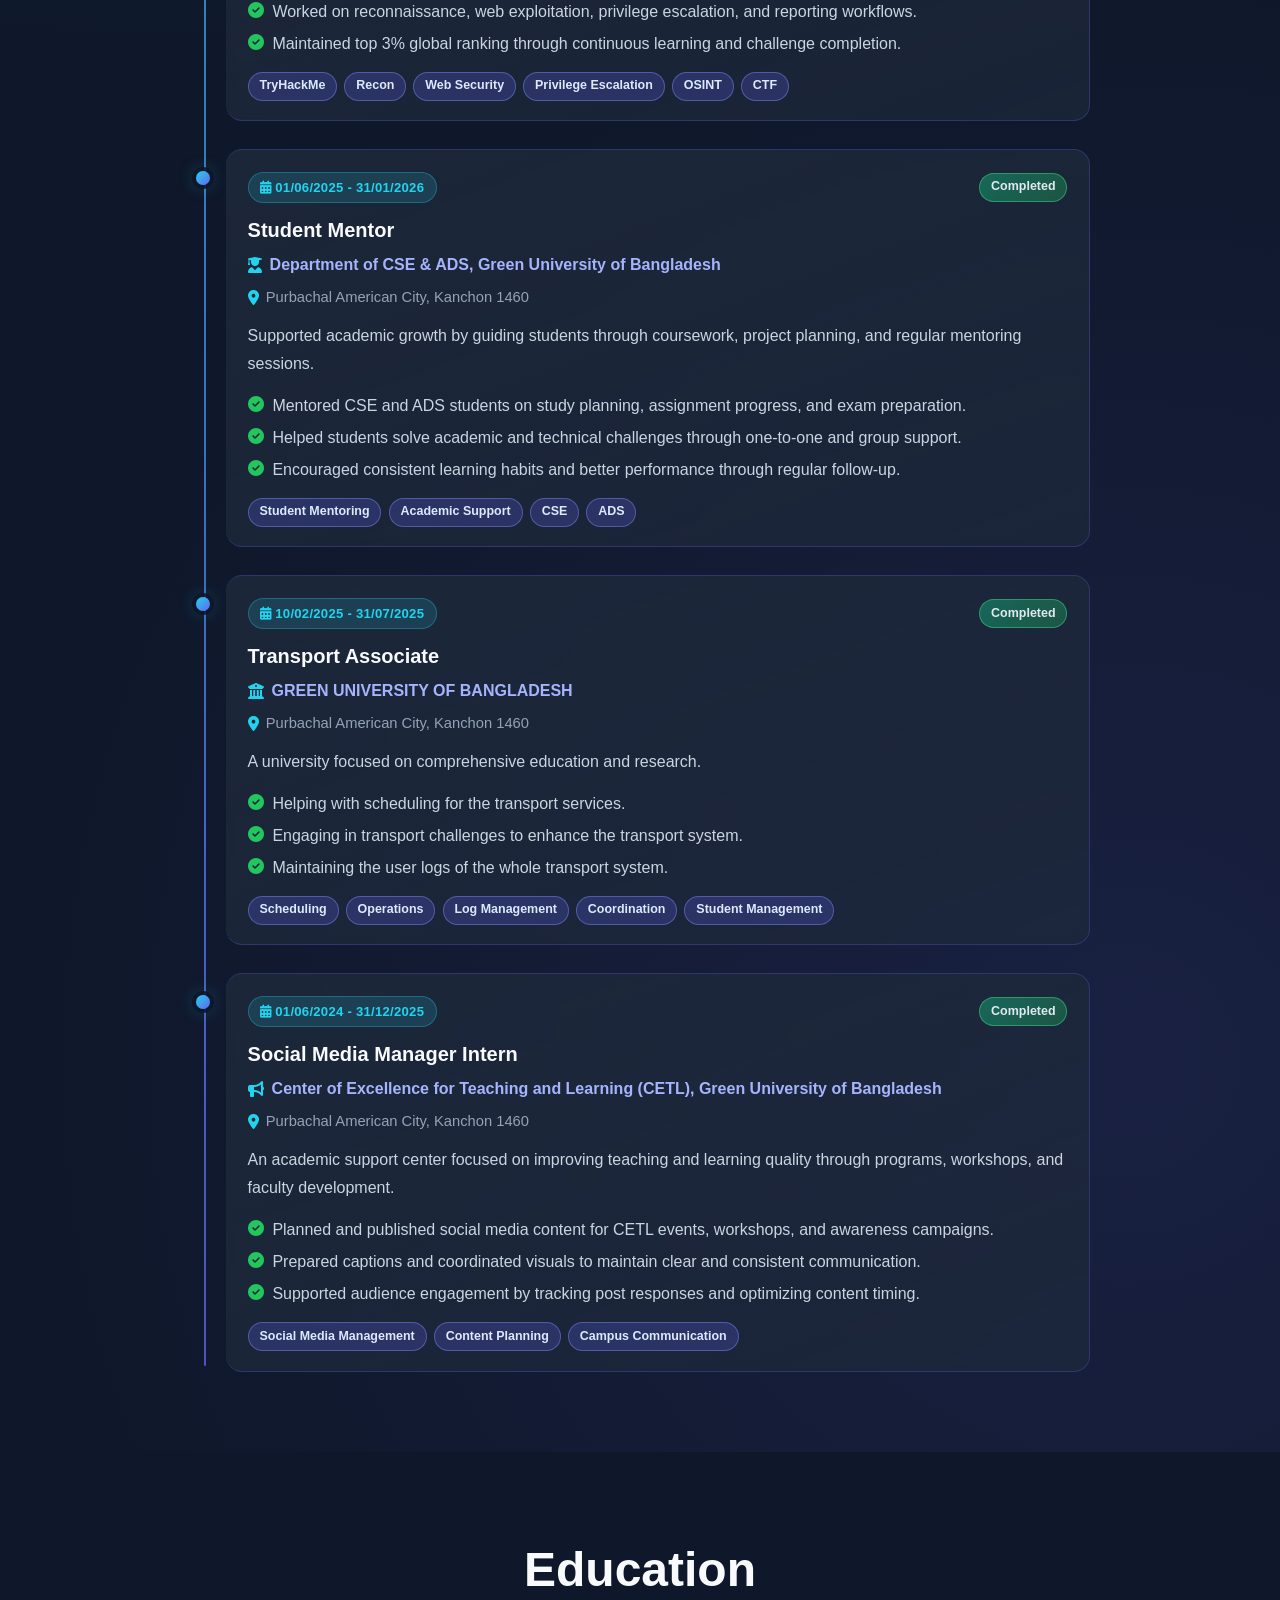
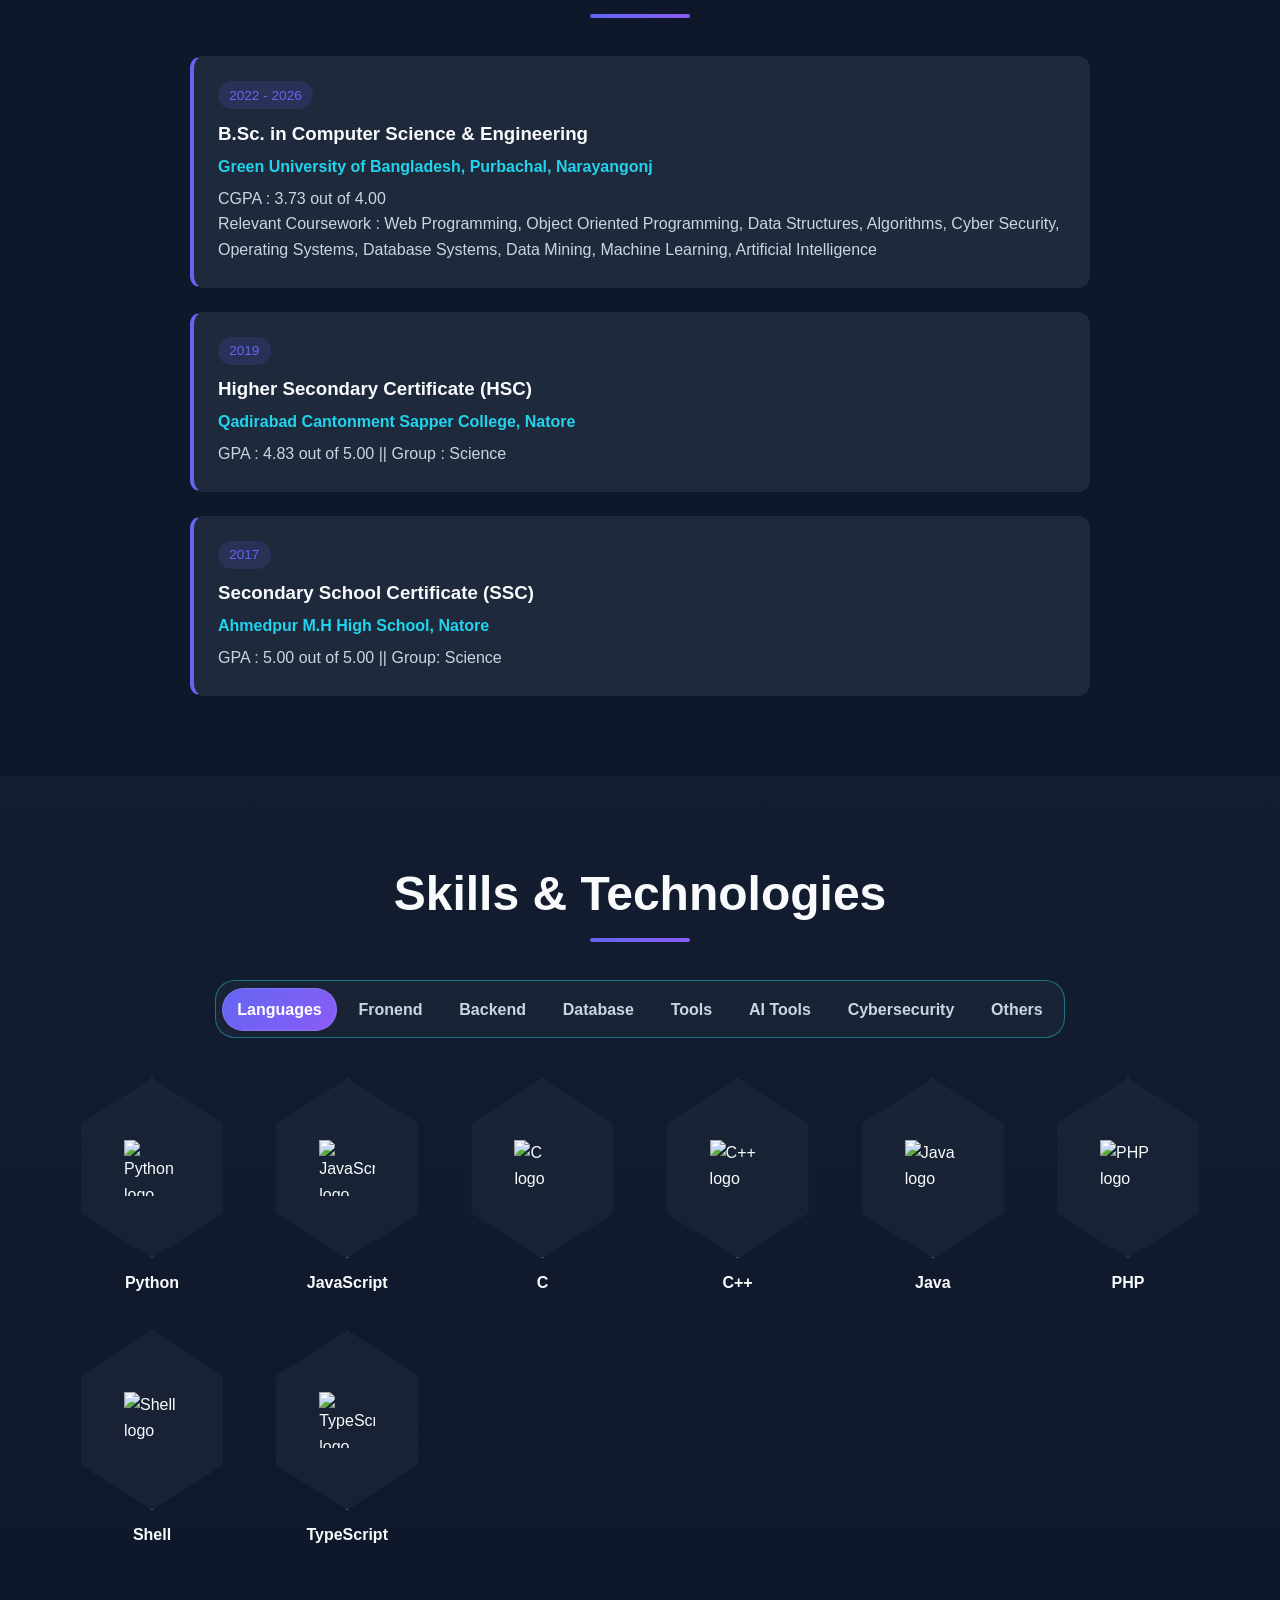
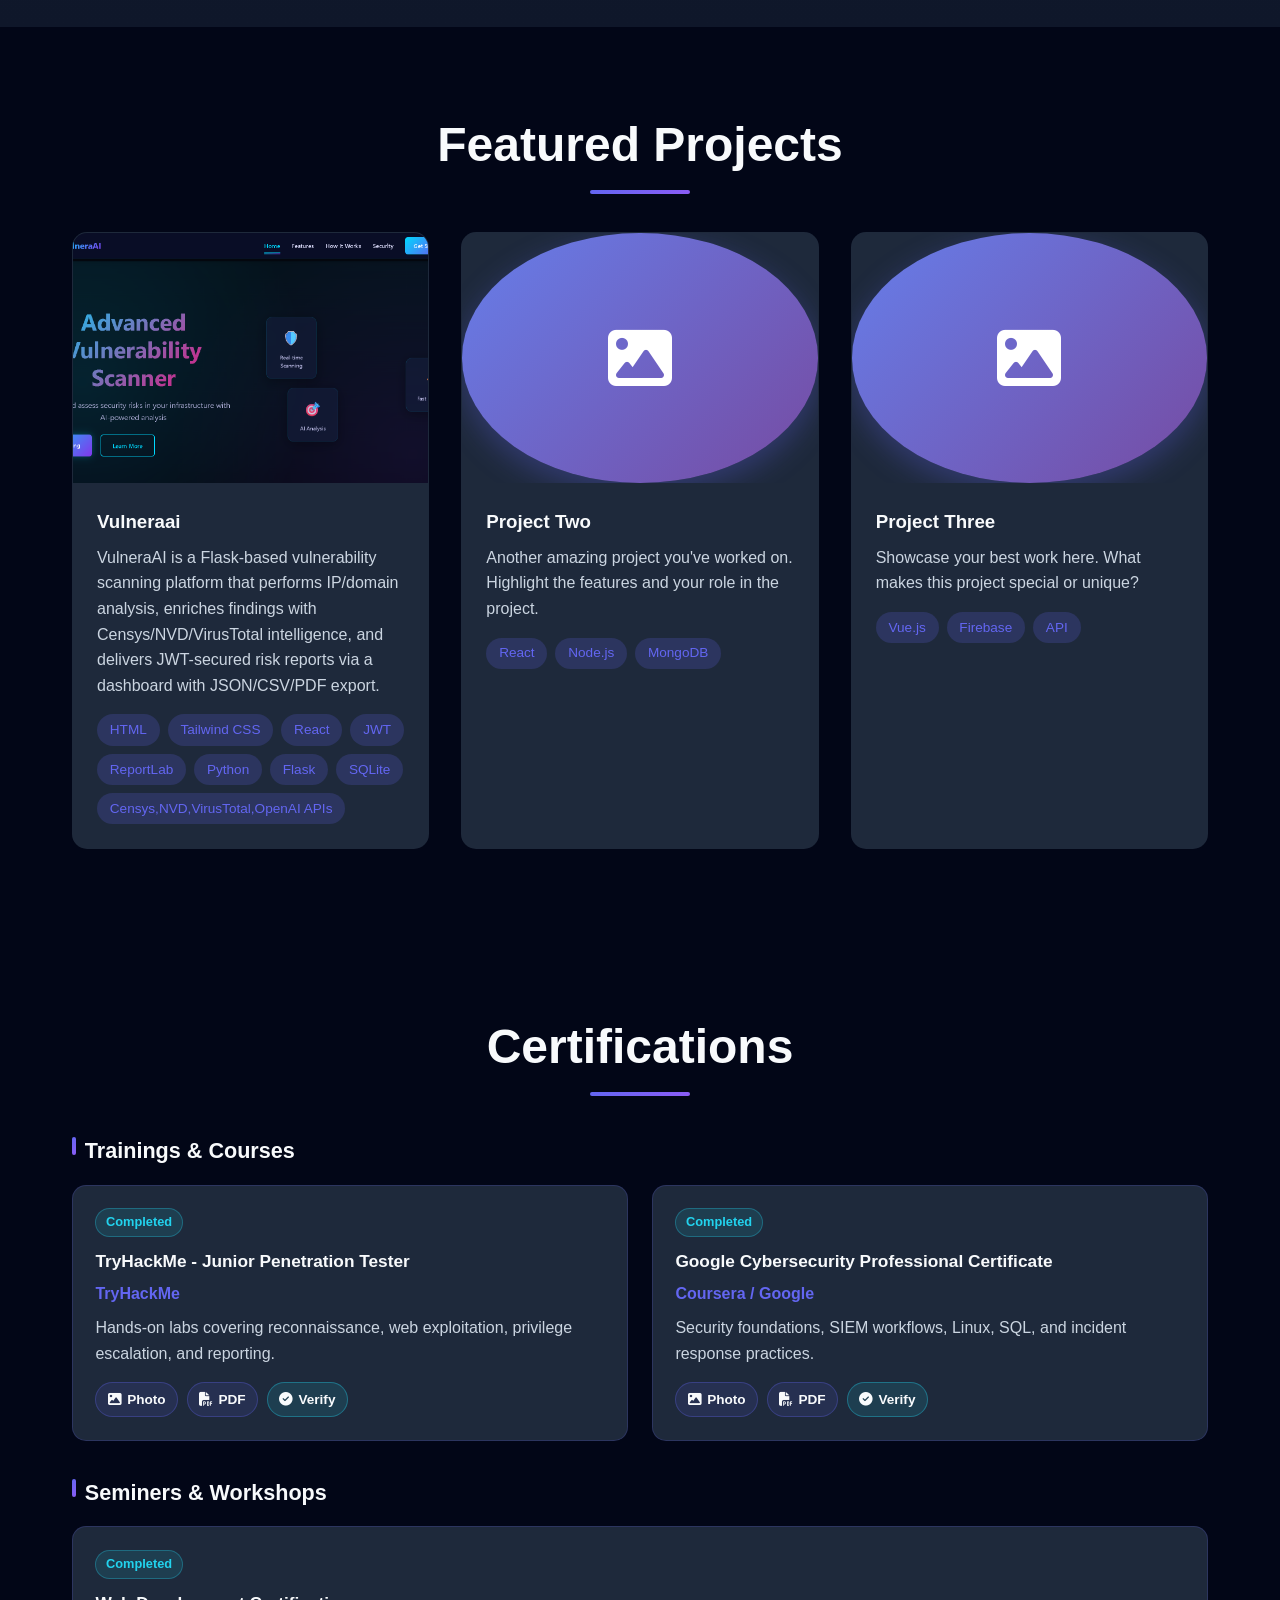
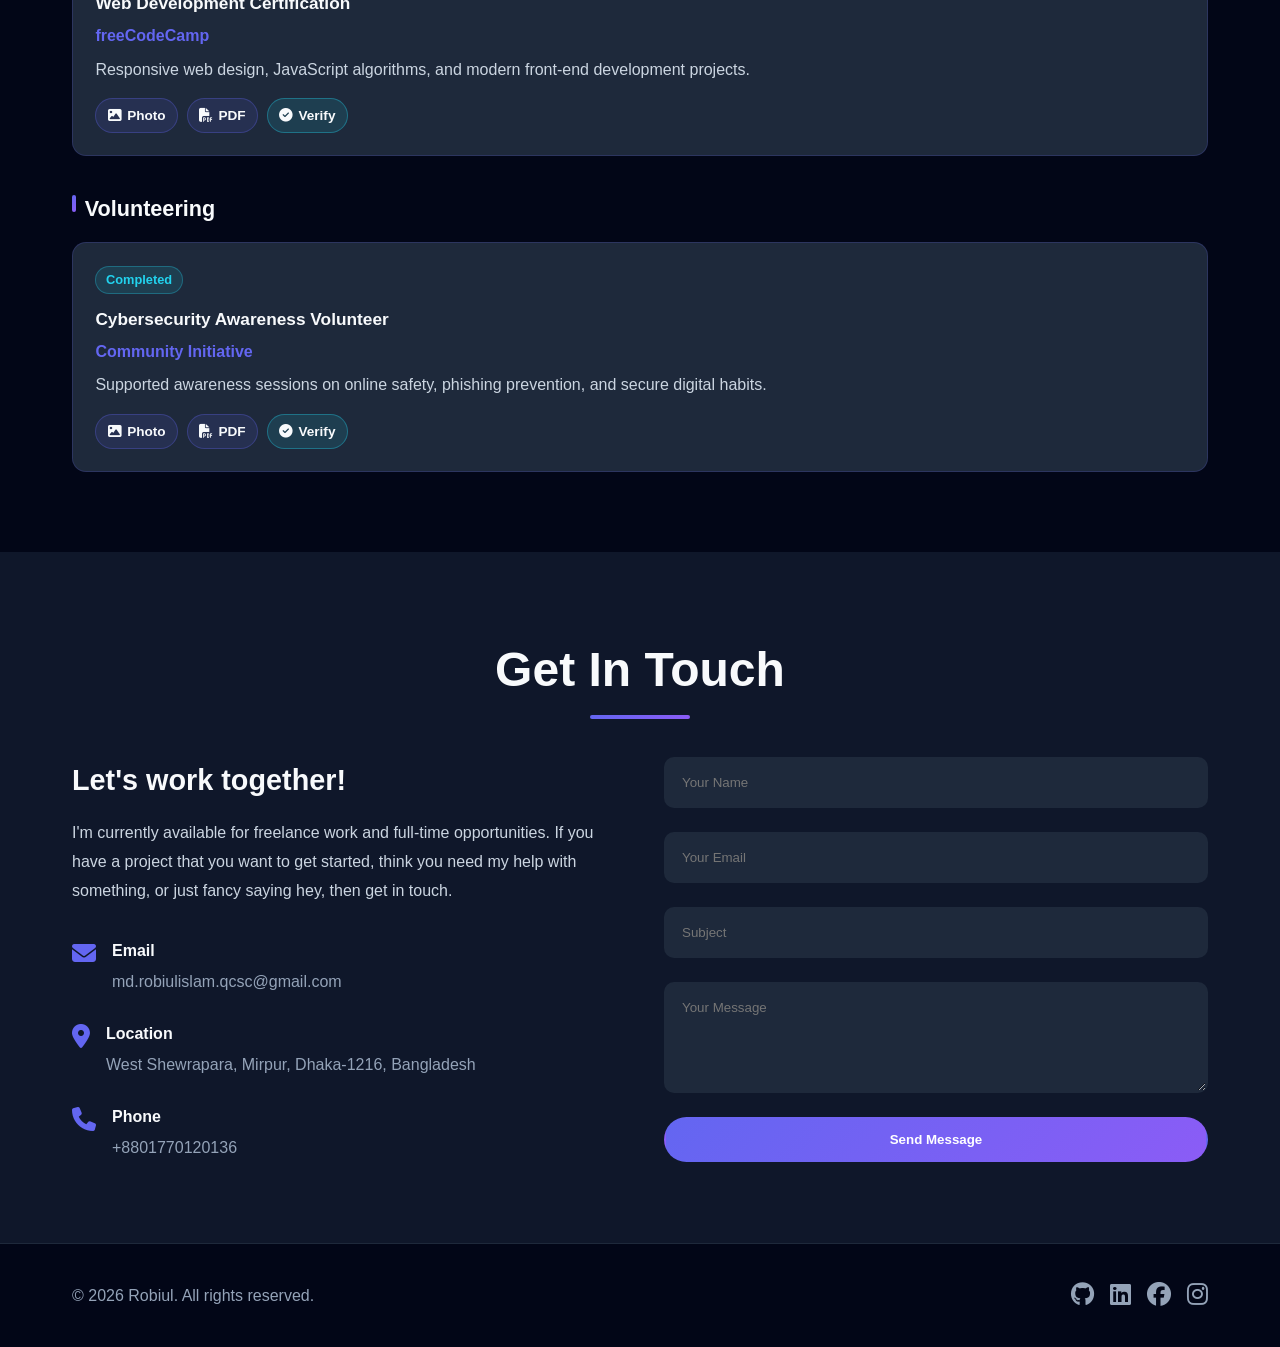
==== commit 679829a2: "Update experience section with new roles and details" ====
--- a/index.html
+++ b/index.html
@@ -20,6 +20,7 @@
       <ul class="nav-menu">
         <li><a href="#home" class="nav-link">Home</a></li>
         <li><a href="#about" class="nav-link">About</a></li>
+        <li><a href="#experience" class="nav-link">Experience</a></li>
         <li><a href="#education" class="nav-link">Education</a></li>
         <li><a href="#certifications" class="nav-link">Certifications</a></li>
         <li><a href="#skills" class="nav-link">Skills</a></li>
@@ -116,6 +117,148 @@
     </div>
   </section>
 
+  <!-- Experience Section -->
+  <section id="experience" class="experience">
+    <div class="container">
+      <h2 class="section-title">Experience</h2>
+      <p class="experience-intro">Hands-on work across web development,cybersecurity, Software Support & Client Oprerations, focused on practical outcomes and real-world problem solving.</p>
+      <div class="experience-list">
+        <article class="experience-item">
+          <div class="experience-item-head">
+            <span class="experience-year"><i class="fas fa-calendar-days"></i> 05/03/2026 - Present</span>
+            <span class="experience-status">Full-Time</span>
+          </div>
+          <h3>Software Support & Customer Operations Executive</h3>
+          <p class="experience-company"><i class="fas fa-headset"></i> Imjol IT</p>
+          <p class="experience-meta"><i class="fas fa-location-dot"></i> Uttara Sector 10, Dhaka 1230, Bangladesh</p>
+          <p class="experience-details">Joined Imjol IT as a full-time team member, working in a hybrid setup across software support and customer operations.</p>
+          <ul class="experience-highlights">
+            <li><i class="fas fa-circle-check" aria-hidden="true"></i><span>Managing customer chat support, user communication, and follow-up activities for service continuity.</span></li>
+            <li><i class="fas fa-circle-check" aria-hidden="true"></i><span>Assisting in sales conversion workflows while testing software and reporting issues for improvement.</span></li>
+            <li><i class="fas fa-circle-check" aria-hidden="true"></i><span>Maintaining productivity standards through work monitoring tools.</span></li>
+          </ul>
+          <div class="experience-stack" aria-label="Tools and technologies used">
+            <span>Software Support</span>
+            <span>Customer Operations</span>
+            <span>Software Testing</span>
+            <span>Sales Follow-Up</span>
+          </div>
+        </article>
+        
+        <article class="experience-item">
+          <div class="experience-item-head">
+            <span class="experience-year"><i class="fas fa-calendar-days"></i> 24/02/2026 - Present</span>
+            <span class="experience-status">Active</span>
+          </div>
+          <h3>Software Engineer Intern</h3>
+          <p class="experience-company"><i class="fas fa-laptop-code"></i> NextTech Limited</p>
+          <p class="experience-meta"><i class="fas fa-location-dot"></i> West Shewrapara, Mirpur, Dhaka</p>
+          <p class="experience-details">Recently joined NextTech Limited to contribute to software development tasks and gain hands-on industry experience.</p>
+          <ul class="experience-highlights">
+            <li><i class="fas fa-circle-check" aria-hidden="true"></i><span>Supporting software development activities with the engineering team.</span></li>
+            <li><i class="fas fa-circle-check" aria-hidden="true"></i><span>Learning practical workflows for building, testing, and improving applications.</span></li>
+            <li><i class="fas fa-circle-check" aria-hidden="true"></i><span>Collaborating on real-world projects in a professional environment.</span></li>
+          </ul>
+          <div class="experience-stack" aria-label="Tools and technologies used">
+            <span>Software Development</span>
+            <span>Internship</span>
+            <span>Team Collaboration</span>
+            <span>Web Development</span>
+            <span>Practical Experience</span>
+          </div>
+        </article>
+        
+        <article class="experience-item">
+          <div class="experience-item-head">
+            <span class="experience-year">2023 - Present</span>
+            <span class="experience-status">Active</span>
+          </div>
+          <h3>CTF & Cybersecurity Practitioner</h3>
+          <p class="experience-company"><i class="fas fa-shield-halved"></i> TryHackMe</p>
+          <p class="experience-meta"><i class="fas fa-location-dot"></i> London, EC1V 2NX, GB</p>
+          <p class="experience-details">Practicing offensive and defensive security through practical labs and CTF scenarios.</p>
+          <ul class="experience-highlights">
+            <li><i class="fas fa-circle-check" aria-hidden="true"></i><span>Worked on reconnaissance, web exploitation, privilege escalation, and reporting workflows.</span></li>
+            <li><i class="fas fa-circle-check" aria-hidden="true"></i><span>Maintained top 3% global ranking through continuous learning and challenge completion.</span></li>
+          </ul>
+          <div class="experience-stack" aria-label="Tools and technologies used">
+            <span>TryHackMe</span>
+            <span>Recon</span>
+            <span>Web Security</span>
+            <span>Privilege Escalation</span>
+            <span>OSINT</span>
+            <span>CTF</span>
+          </div>
+        </article>
+        <article class="experience-item">
+          <div class="experience-item-head">
+            <span class="experience-year"><i class="fas fa-calendar-days"></i> 01/06/2025 - 31/01/2026</span>
+            <span class="experience-status">Completed</span>
+          </div>
+          <h3>Student Mentor</h3>
+          <p class="experience-company"><i class="fas fa-user-graduate"></i> Department of CSE & ADS, Green University of Bangladesh</p>
+          <p class="experience-meta"><i class="fas fa-location-dot"></i> Purbachal American City, Kanchon 1460</p>
+          <p class="experience-details">Supported academic growth by guiding students through coursework, project planning, and regular mentoring sessions.</p>
+          <ul class="experience-highlights">
+            <li><i class="fas fa-circle-check" aria-hidden="true"></i><span>Mentored CSE and ADS students on study planning, assignment progress, and exam preparation.</span></li>
+            <li><i class="fas fa-circle-check" aria-hidden="true"></i><span>Helped students solve academic and technical challenges through one-to-one and group support.</span></li>
+            <li><i class="fas fa-circle-check" aria-hidden="true"></i><span>Encouraged consistent learning habits and better performance through regular follow-up.</span></li>
+          </ul>
+          <div class="experience-stack" aria-label="Tools and technologies used">
+            <span>Student Mentoring</span>
+            <span>Academic Support</span>
+            <span>CSE</span>
+            <span>ADS</span>
+          </div>
+        </article>
+
+         <article class="experience-item">
+          <div class="experience-item-head">
+            <span class="experience-year"><i class="fas fa-calendar-days"></i> 10/02/2025 - 31/07/2025</span>
+            <span class="experience-status">Completed</span>
+          </div>
+          <h3>Transport Associate</h3>
+          <p class="experience-company"><i class="fas fa-building-columns"></i> GREEN UNIVERSITY OF BANGLADESH</p>
+          <p class="experience-meta"><i class="fas fa-location-dot"></i> Purbachal American City, Kanchon 1460</p>
+          <p class="experience-details">A university focused on comprehensive education and research.</p>
+          <ul class="experience-highlights">
+            <li><i class="fas fa-circle-check" aria-hidden="true"></i><span>Helping with scheduling for the transport services.</span></li>
+            <li><i class="fas fa-circle-check" aria-hidden="true"></i><span>Engaging in transport challenges to enhance the transport system.</span></li>
+            <li><i class="fas fa-circle-check" aria-hidden="true"></i><span>Maintaining the user logs of the whole transport system.</span></li>
+          </ul>
+          <div class="experience-stack" aria-label="Tools and technologies used">
+            <span>Scheduling</span>
+            <span>Operations</span>
+            <span>Log Management</span>
+            <span>Coordination</span>
+            <span>Student Management</span>
+          </div>
+        </article>
+
+        <article class="experience-item">
+          <div class="experience-item-head">
+            <span class="experience-year"><i class="fas fa-calendar-days"></i> 01/06/2024 - 31/12/2025</span>
+            <span class="experience-status">Completed</span>
+          </div>
+          <h3>Social Media Manager Intern</h3>
+          <p class="experience-company"><i class="fas fa-bullhorn"></i> Center of Excellence for Teaching and Learning (CETL), Green University of Bangladesh</p>
+          <p class="experience-meta"><i class="fas fa-location-dot"></i> Purbachal American City, Kanchon 1460</p>
+          <p class="experience-details">An academic support center focused on improving teaching and learning quality through programs, workshops, and faculty development.</p>
+          <ul class="experience-highlights">
+            <li><i class="fas fa-circle-check" aria-hidden="true"></i><span>Planned and published social media content for CETL events, workshops, and awareness campaigns.</span></li>
+            <li><i class="fas fa-circle-check" aria-hidden="true"></i><span>Prepared captions and coordinated visuals to maintain clear and consistent communication.</span></li>
+            <li><i class="fas fa-circle-check" aria-hidden="true"></i><span>Supported audience engagement by tracking post responses and optimizing content timing.</span></li>
+          </ul>
+          <div class="experience-stack" aria-label="Tools and technologies used">
+            <span>Social Media Management</span>
+            <span>Content Planning</span>
+            <span>Campus Communication</span>
+          </div>
+        </article>
+      </div>
+    </div>
+  </section>
+
   <!-- Education Section -->
   <section id="education" class="education">
     <div class="container">
@@ -258,6 +401,10 @@
         <div class="skill-item hidden" data-category="tools">
           <div class="skill-hex"><img class="skill-logo" src="https://cdn.simpleicons.org/vercel/FFFFFF" alt="Vercel logo"></div>
           <p>Vercel</p>
+        </div>
+        <div class="skill-item hidden" data-category="tools">
+          <div class="skill-hex"><img class="skill-logo" src="https://cdn.simpleicons.org/netlify/00C7B7" alt="Netlify logo"></div>
+          <p>Netlify</p>
         </div>
         <div class="skill-item hidden" data-category="tools">
           <div class="skill-hex"><img class="skill-logo" src="https://cdn.jsdelivr.net/gh/devicons/devicon/icons/vscode/vscode-original.svg" alt="Vs Code logo"></div>
@@ -498,6 +645,23 @@
           </article>
         </div>
       </div>
+
+      <div class="certification-group">
+        <h3 class="certification-group-title">Volunteering</h3>
+        <div class="certifications-grid">
+          <article class="certification-item">
+            <span class="certification-badge">Completed</span>
+            <h3>Cybersecurity Awareness Volunteer</h3>
+            <p class="certification-meta">Community Initiative</p>
+            <p class="certification-details">Supported awareness sessions on online safety, phishing prevention, and secure digital habits.</p>
+            <div class="certification-actions">
+              <a href="#" class="certification-link" target="_blank" rel="noopener noreferrer"><i class="fas fa-image"></i> Photo</a>
+              <a href="#" class="certification-link" target="_blank" rel="noopener noreferrer"><i class="fas fa-file-pdf"></i> PDF</a>
+              <a href="#" class="certification-link verify" target="_blank" rel="noopener noreferrer"><i class="fas fa-circle-check"></i> Verify</a>
+            </div>
+          </article>
+        </div>
+      </div>
     </div>
   </section>
 
--- a/styles.css
+++ b/styles.css
@@ -170,7 +170,105 @@
 }
 
 body.light-mode .skills {
-  background: linear-gradient(180deg, rgba(233, 239, 247, 0.95), rgba(203, 214, 228, 0.95));
+  background: linear-gradient(180deg, #edf3fb 0%, #dbe5f3 100%);
+}
+
+body.light-mode .skills-tabs {
+  background: rgba(255, 255, 255, 0.78);
+  border-color: rgba(95, 125, 255, 0.35);
+  box-shadow: 0 6px 16px rgba(15, 23, 42, 0.08);
+}
+
+body.light-mode .skills-tab {
+  color: #2a3852;
+}
+
+body.light-mode .skills-tab:hover {
+  color: #132039;
+  background: rgba(95, 125, 255, 0.08);
+}
+
+body.light-mode .skills-tab.active {
+  color: #ffffff;
+  background: linear-gradient(135deg, #5865f2, #7c6bff);
+  box-shadow: 0 8px 18px rgba(88, 101, 242, 0.28);
+}
+
+body.light-mode .skill-hex {
+  background: linear-gradient(160deg, #f8fbff 0%, #e7eef8 100%);
+  border: 3px solid #7c3aed;
+  box-shadow: 0 8px 18px rgba(15, 23, 42, 0.1);
+}
+
+body.light-mode .skill-hex i {
+  color: #5064d9;
+}
+
+body.light-mode .skill-item p {
+  color: #16233d;
+}
+
+/* White simpleicons need dark rendering on light backgrounds. */
+body.light-mode .skill-logo[alt="Vercel logo"],
+body.light-mode .skill-logo[alt="Copilot logo"] {
+  filter: brightness(0) saturate(100%);
+}
+
+body.light-mode .skill-item:hover .skill-hex {
+  border-color: #5b21b6;
+  box-shadow: 0 12px 24px rgba(88, 101, 242, 0.22);
+}
+
+body.light-mode .experience {
+  background:
+    radial-gradient(circle at 12% 16%, rgba(14, 165, 233, 0.13), transparent 38%),
+    radial-gradient(circle at 88% 86%, rgba(99, 102, 241, 0.1), transparent 42%),
+    #eaf1fb;
+}
+
+body.light-mode .experience-item {
+  background: linear-gradient(160deg, rgba(255, 255, 255, 0.96), rgba(241, 246, 255, 0.9));
+  border-color: rgba(99, 102, 241, 0.24);
+}
+
+body.light-mode .experience-item::before {
+  box-shadow: 0 0 0 4px #eaf1fb, 0 0 18px rgba(79, 70, 229, 0.24);
+}
+
+body.light-mode .experience-status {
+  color: #0f172a;
+}
+
+body.light-mode .experience-company {
+  color: #4f46e5;
+}
+
+body.light-mode .experience-stack span {
+  color: #1e293b;
+  background: rgba(99, 102, 241, 0.14);
+  border-color: rgba(79, 70, 229, 0.3);
+}
+
+body.light-mode .hero {
+  color: #f8fafc;
+}
+
+body.light-mode .hero .hero-subtitle,
+body.light-mode .hero .role-prefix {
+  color: #dbe7ff;
+}
+
+body.light-mode .hero .hero-description {
+  color: #b8c7df;
+}
+
+body.light-mode .hero .scroll-down a {
+  color: #dbe7ff;
+}
+
+body.light-mode .hero .social-links a {
+  background: rgba(15, 23, 42, 0.58);
+  color: #e7eefc;
 }
 
 /* ==================== */
@@ -549,6 +647,186 @@
   align-items: center;
   gap: 1rem;
   flex-wrap: wrap;
+}
+
+/* ==================== */
+/* Experience Section */
+/* ==================== */
+.experience {
+  padding: 5rem 0;
+  background:
+    radial-gradient(circle at 12% 16%, rgba(34, 211, 238, 0.12), transparent 38%),
+    radial-gradient(circle at 88% 86%, rgba(99, 102, 241, 0.12), transparent 42%),
+    var(--dark-bg);
+  position: relative;
+  overflow: hidden;
+}
+
+.experience-intro {
+  max-width: 760px;
+  margin: -1.3rem auto 2rem;
+  text-align: center;
+  color: var(--text-secondary);
+  line-height: 1.8;
+}
+
+.experience-list {
+  display: grid;
+  grid-template-columns: 1fr;
+  gap: 1.75rem;
+  max-width: 900px;
+  margin: 0 auto;
+  position: relative;
+  padding-left: 2.25rem;
+}
+
+.experience-list::before {
+  content: '';
+  position: absolute;
+  left: 0.85rem;
+  top: 0.35rem;
+  bottom: 0.35rem;
+  width: 2px;
+  background: linear-gradient(180deg, rgba(34, 211, 238, 0.75), rgba(99, 102, 241, 0.75));
+  border-radius: 2px;
+}
+
+.experience-item {
+  background: linear-gradient(160deg, rgba(30, 41, 59, 0.86), rgba(30, 41, 59, 0.7));
+  border: 1px solid rgba(99, 102, 241, 0.28);
+  border-left: none;
+  border-radius: 16px;
+  padding: 1.35rem 1.35rem 1.2rem;
+  transition: var(--transition);
+  position: relative;
+  -webkit-backdrop-filter: blur(4px);
+  backdrop-filter: blur(4px);
+}
+
+.experience-item::before {
+  content: '';
+  position: absolute;
+  left: -1.9rem;
+  top: 1.3rem;
+  width: 14px;
+  height: 14px;
+  border-radius: 50%;
+  background: linear-gradient(135deg, var(--accent), var(--primary-color));
+  box-shadow: 0 0 0 4px rgba(15, 23, 42, 0.9), 0 0 18px rgba(34, 211, 238, 0.45);
+}
+
+.experience-item:hover {
+  transform: translateY(-6px);
+  border-color: rgba(34, 211, 238, 0.55);
+  box-shadow: 0 14px 30px rgba(34, 211, 238, 0.14);
+}
+
+.experience-item-head {
+  display: flex;
+  align-items: center;
+  justify-content: space-between;
+  gap: 0.8rem;
+  margin-bottom: 0.7rem;
+}
+
+.experience-year {
+  display: inline-block;
+  margin-bottom: 0;
+  padding: 0.25rem 0.72rem;
+  border-radius: 20px;
+  font-size: 0.82rem;
+  font-weight: 700;
+  letter-spacing: 0.02em;
+  color: var(--accent);
+  background: rgba(34, 211, 238, 0.15);
+  border: 1px solid rgba(34, 211, 238, 0.3);
+}
+
+.experience-status {
+  padding: 0.2rem 0.68rem;
+  border-radius: 999px;
+  font-size: 0.78rem;
+  font-weight: 700;
+  color: #e2e8f0;
+  background: linear-gradient(135deg, rgba(16, 185, 129, 0.45), rgba(34, 197, 94, 0.3));
+  border: 1px solid rgba(74, 222, 128, 0.45);
+}
+
+.experience-item h3 {
+  color: var(--text-primary);
+  margin-bottom: 0.35rem;
+  font-size: 1.25rem;
+}
+
+.experience-company {
+  color: #a5b4fc;
+  font-weight: 600;
+  margin-bottom: 0.55rem;
+  display: flex;
+  align-items: center;
+  gap: 0.5rem;
+}
+
+.experience-company i {
+  color: var(--accent);
+}
+
+.experience-meta {
+  color: var(--text-muted);
+  font-size: 0.92rem;
+  display: flex;
+  align-items: center;
+  flex-wrap: wrap;
+  gap: 0.45rem;
+  margin-bottom: 0.75rem;
+}
+
+.experience-meta i {
+  color: var(--accent);
+}
+
+.experience-details {
+  color: var(--text-secondary);
+  margin-bottom: 0.95rem;
+  line-height: 1.75;
+}
+
+.experience-highlights {
+  margin-left: 0;
+  list-style: none;
+  color: var(--text-secondary);
+}
+
+.experience-highlights li {
+  display: flex;
+  align-items: flex-start;
+  gap: 0.55rem;
+}
+
+.experience-highlights li i {
+  margin-top: 0.2rem;
+  color: #22c55e;
+}
+
+.experience-highlights li + li {
+  margin-top: 0.4rem;
+}
+
+.experience-stack {
+  margin-top: 0.95rem;
+  display: flex;
+  flex-wrap: wrap;
+  gap: 0.45rem;
+}
+
+.experience-stack span {
+  font-size: 0.78rem;
+  font-weight: 600;
+  color: #dbeafe;
+  background: rgba(99, 102, 241, 0.24);
+  border: 1px solid rgba(129, 140, 248, 0.45);
+  border-radius: 999px;
+  padding: 0.24rem 0.68rem;
 }
 
 /* ==================== */
@@ -1108,6 +1386,18 @@
     height: 220px;
   }
 
+  .experience-list {
+    padding-left: 1.8rem;
+  }
+
+  .experience-item::before {
+    left: -1.52rem;
+  }
+
+  .experience-item-head {
+    flex-wrap: wrap;
+  }
+
   .contact-content {
     grid-template-columns: 1fr;
   }
@@ -1155,6 +1445,18 @@
     grid-template-columns: 1fr;
   }
 
+  .experience-list {
+    padding-left: 0;
+  }
+
+  .experience-list::before {
+    display: none;
+  }
+
+  .experience-item::before {
+    display: none;
+  }
+
   .skills-tab {
     padding: 0.55rem 0.95rem;
     font-size: 0.9rem;
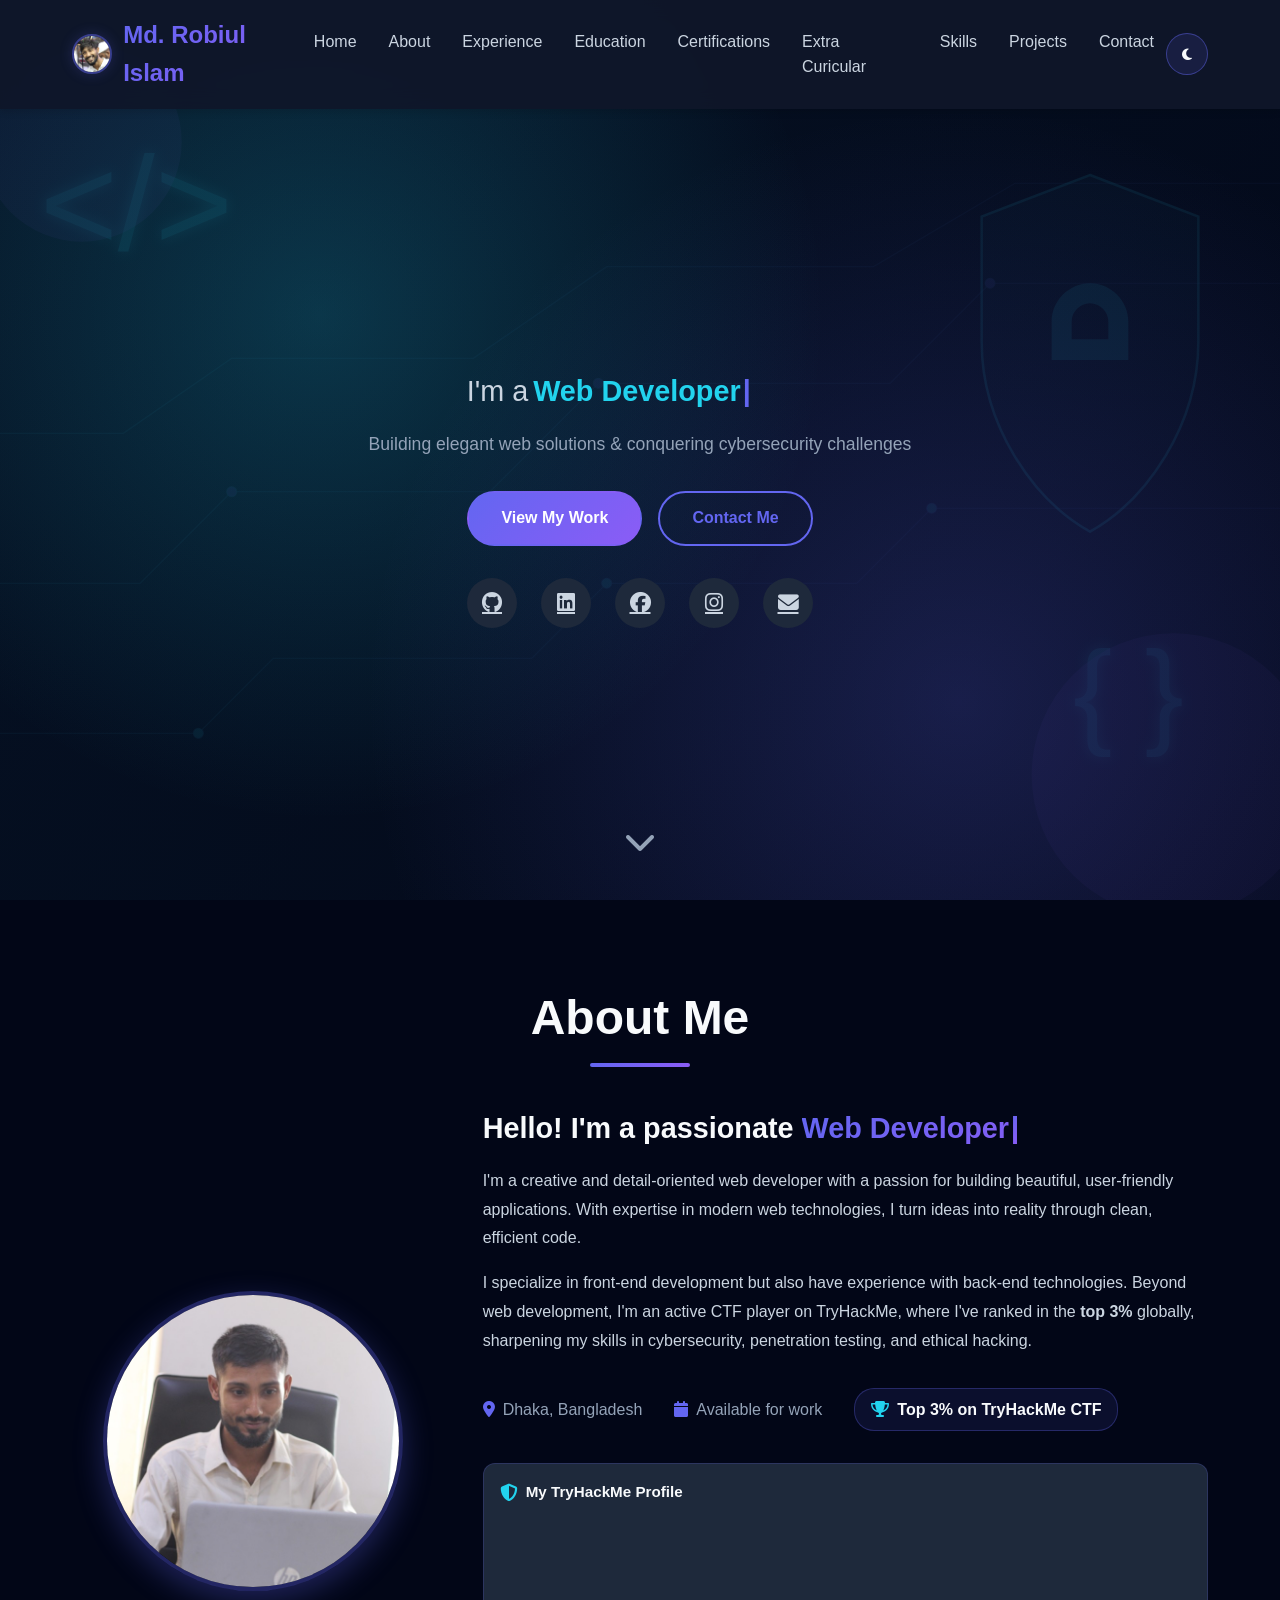
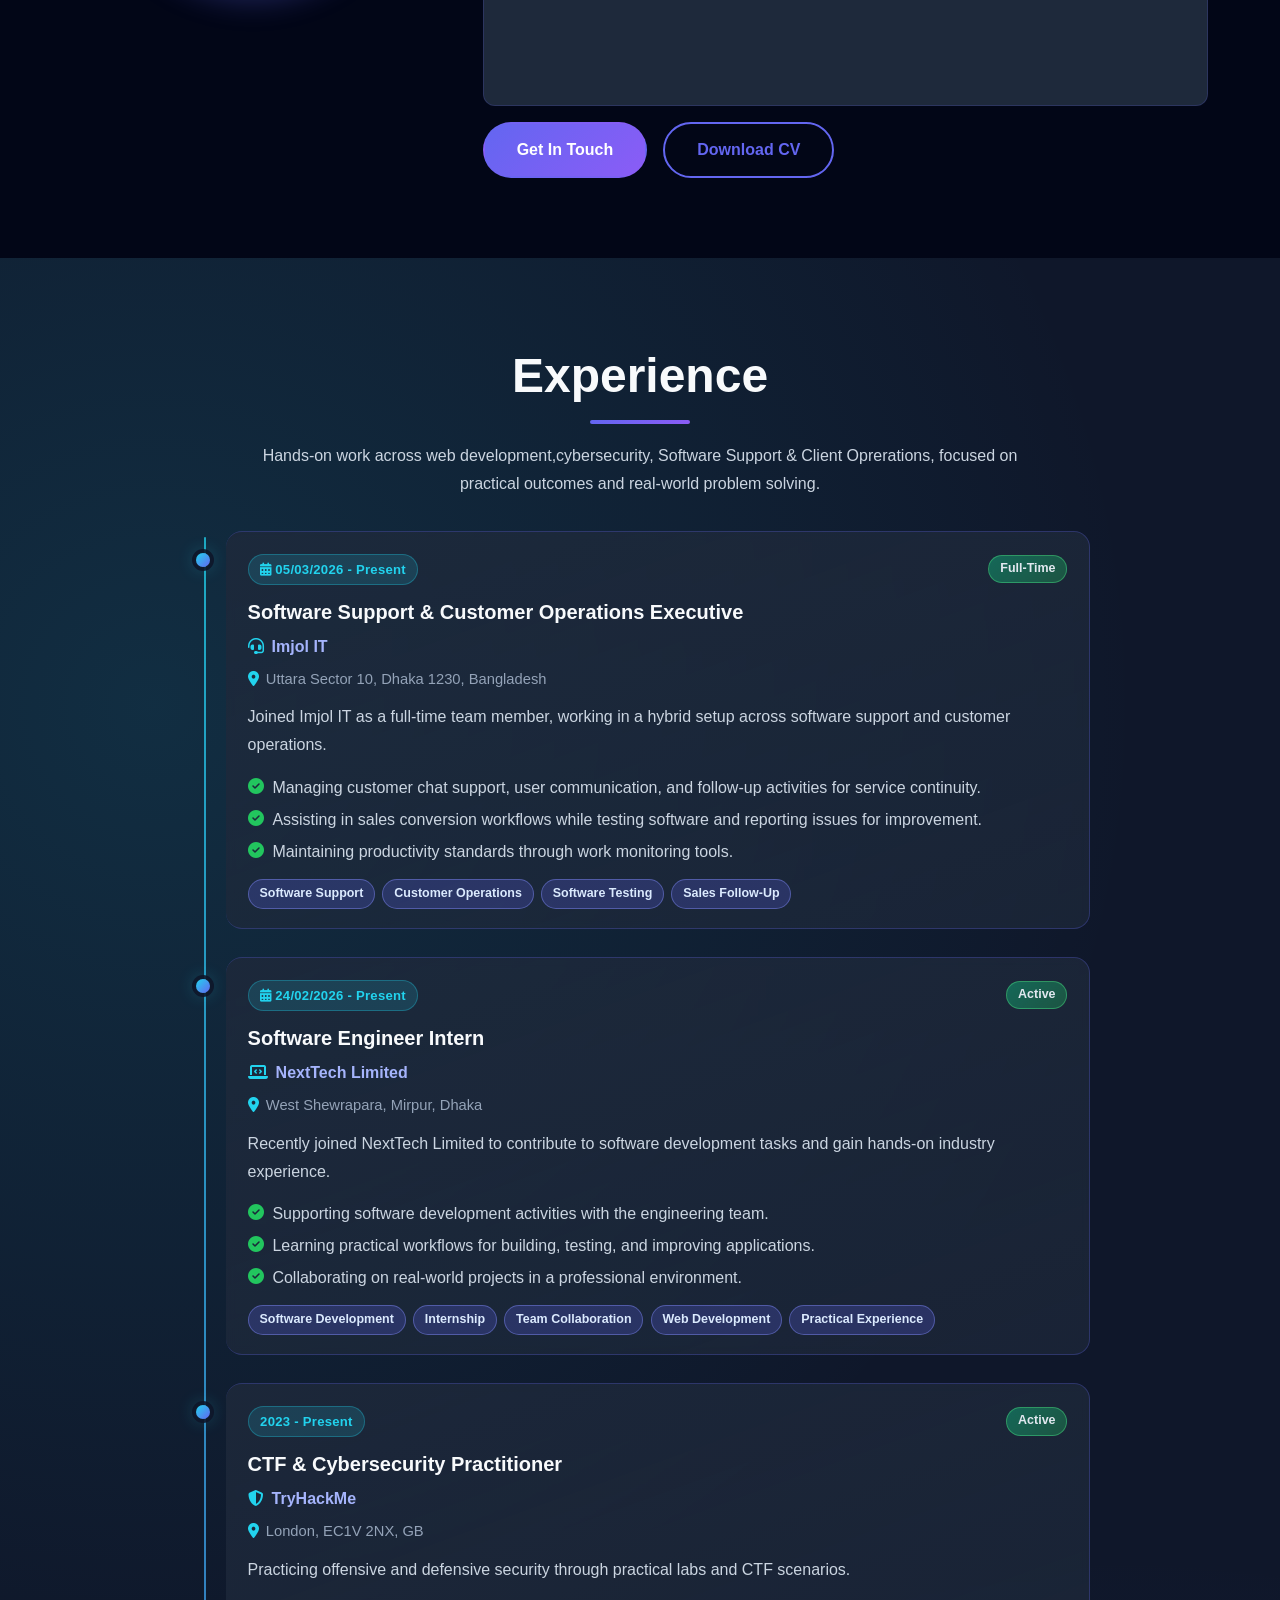
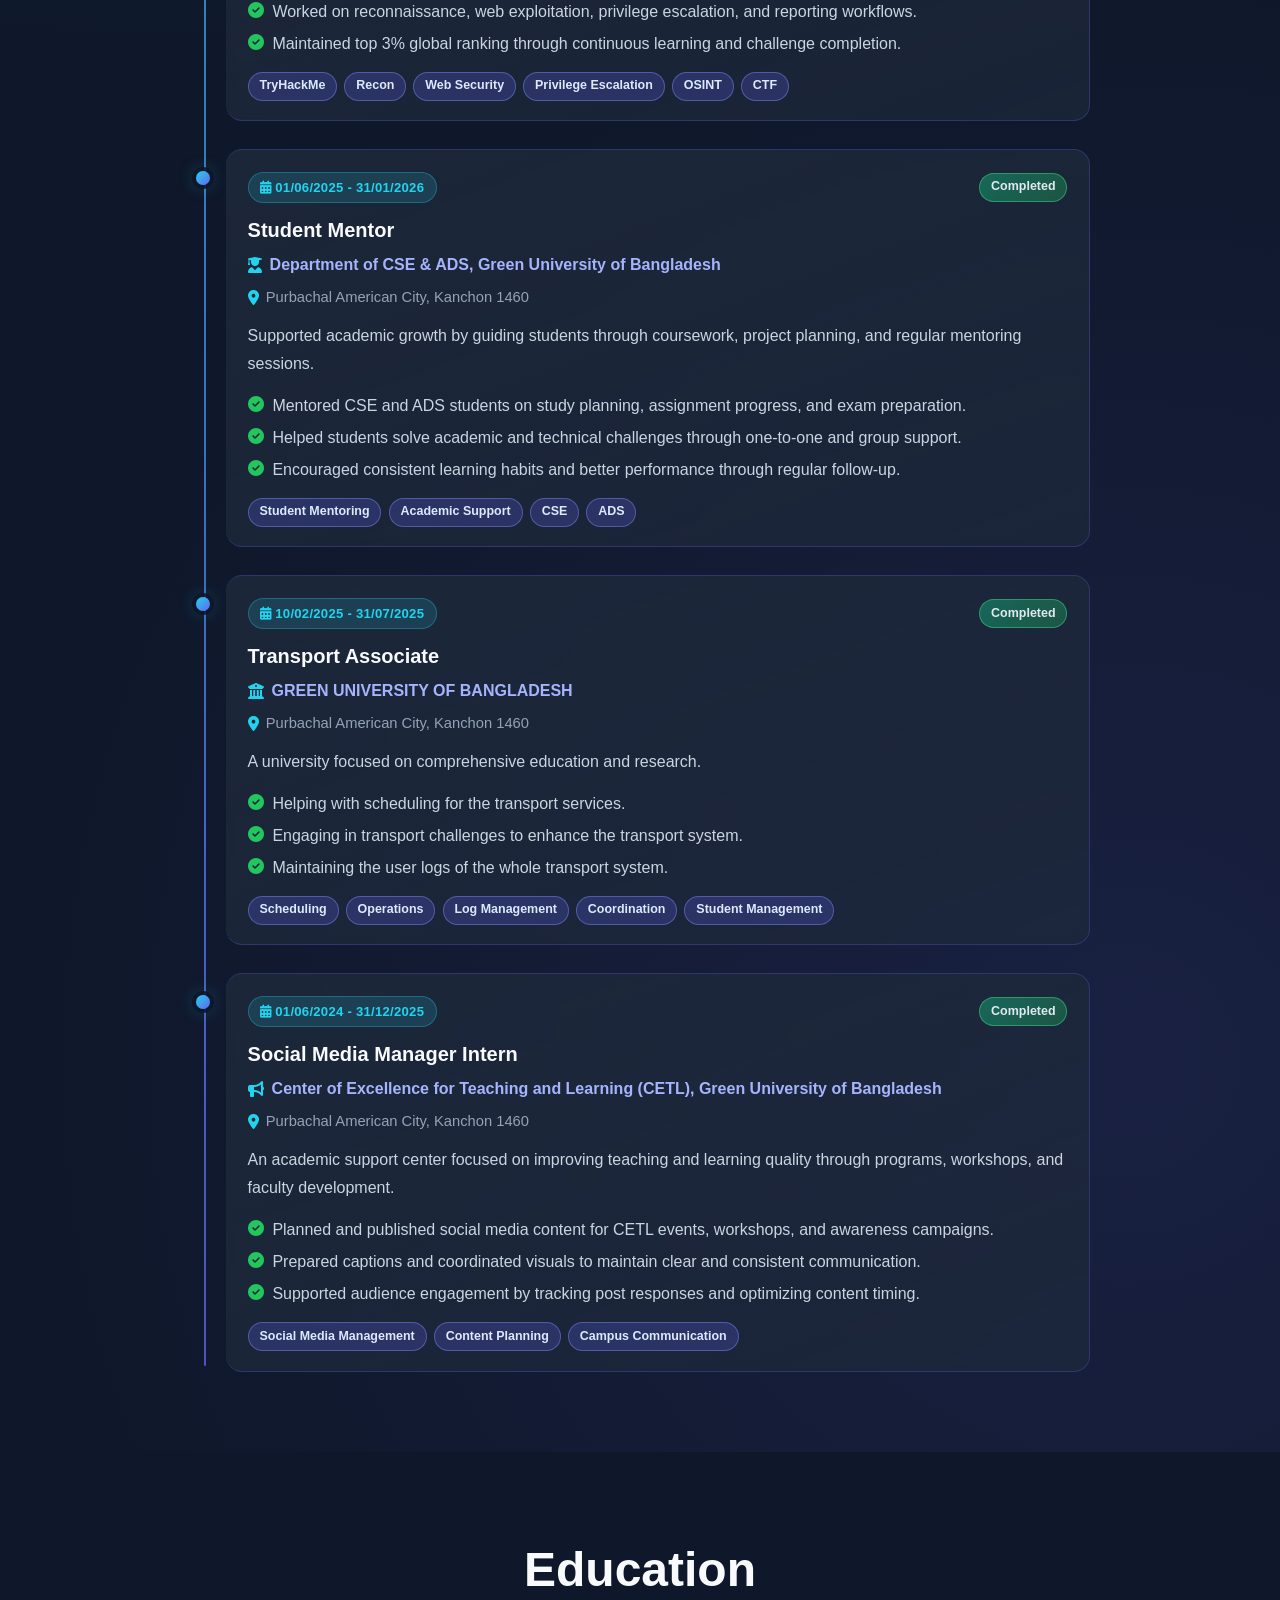
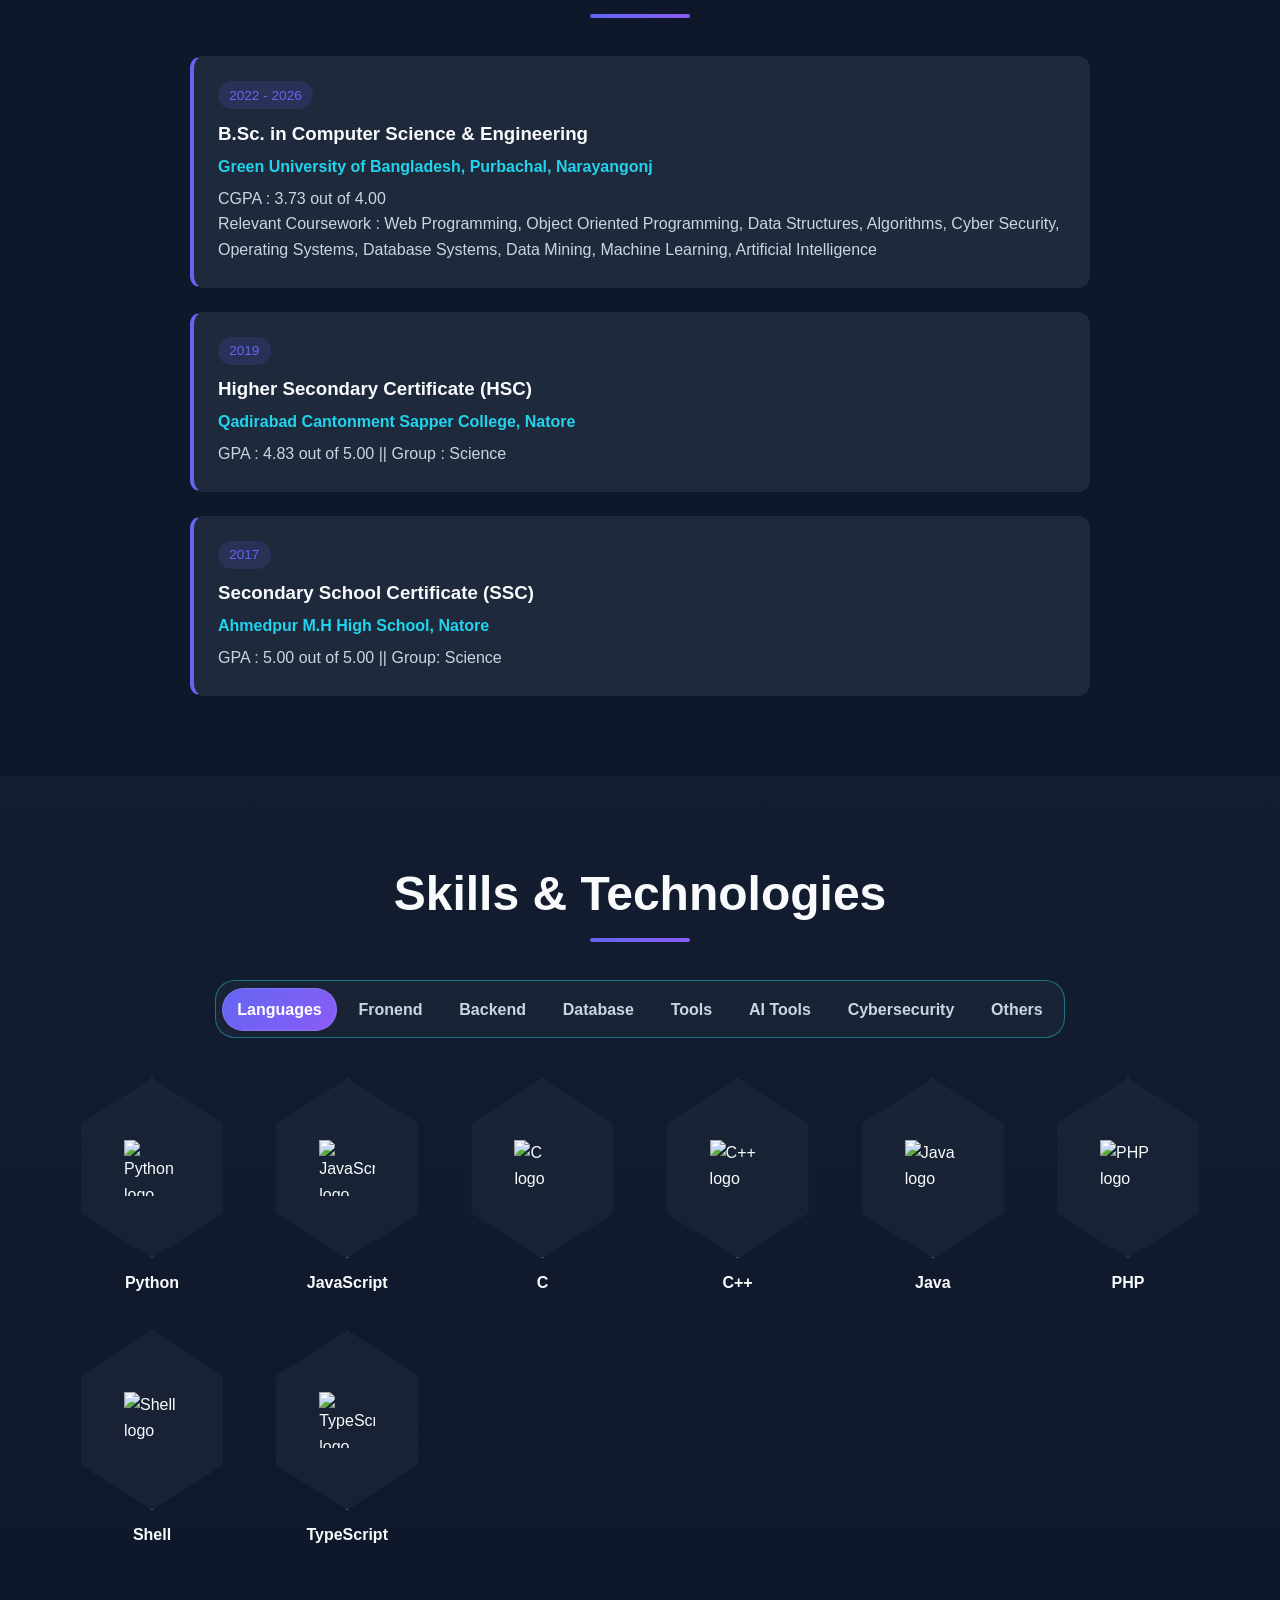
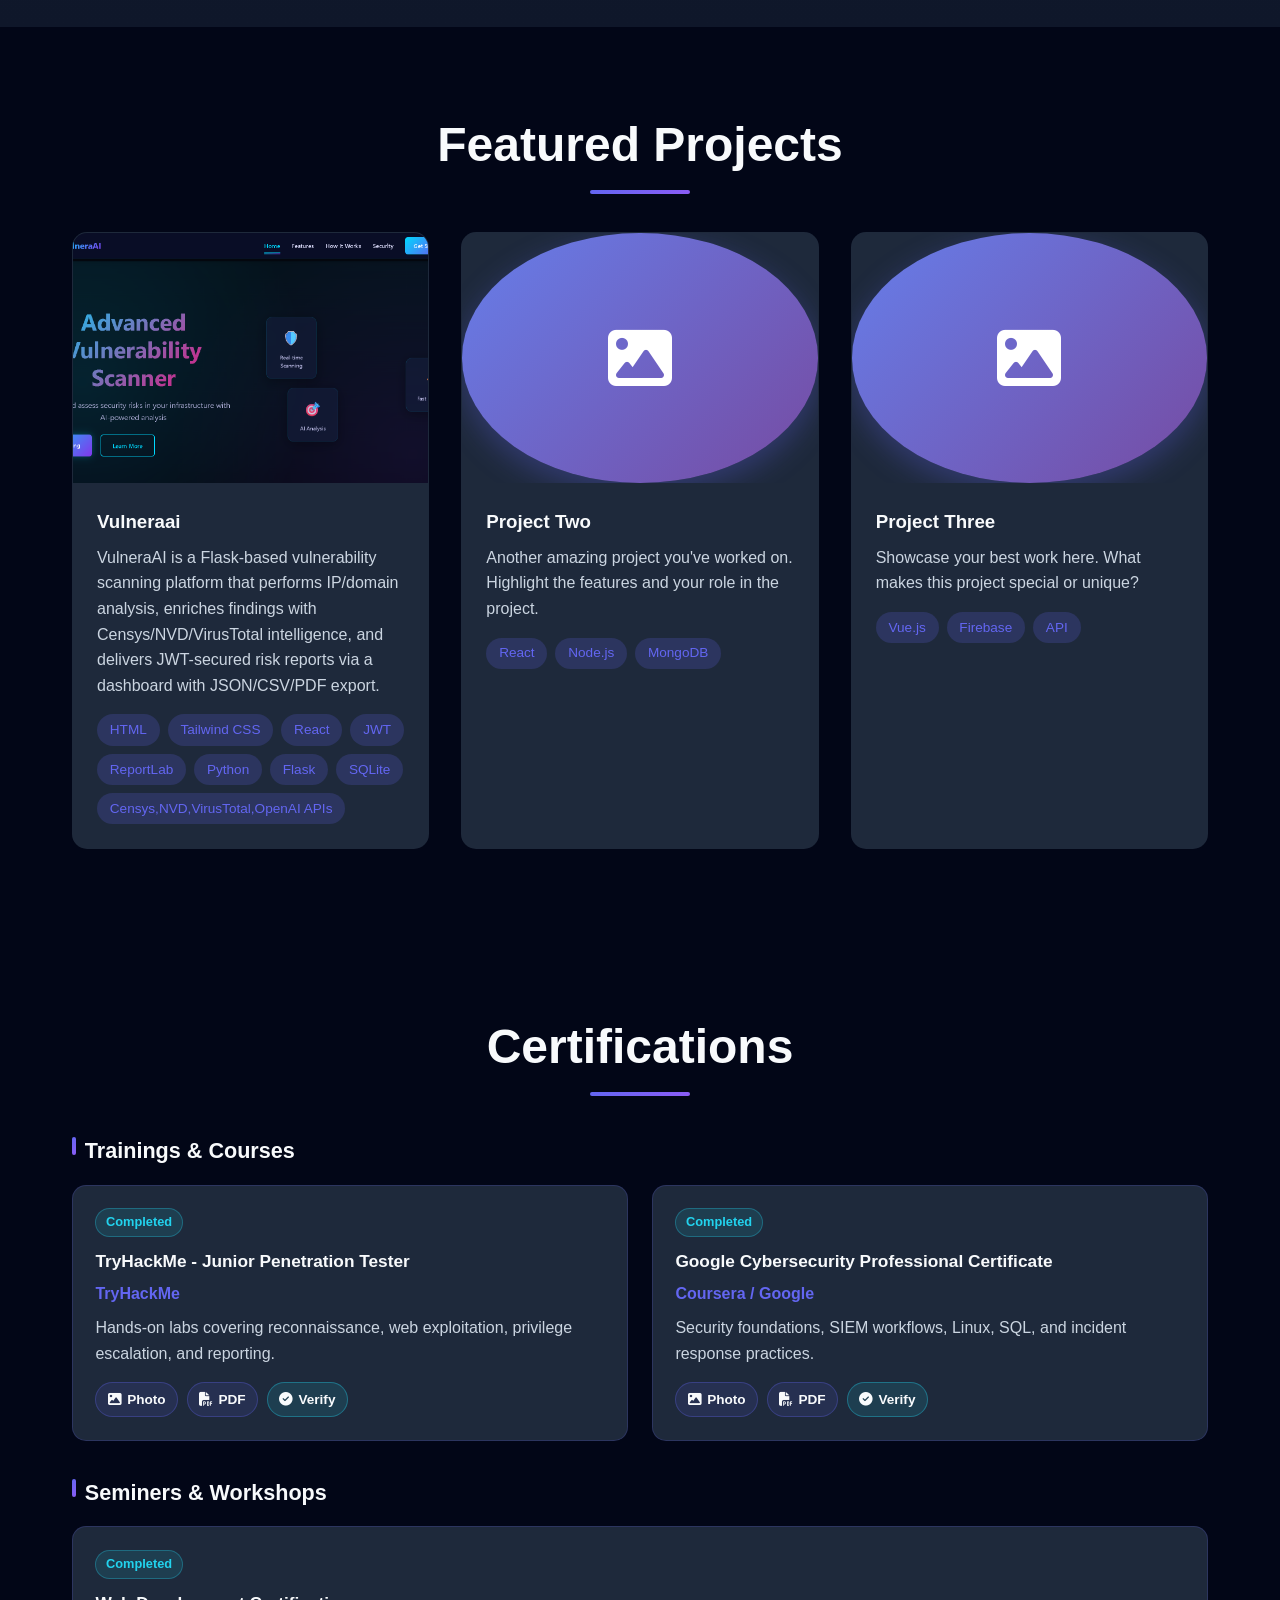
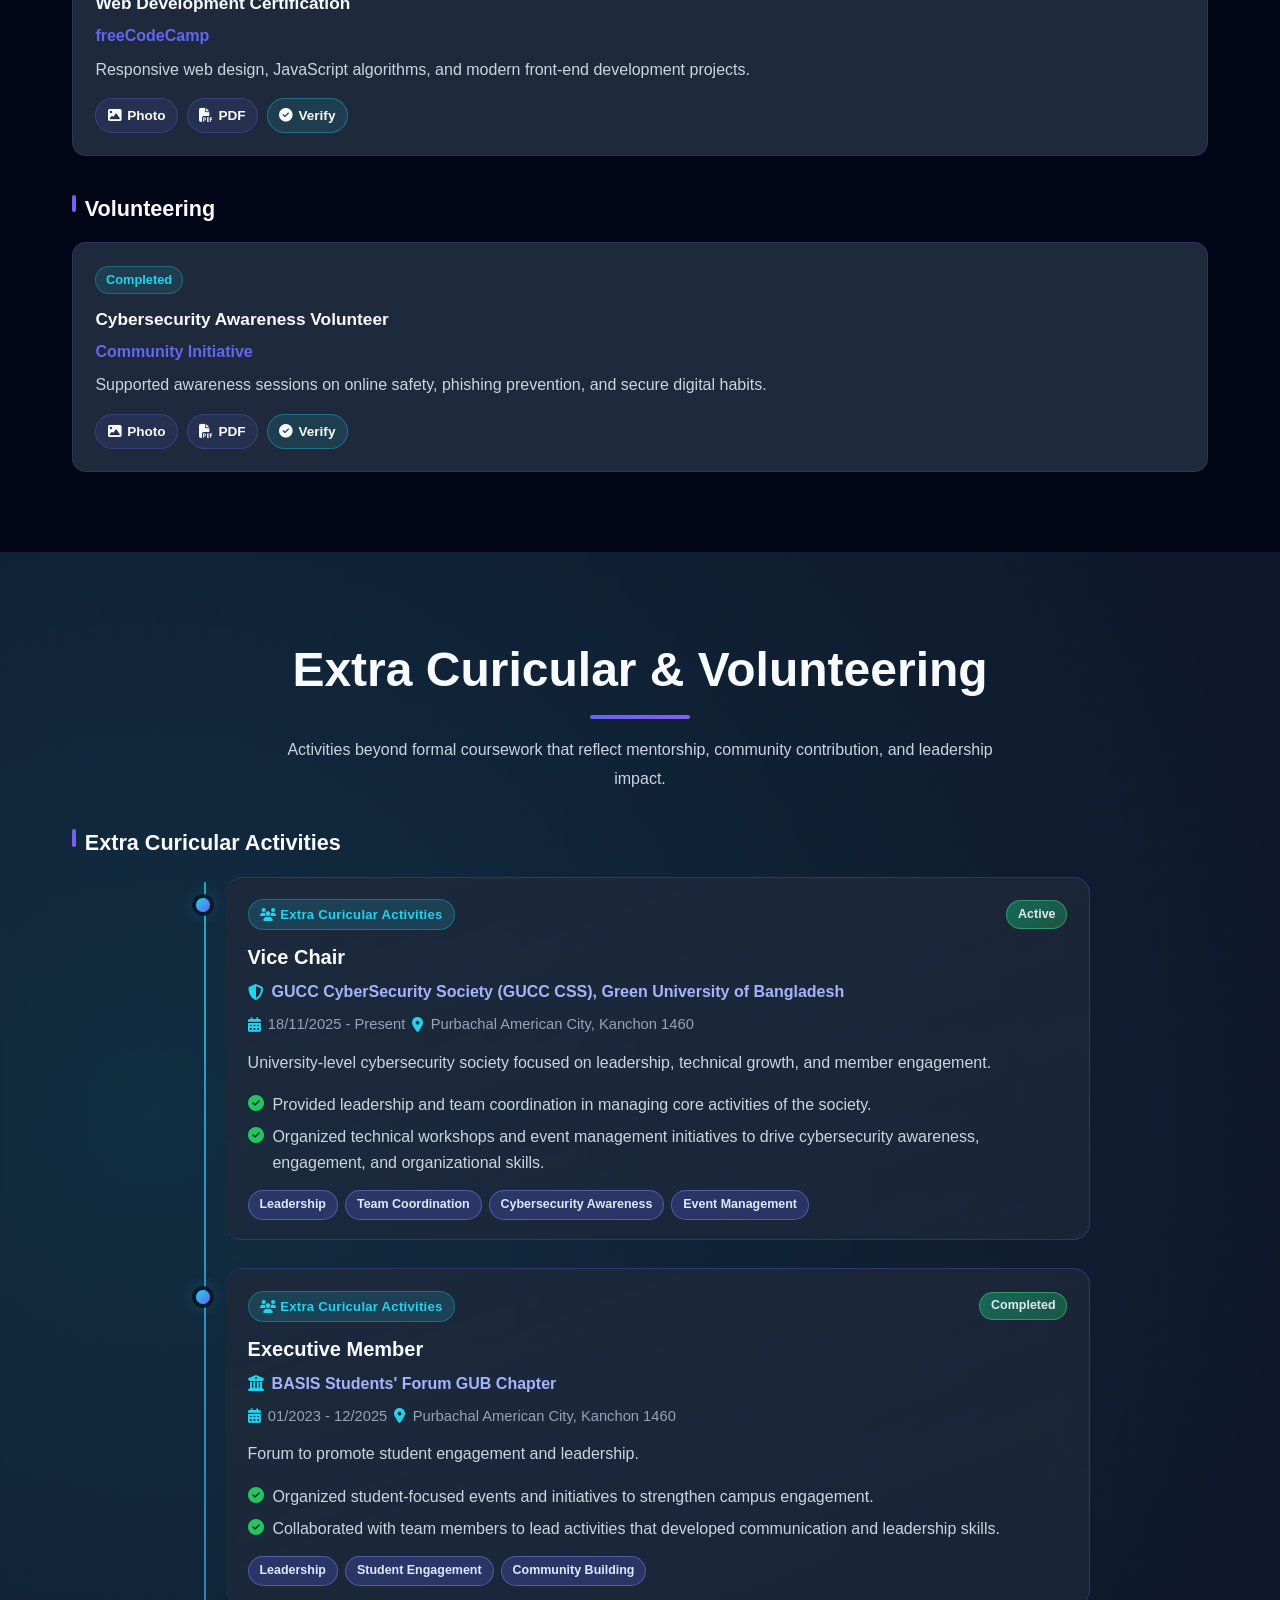
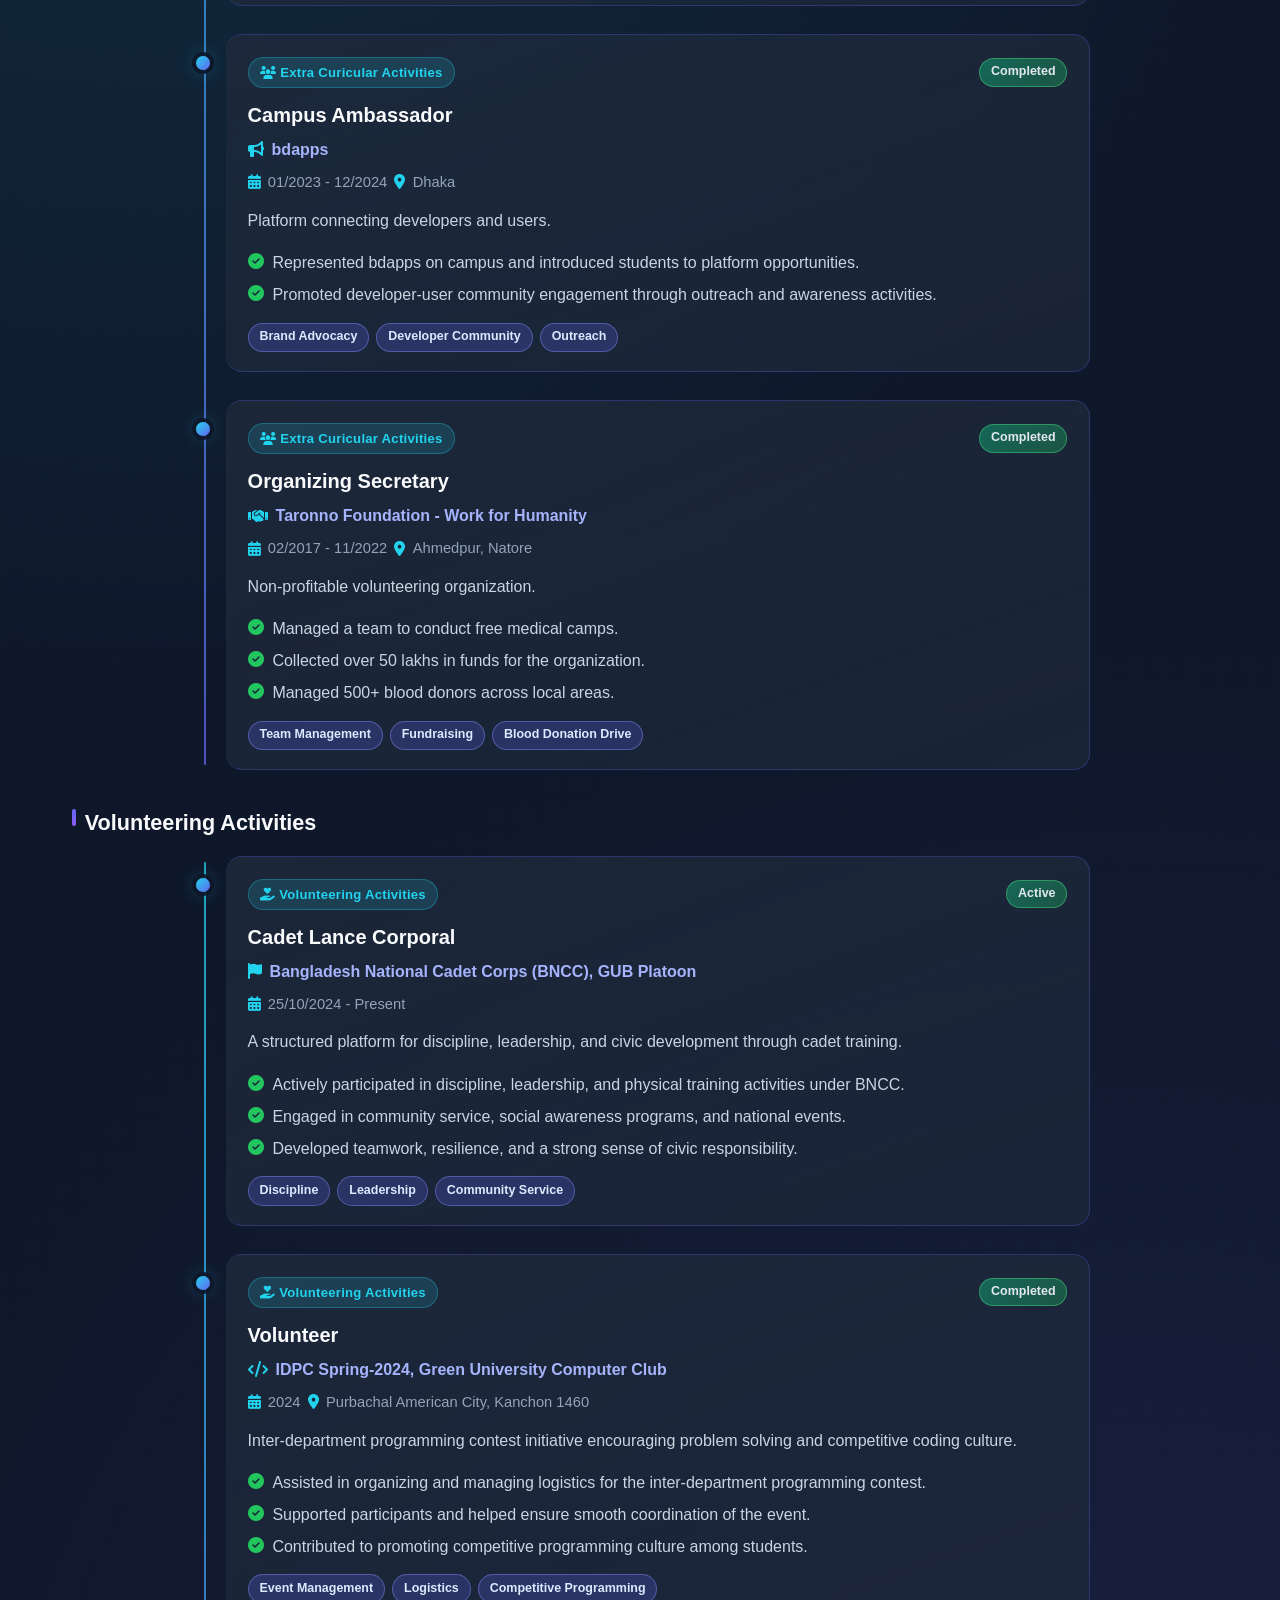
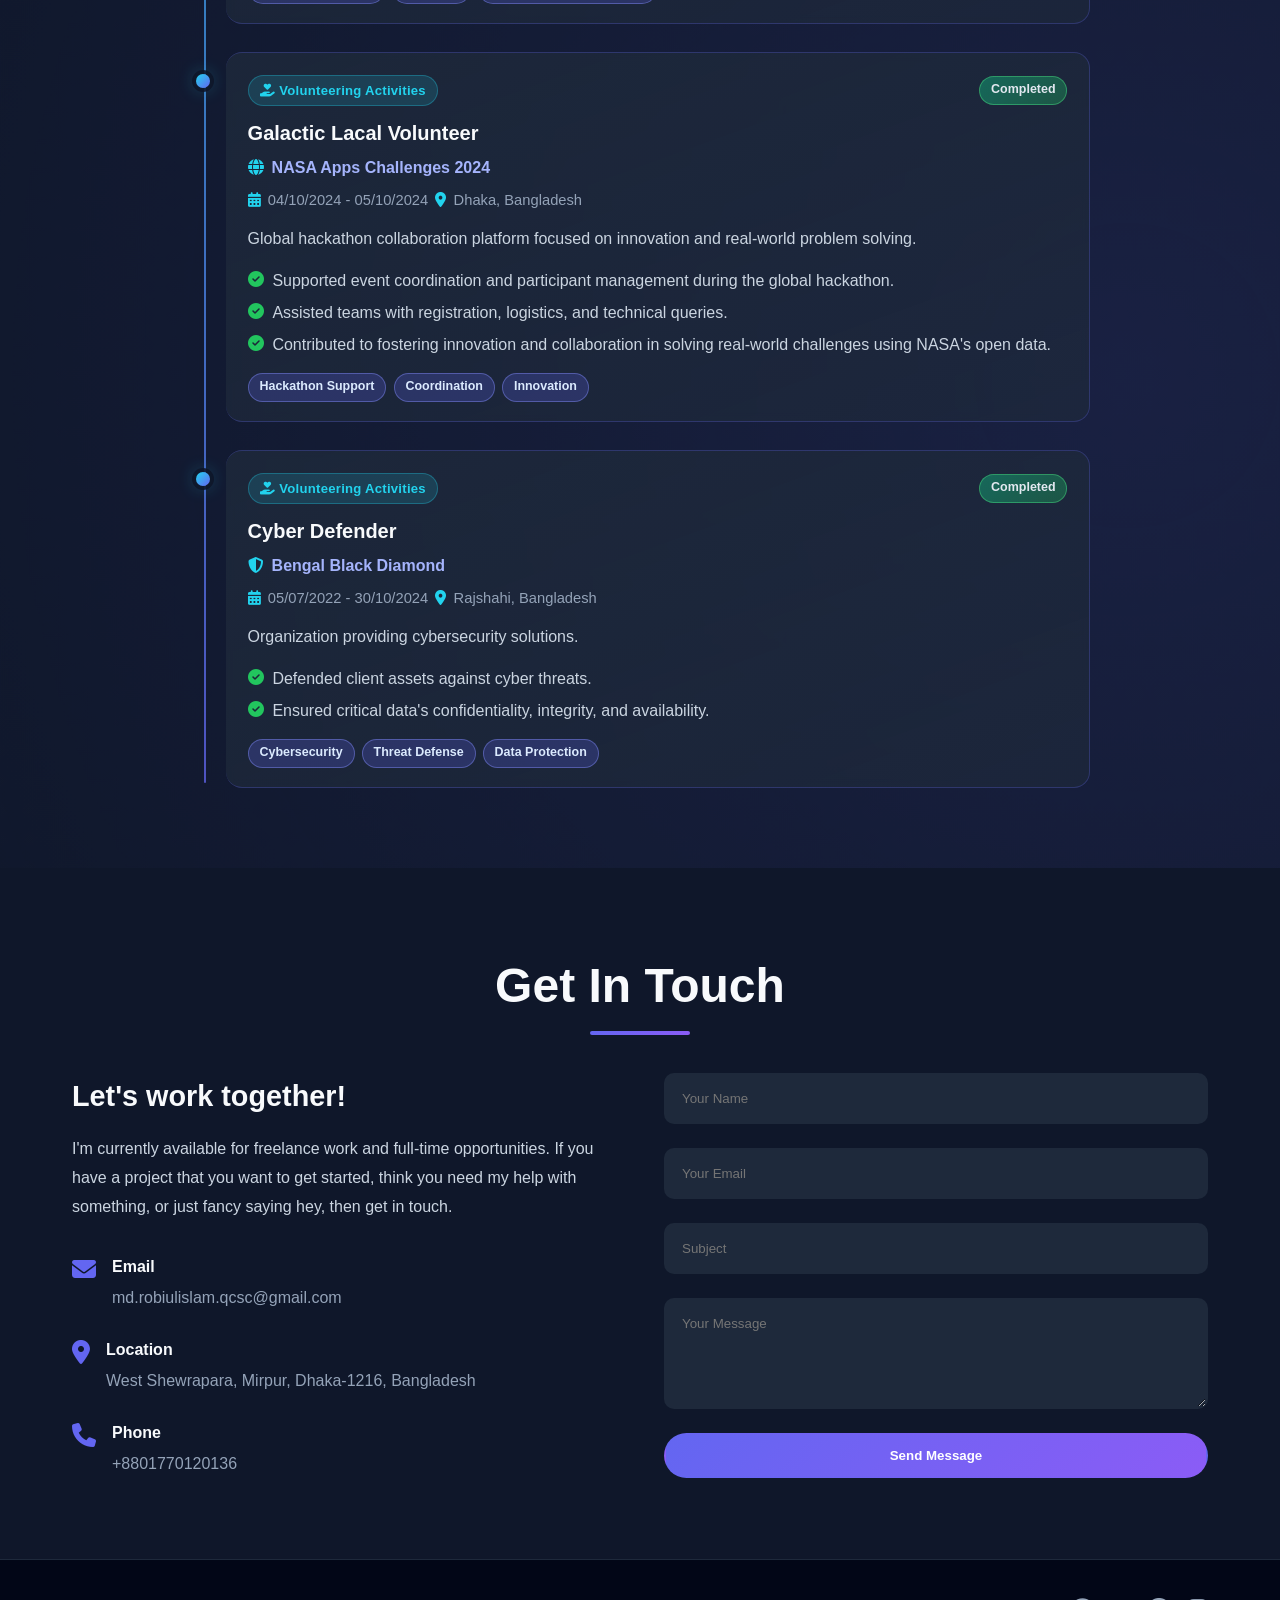
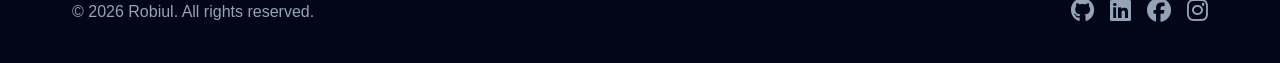
==== commit 0aedc989: "Update extra curricular and volunteering sections" ====
--- a/index.html
+++ b/index.html
@@ -23,6 +23,7 @@
         <li><a href="#experience" class="nav-link">Experience</a></li>
         <li><a href="#education" class="nav-link">Education</a></li>
         <li><a href="#certifications" class="nav-link">Certifications</a></li>
+        <li><a href="#extra-volunteering" class="nav-link">Extra Curicular</a></li>
         <li><a href="#skills" class="nav-link">Skills</a></li>
         <li><a href="#projects" class="nav-link">Projects</a></li>
         <li><a href="#contact" class="nav-link">Contact</a></li>
@@ -665,6 +666,189 @@
     </div>
   </section>
 
+  <!-- Extra Curicular & Volunteering Section -->
+  <section id="extra-volunteering" class="experience">
+    <div class="container">
+      <h2 class="section-title">Extra Curicular & Volunteering</h2>
+      <p class="experience-intro">Activities beyond formal coursework that reflect mentorship, community contribution, and leadership impact.</p>
+      <div class="certification-group">
+        <h3 class="certification-group-title">Extra Curicular Activities</h3>
+        <div class="experience-list">
+          <article class="experience-item">
+            <div class="experience-item-head">
+              <span class="experience-year"><i class="fas fa-users"></i> Extra Curicular Activities</span>
+              <span class="experience-status">Active</span>
+            </div>
+            <h3>Vice Chair</h3>
+            <p class="experience-company"><i class="fas fa-shield-halved"></i> GUCC CyberSecurity Society (GUCC CSS), Green University of Bangladesh</p>
+            <p class="experience-meta"><i class="fas fa-calendar-days"></i> 18/11/2025 - Present <i class="fas fa-location-dot"></i> Purbachal American City, Kanchon 1460</p>
+            <p class="experience-details">University-level cybersecurity society focused on leadership, technical growth, and member engagement.</p>
+            <ul class="experience-highlights">
+              <li><i class="fas fa-circle-check" aria-hidden="true"></i><span>Provided leadership and team coordination in managing core activities of the society.</span></li>
+              <li><i class="fas fa-circle-check" aria-hidden="true"></i><span>Organized technical workshops and event management initiatives to drive cybersecurity awareness, engagement, and organizational skills.</span></li>
+            </ul>
+            <div class="experience-stack" aria-label="Related focus areas">
+              <span>Leadership</span>
+              <span>Team Coordination</span>
+              <span>Cybersecurity Awareness</span>
+              <span>Event Management</span>
+            </div>
+          </article>
+
+          <article class="experience-item">
+            <div class="experience-item-head">
+              <span class="experience-year"><i class="fas fa-users"></i> Extra Curicular Activities</span>
+              <span class="experience-status">Completed</span>
+            </div>
+            <h3>Executive Member</h3>
+            <p class="experience-company"><i class="fas fa-building-columns"></i> BASIS Students' Forum GUB Chapter</p>
+            <p class="experience-meta"><i class="fas fa-calendar-days"></i> 01/2023 - 12/2025 <i class="fas fa-location-dot"></i> Purbachal American City, Kanchon 1460</p>
+            <p class="experience-details">Forum to promote student engagement and leadership.</p>
+            <ul class="experience-highlights">
+              <li><i class="fas fa-circle-check" aria-hidden="true"></i><span>Organized student-focused events and initiatives to strengthen campus engagement.</span></li>
+              <li><i class="fas fa-circle-check" aria-hidden="true"></i><span>Collaborated with team members to lead activities that developed communication and leadership skills.</span></li>
+            </ul>
+            <div class="experience-stack" aria-label="Related focus areas">
+              <span>Leadership</span>
+              <span>Student Engagement</span>
+              <span>Community Building</span>
+            </div>
+          </article>
+
+          <article class="experience-item">
+            <div class="experience-item-head">
+              <span class="experience-year"><i class="fas fa-users"></i> Extra Curicular Activities</span>
+              <span class="experience-status">Completed</span>
+            </div>
+            <h3>Campus Ambassador</h3>
+            <p class="experience-company"><i class="fas fa-bullhorn"></i> bdapps</p>
+            <p class="experience-meta"><i class="fas fa-calendar-days"></i> 01/2023 - 12/2024 <i class="fas fa-location-dot"></i> Dhaka</p>
+            <p class="experience-details">Platform connecting developers and users.</p>
+            <ul class="experience-highlights">
+              <li><i class="fas fa-circle-check" aria-hidden="true"></i><span>Represented bdapps on campus and introduced students to platform opportunities.</span></li>
+              <li><i class="fas fa-circle-check" aria-hidden="true"></i><span>Promoted developer-user community engagement through outreach and awareness activities.</span></li>
+            </ul>
+            <div class="experience-stack" aria-label="Related focus areas">
+              <span>Brand Advocacy</span>
+              <span>Developer Community</span>
+              <span>Outreach</span>
+            </div>
+          </article>
+
+          <article class="experience-item">
+            <div class="experience-item-head">
+              <span class="experience-year"><i class="fas fa-users"></i> Extra Curicular Activities</span>
+              <span class="experience-status">Completed</span>
+            </div>
+            <h3>Organizing Secretary</h3>
+            <p class="experience-company"><i class="fas fa-handshake"></i> Taronno Foundation - Work for Humanity</p>
+            <p class="experience-meta"><i class="fas fa-calendar-days"></i> 02/2017 - 11/2022 <i class="fas fa-location-dot"></i> Ahmedpur, Natore</p>
+            <p class="experience-details">Non-profitable volunteering organization.</p>
+            <ul class="experience-highlights">
+              <li><i class="fas fa-circle-check" aria-hidden="true"></i><span>Managed a team to conduct free medical camps.</span></li>
+              <li><i class="fas fa-circle-check" aria-hidden="true"></i><span>Collected over 50 lakhs in funds for the organization.</span></li>
+              <li><i class="fas fa-circle-check" aria-hidden="true"></i><span>Managed 500+ blood donors across local areas.</span></li>
+            </ul>
+            <div class="experience-stack" aria-label="Related focus areas">
+              <span>Team Management</span>
+              <span>Fundraising</span>
+              <span>Blood Donation Drive</span>
+            </div>
+          </article>
+        </div>
+      </div>
+
+      <div class="certification-group">
+        <h3 class="certification-group-title">Volunteering Activities</h3>
+        <div class="experience-list">
+          <article class="experience-item">
+            <div class="experience-item-head">
+              <span class="experience-year"><i class="fas fa-hand-holding-heart"></i> Volunteering Activities</span>
+              <span class="experience-status">Active</span>
+            </div>
+            <h3>Cadet Lance Corporal</h3>
+            <p class="experience-company"><i class="fas fa-flag"></i> Bangladesh National Cadet Corps (BNCC), GUB Platoon</p>
+            <p class="experience-meta"><i class="fas fa-calendar-days"></i> 25/10/2024 - Present</p>
+            <p class="experience-details">A structured platform for discipline, leadership, and civic development through cadet training.</p>
+            <ul class="experience-highlights">
+              <li><i class="fas fa-circle-check" aria-hidden="true"></i><span>Actively participated in discipline, leadership, and physical training activities under BNCC.</span></li>
+              <li><i class="fas fa-circle-check" aria-hidden="true"></i><span>Engaged in community service, social awareness programs, and national events.</span></li>
+              <li><i class="fas fa-circle-check" aria-hidden="true"></i><span>Developed teamwork, resilience, and a strong sense of civic responsibility.</span></li>
+            </ul>
+            <div class="experience-stack" aria-label="Related focus areas">
+              <span>Discipline</span>
+              <span>Leadership</span>
+              <span>Community Service</span>
+            </div>
+          </article>
+
+          <article class="experience-item">
+            <div class="experience-item-head">
+              <span class="experience-year"><i class="fas fa-hand-holding-heart"></i> Volunteering Activities</span>
+              <span class="experience-status">Completed</span>
+            </div>
+            <h3>Volunteer</h3>
+            <p class="experience-company"><i class="fas fa-code"></i> IDPC Spring-2024, Green University Computer Club</p>
+            <p class="experience-meta"><i class="fas fa-calendar-days"></i> 2024 <i class="fas fa-location-dot"></i> Purbachal American City, Kanchon 1460</p>
+            <p class="experience-details">Inter-department programming contest initiative encouraging problem solving and competitive coding culture.</p>
+            <ul class="experience-highlights">
+              <li><i class="fas fa-circle-check" aria-hidden="true"></i><span>Assisted in organizing and managing logistics for the inter-department programming contest.</span></li>
+              <li><i class="fas fa-circle-check" aria-hidden="true"></i><span>Supported participants and helped ensure smooth coordination of the event.</span></li>
+              <li><i class="fas fa-circle-check" aria-hidden="true"></i><span>Contributed to promoting competitive programming culture among students.</span></li>
+            </ul>
+            <div class="experience-stack" aria-label="Related focus areas">
+              <span>Event Management</span>
+              <span>Logistics</span>
+              <span>Competitive Programming</span>
+            </div>
+          </article>
+
+          <article class="experience-item">
+            <div class="experience-item-head">
+              <span class="experience-year"><i class="fas fa-hand-holding-heart"></i> Volunteering Activities</span>
+              <span class="experience-status">Completed</span>
+            </div>
+            <h3>Galactic Lacal Volunteer</h3>
+            <p class="experience-company"><i class="fas fa-globe"></i> NASA Apps Challenges 2024</p>
+            <p class="experience-meta"><i class="fas fa-calendar-days"></i> 04/10/2024 - 05/10/2024<i class="fas fa-location-dot"></i> Dhaka, Bangladesh</p>
+            <p class="experience-details">Global hackathon collaboration platform focused on innovation and real-world problem solving.</p>
+            <ul class="experience-highlights">
+              <li><i class="fas fa-circle-check" aria-hidden="true"></i><span>Supported event coordination and participant management during the global hackathon.</span></li>
+              <li><i class="fas fa-circle-check" aria-hidden="true"></i><span>Assisted teams with registration, logistics, and technical queries.</span></li>
+              <li><i class="fas fa-circle-check" aria-hidden="true"></i><span>Contributed to fostering innovation and collaboration in solving real-world challenges using NASA's open data.</span></li>
+            </ul>
+            <div class="experience-stack" aria-label="Related focus areas">
+              <span>Hackathon Support</span>
+              <span>Coordination</span>
+              <span>Innovation</span>
+            </div>
+          </article>
+
+          <article class="experience-item">
+            <div class="experience-item-head">
+              <span class="experience-year"><i class="fas fa-hand-holding-heart"></i> Volunteering Activities</span>
+              <span class="experience-status">Completed</span>
+            </div>
+            <h3>Cyber Defender</h3>
+            <p class="experience-company"><i class="fas fa-shield-halved"></i> Bengal Black Diamond</p>
+            <p class="experience-meta"><i class="fas fa-calendar-days"></i> 05/07/2022 - 30/10/2024 <i class="fas fa-location-dot"></i> Rajshahi, Bangladesh</p>
+            <p class="experience-details">Organization providing cybersecurity solutions.</p>
+            <ul class="experience-highlights">
+              <li><i class="fas fa-circle-check" aria-hidden="true"></i><span>Defended client assets against cyber threats.</span></li>
+              <li><i class="fas fa-circle-check" aria-hidden="true"></i><span>Ensured critical data's confidentiality, integrity, and availability.</span></li>
+            </ul>
+            <div class="experience-stack" aria-label="Related focus areas">
+              <span>Cybersecurity</span>
+              <span>Threat Defense</span>
+              <span>Data Protection</span>
+            </div>
+          </article>
+        </div>
+      </div>
+      </div>
+    </div>
+  </section>
+
   <!-- Contact Section -->
   <section id="contact" class="contact">
     <div class="container">
--- a/styles.css
+++ b/styles.css
@@ -997,6 +997,97 @@
 }
 
 /* ==================== */
+/* Volunteering Section */
+/* ==================== */
+.volunteering {
+  padding: 5rem 0;
+  background:
+    radial-gradient(circle at 15% 20%, rgba(16, 185, 129, 0.12), transparent 40%),
+    radial-gradient(circle at 85% 80%, rgba(34, 211, 238, 0.1), transparent 45%),
+    var(--dark-bg);
+}
+
+.volunteering-grid {
+  display: grid;
+  grid-template-columns: repeat(auto-fit, minmax(280px, 1fr));
+  gap: 1.5rem;
+}
+
+.volunteering-item {
+  background: var(--card-bg);
+  border: 1px solid rgba(16, 185, 129, 0.28);
+  border-radius: 14px;
+  padding: 1.4rem;
+  transition: var(--transition);
+}
+
+.volunteering-item:hover {
+  transform: translateY(-5px);
+  border-color: rgba(16, 185, 129, 0.6);
+  box-shadow: 0 12px 24px rgba(16, 185, 129, 0.14);
+}
+
+.volunteering-badge {
+  display: inline-block;
+  font-size: 0.8rem;
+  font-weight: 700;
+  color: #22c55e;
+  background: rgba(34, 197, 94, 0.12);
+  border: 1px solid rgba(34, 197, 94, 0.3);
+  border-radius: 999px;
+  padding: 0.2rem 0.6rem;
+  margin-bottom: 0.7rem;
+}
+
+.volunteering-item h3 {
+  color: var(--text-primary);
+  margin-bottom: 0.35rem;
+  font-size: 1.08rem;
+}
+
+.volunteering-meta {
+  color: #22c55e;
+  font-weight: 600;
+  margin-bottom: 0.5rem;
+}
+
+.volunteering-details {
+  color: var(--text-secondary);
+}
+
+.volunteering-actions {
+  display: flex;
+  flex-wrap: wrap;
+  gap: 0.55rem;
+  margin-top: 1rem;
+}
+
+.volunteering-link {
+  display: inline-flex;
+  align-items: center;
+  gap: 0.35rem;
+  text-decoration: none;
+  font-size: 0.85rem;
+  font-weight: 600;
+  color: var(--text-primary);
+  background: rgba(16, 185, 129, 0.12);
+  border: 1px solid rgba(16, 185, 129, 0.35);
+  border-radius: 999px;
+  padding: 0.35rem 0.7rem;
+  transition: var(--transition);
+}
+
+.volunteering-link:hover {
+  border-color: #10b981;
+  transform: translateY(-1px);
+}
+
+.volunteering-link.verify {
+  background: rgba(34, 211, 238, 0.12);
+  border-color: rgba(34, 211, 238, 0.35);
+}
+
+/* ==================== */
 /* Skills Section */
 /* ==================== */
 .skills {
